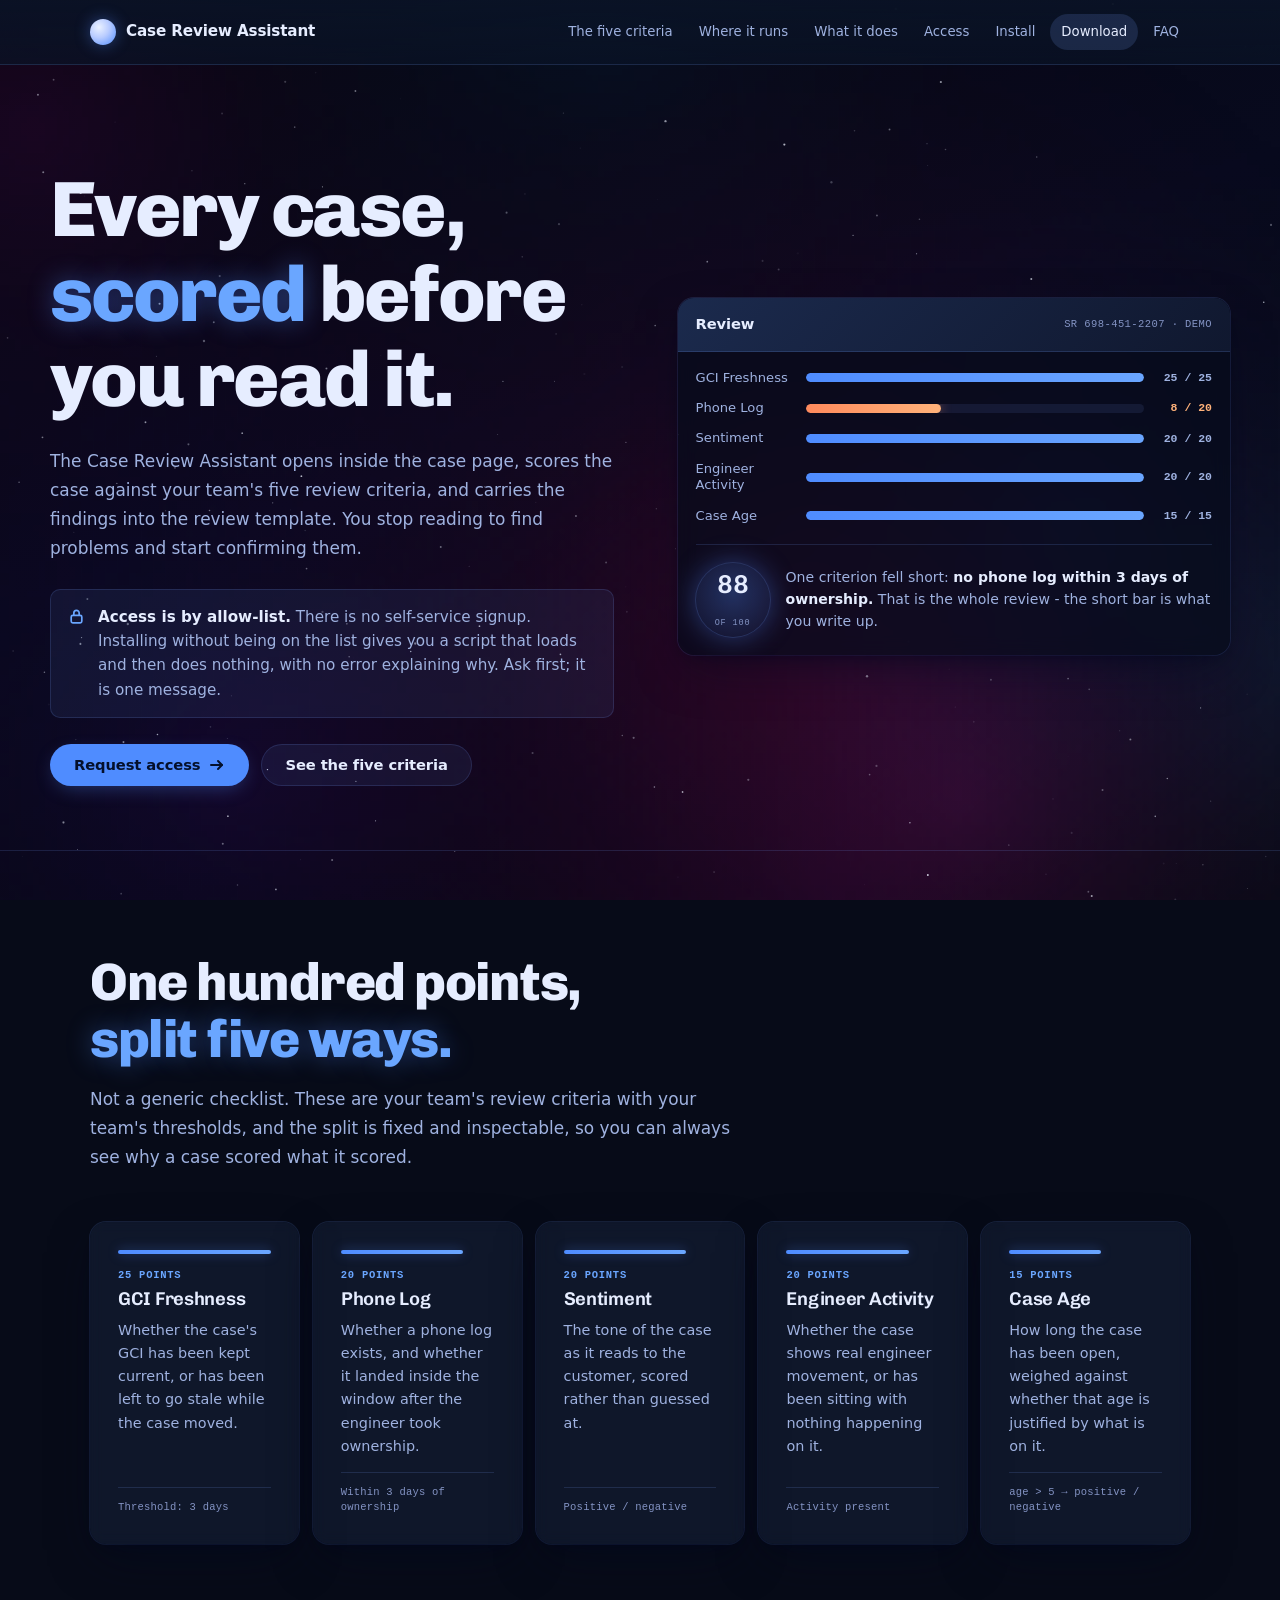
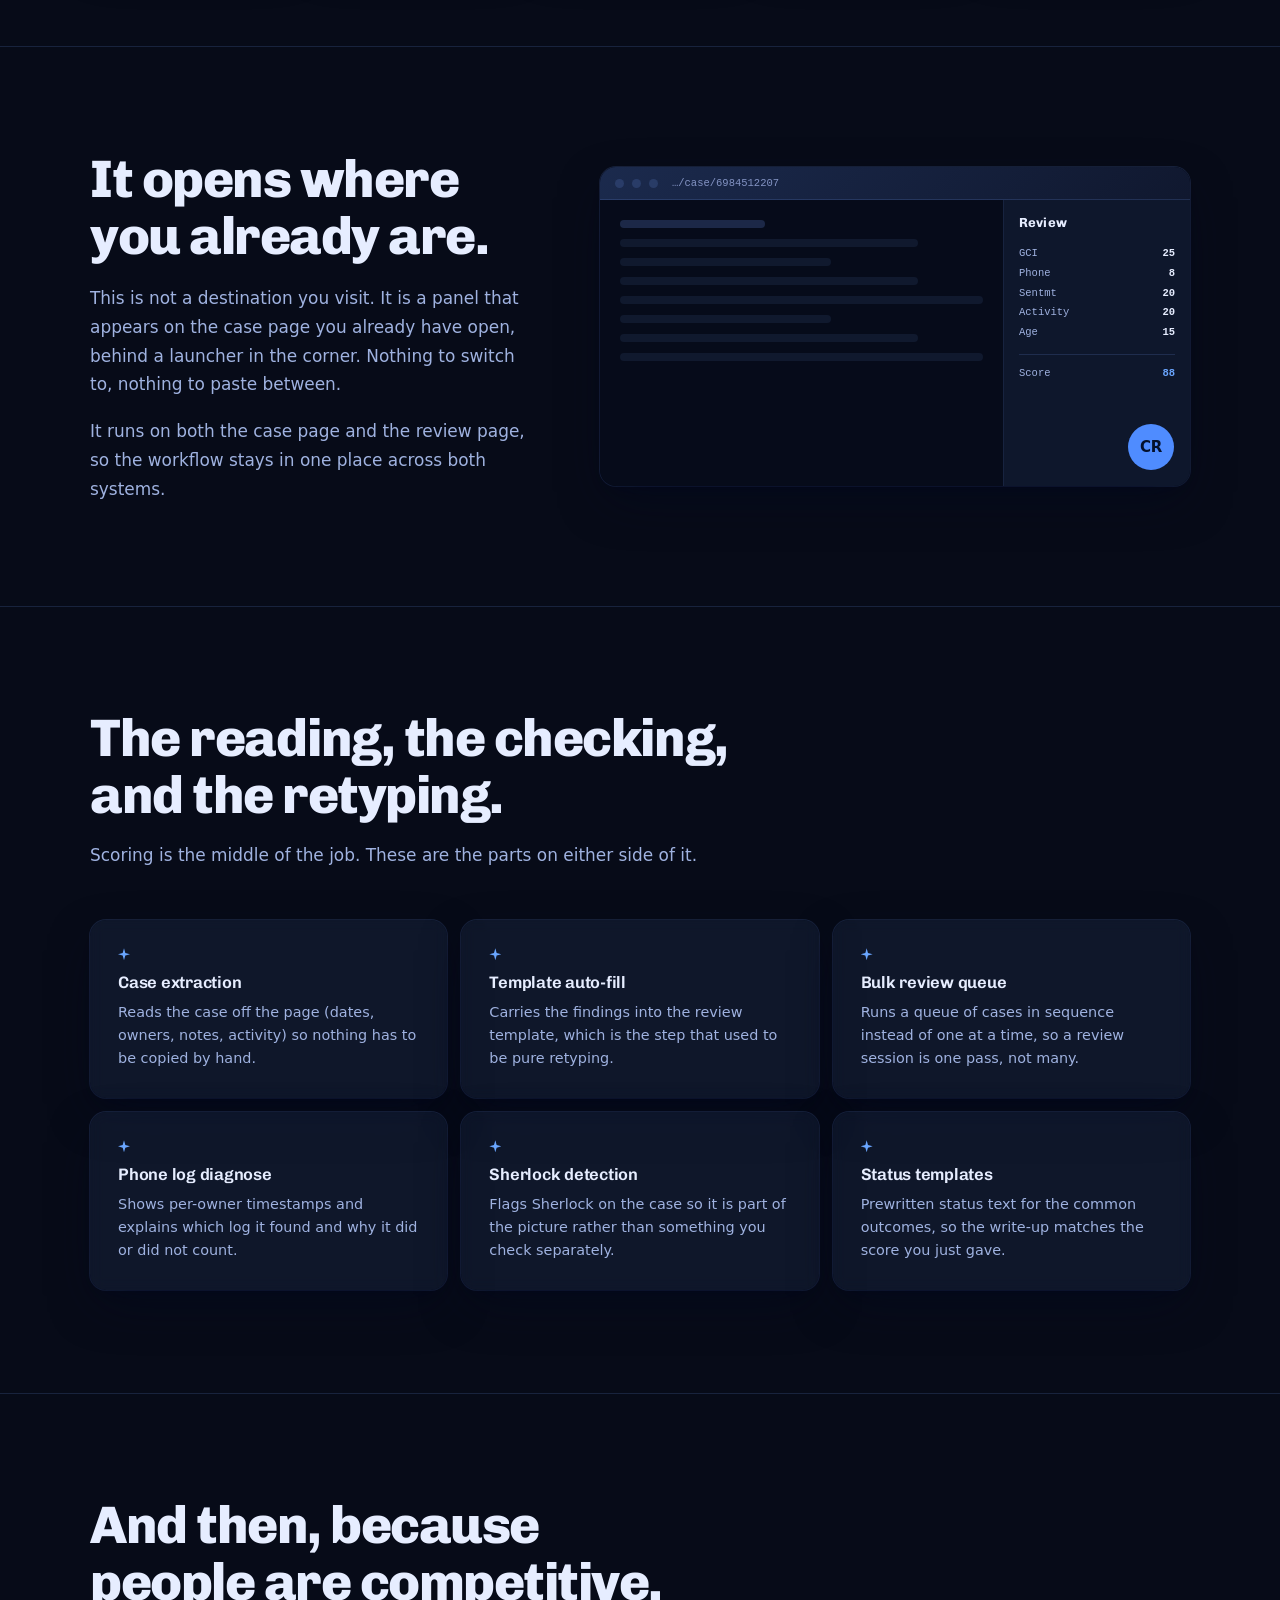
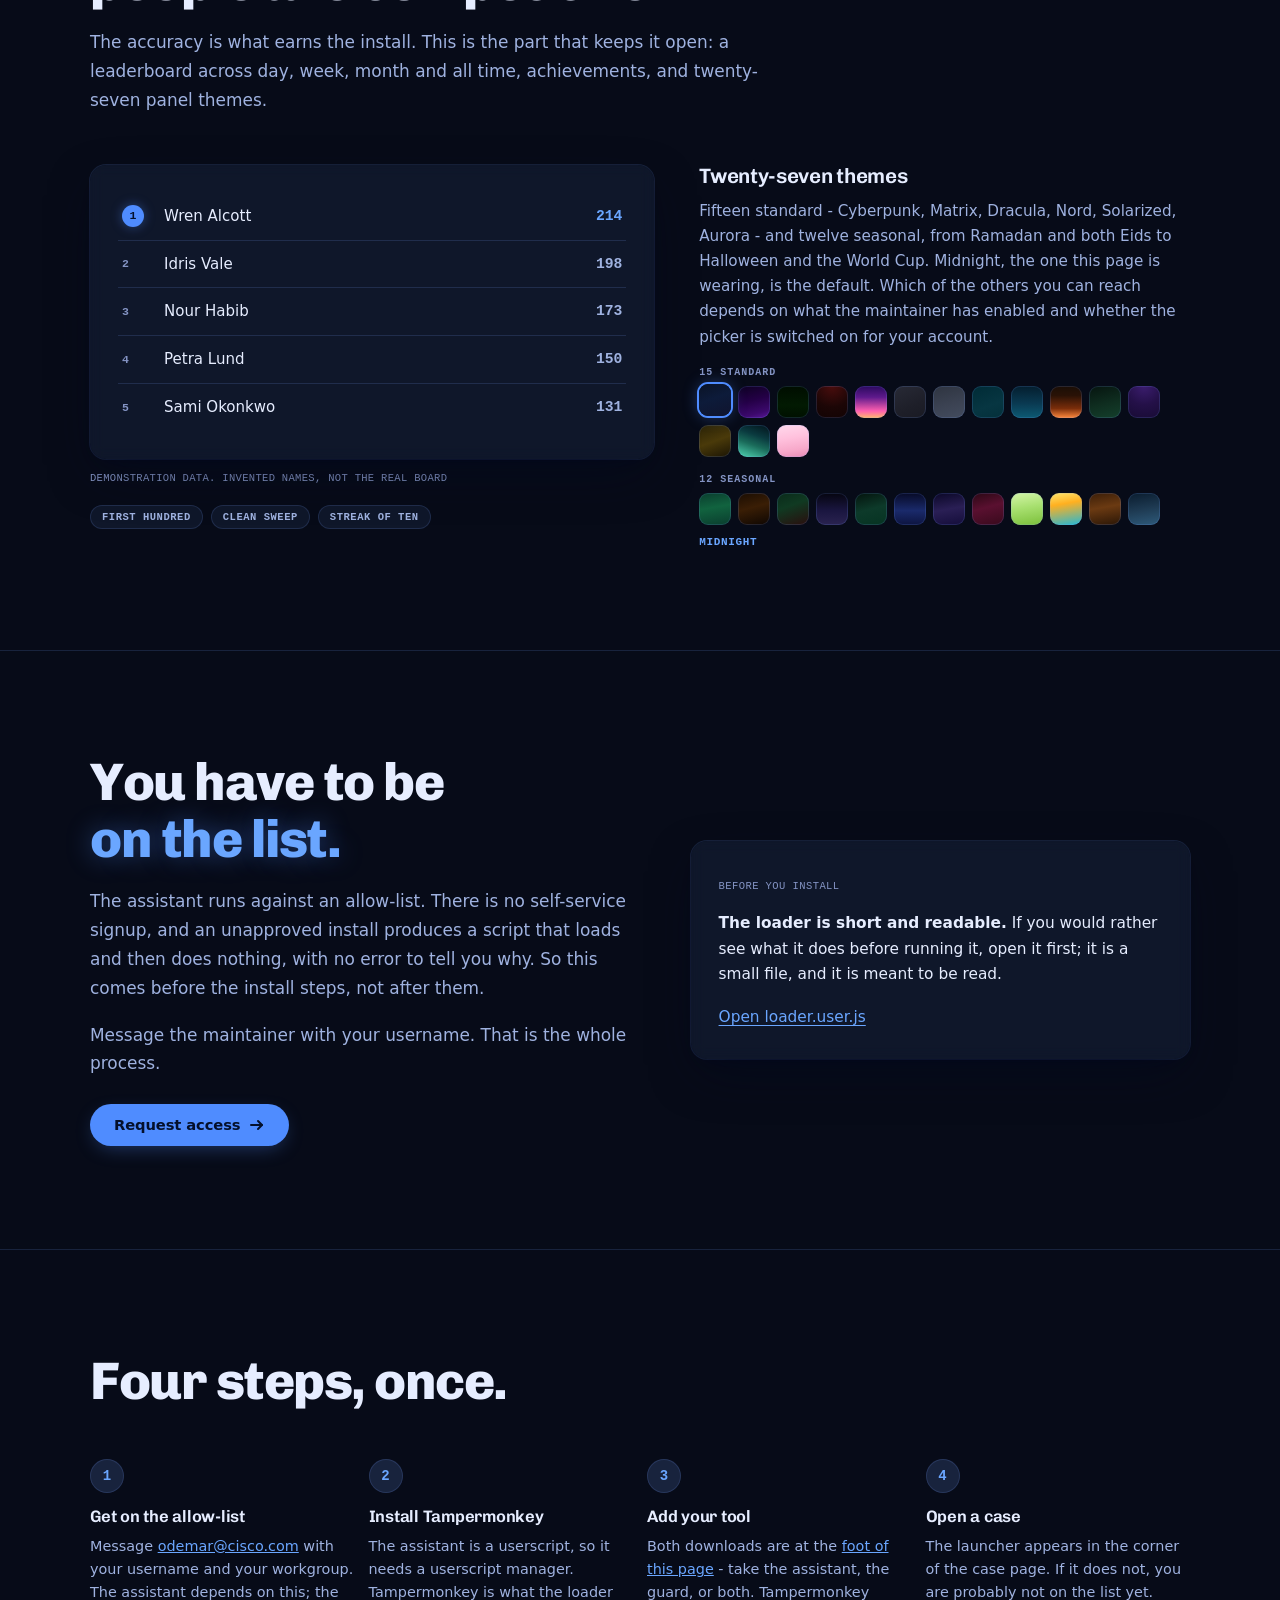
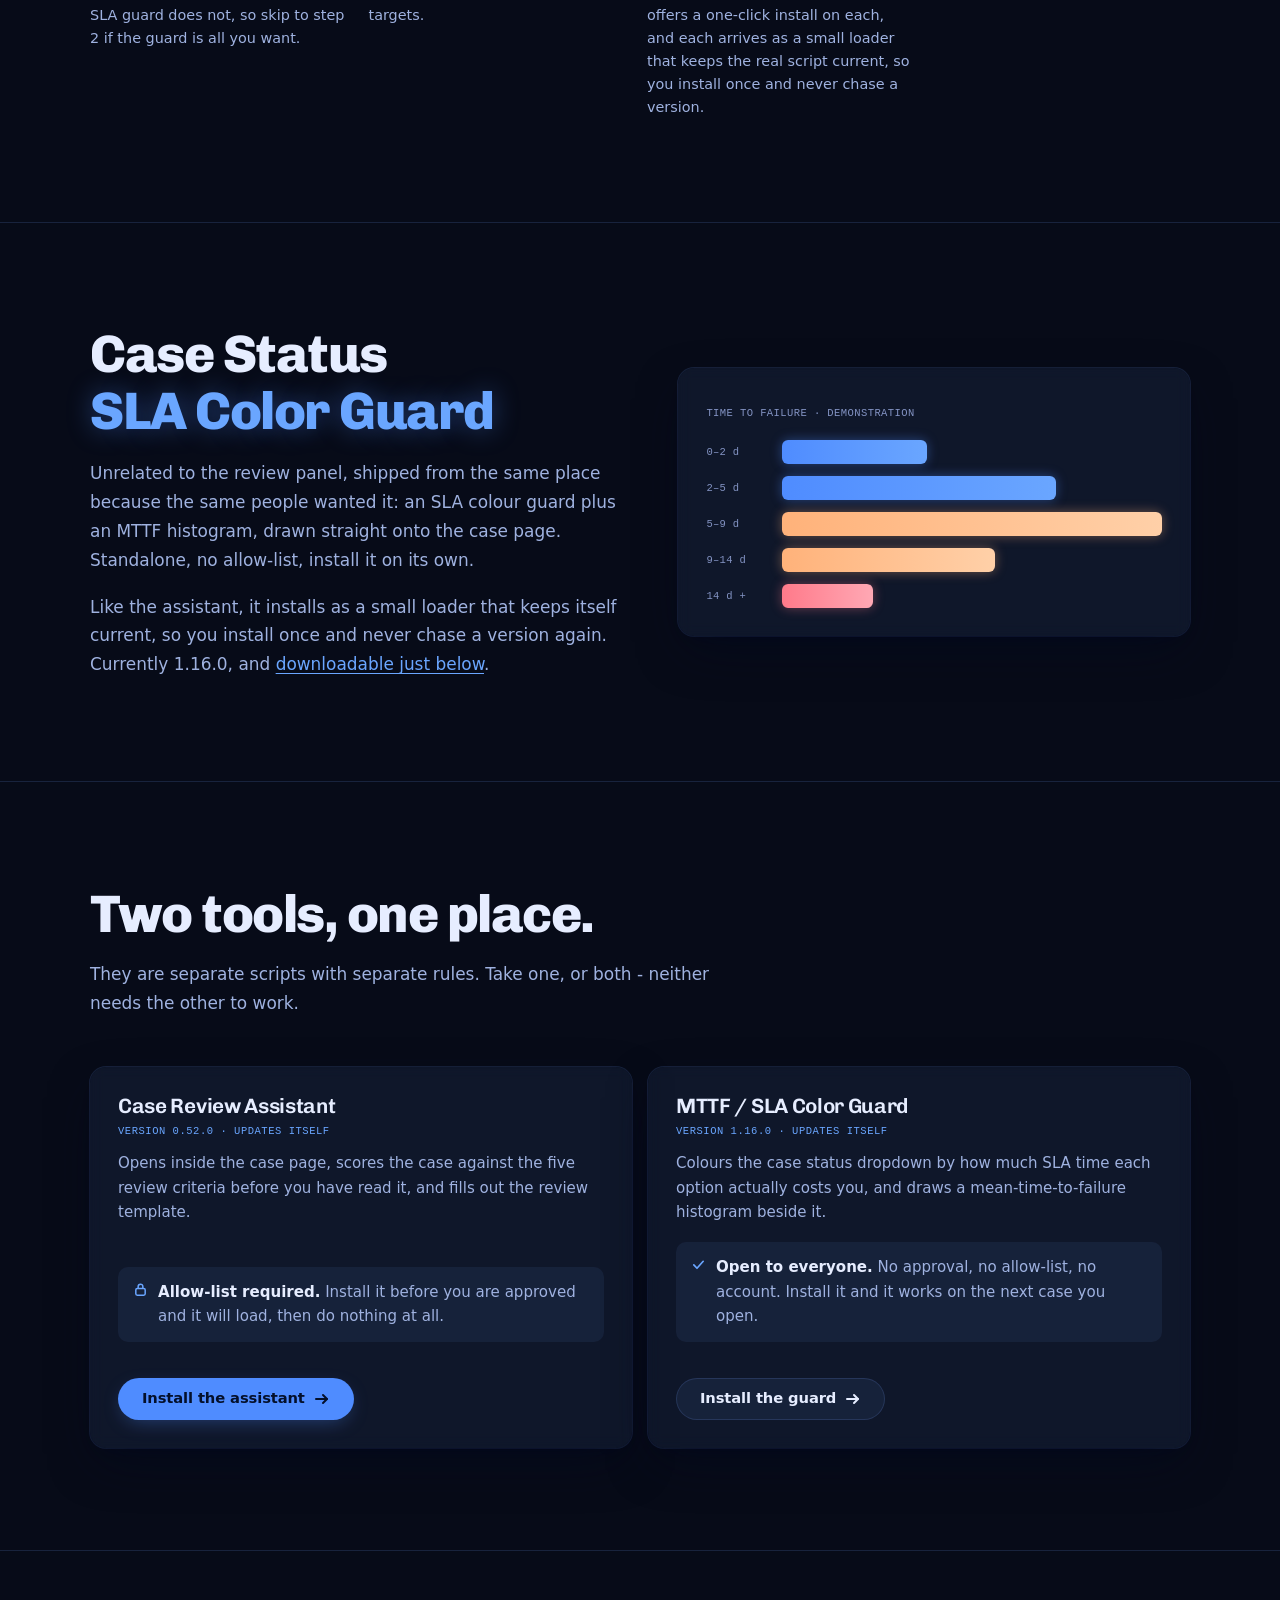
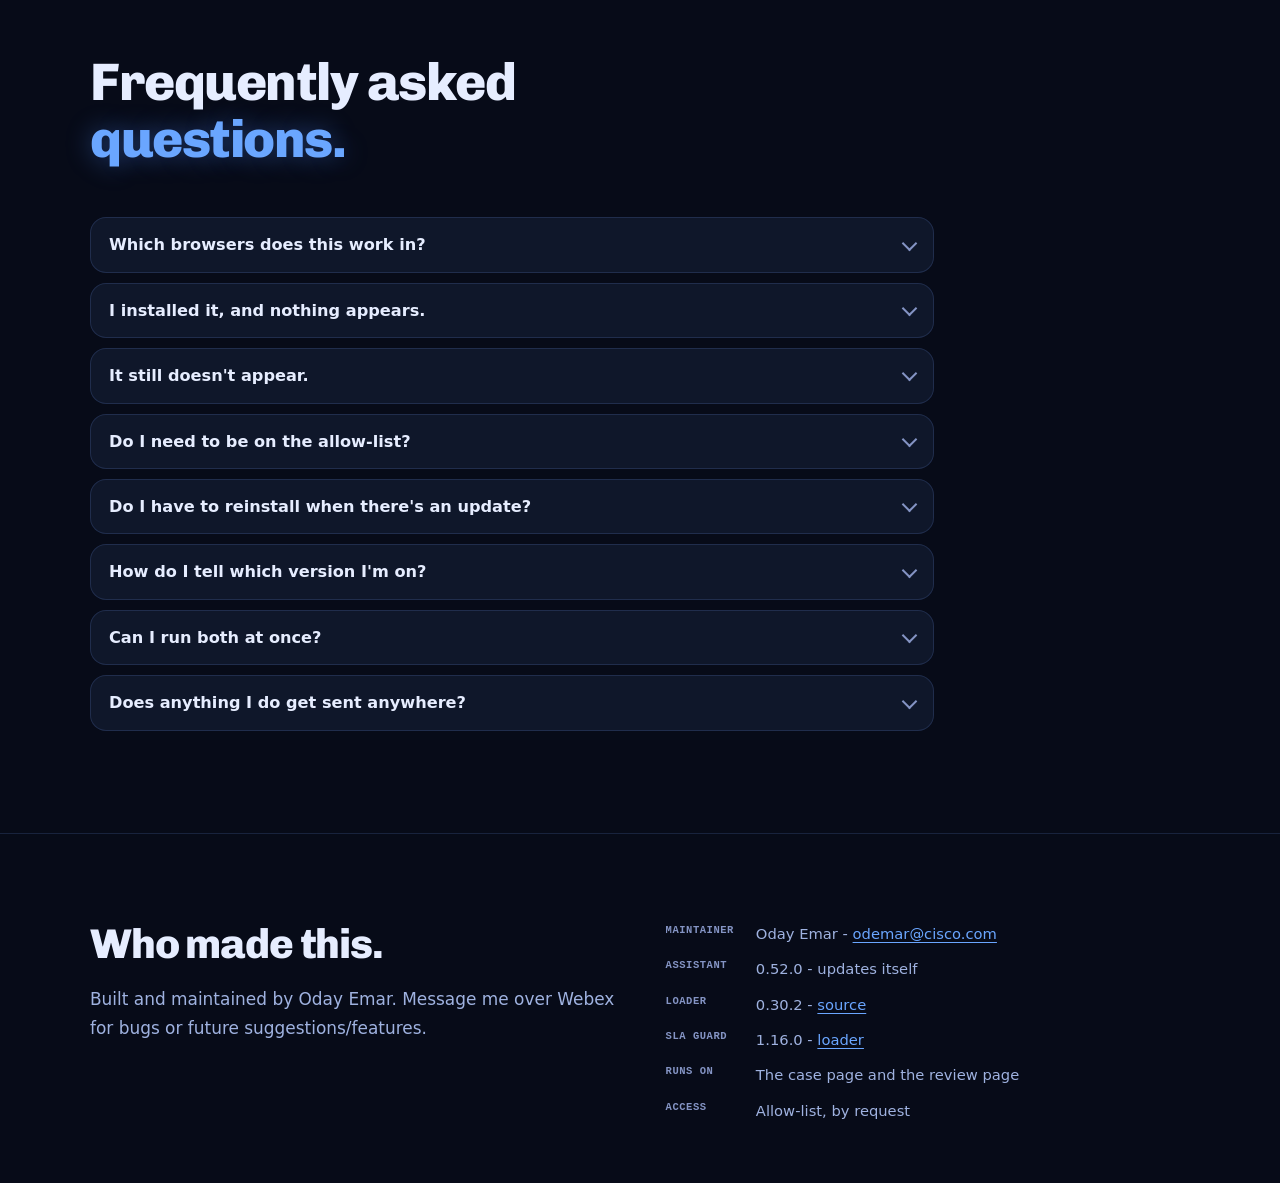
==== index.html @ f31648a1 "site: assistant is 0.52.0 Both places the assistant's version is shown -- the download card and the " ====
<!DOCTYPE html>
<html lang="en">
<head>
<meta charset="utf-8">
<meta name="viewport" content="width=device-width, initial-scale=1">
<title>Case Review Assistant - every case, scored before you read it</title>
<meta name="description" content="A panel that opens inside the case page, scores the case against your team's five review criteria, and fills the review template. Access is by allow-list.">
<meta name="color-scheme" content="dark">
<link rel="preconnect" href="https://fonts.googleapis.com">
<link rel="preconnect" href="https://fonts.gstatic.com" crossorigin>
<link href="https://fonts.googleapis.com/css2?family=Chivo:wght@600;700;800&display=swap" rel="stylesheet">
<!-- Everything that starts hidden and is revealed by script is gated on
     this class, so the hiding only ever happens where the revealing can.
     Inline and first in the head: a deferred file could fail to load and
     take the whole page's content with it. -->
<script>document.documentElement.className+=" js";</script>
<style>
/* ==========================================================
   MIDNIGHT - the panel's own theme, at page scale.

   Not a dark mode invented for this page. Every value below is
   lifted from THEMES.midnight in cra.user.js, which is the
   default theme of the thing being advertised: the gradient,
   the blue-tinted translucent surfaces, the accent, the glow,
   and the starfield with its occasional meteor.

   The point is recognition. Somebody who has the panel open
   should arrive here and find the same room.
   ========================================================== */
:root{
  /* --- straight from THEMES.midnight.tokens --- */
  /* --bg and --grad are the ONE departure: the theme's navy is taken down
     to near-black so a deep-space field has somewhere to sit. Every other
     token below is the panel's, untouched. */
  --bg:#070b18;
  --surf:rgba(120,160,255,0.08);
  --surf2:rgba(120,160,255,0.16);
  --border:rgba(120,160,255,0.16);
  --text:#e6edff;
  --dim:#9fb2e0;
  --mut:#5e6f9e;
  --accent:#4f8cff;
  --accent2:#6aa6ff;
  --field:rgba(6,12,28,0.7);
  --shadow:rgba(0,8,30,0.6);
  --glow:rgba(79,140,255,0.4);
  --on-accent:#04102b;

  /* Deep space: near-black navy into indigo, on the theme's 160deg axis.
     This is the floor the nebulae are painted onto, and it is deliberately
     darker than the panel's own gradient (luminance .0056 against .0117)
     so there is room to put colour above it without spending contrast. */
  --grad:linear-gradient(160deg,#05060f 0%,#080a1e 45%,#06060f 100%);
  --head-a:#1b2a4d;
  --head-b:#10182f;

  /* --mut is 3.74:1 on this ground. In the panel it labels chrome at a
     glance; on a page it would be setting paragraphs, so it never sets
     type here. This is its accessible sibling, following the same `-t`
     convention the rest of this project uses, and it is what small
     de-emphasised text actually gets. */
  --mut-t:#8494c4;

  --radius:16px;
  --radius-sm:10px;
  --wrap:1180px;
  --gut:clamp(20px,4vw,40px);

  /* The panel's own elevation, three layers: a long soft drop, a short
     contact shadow, and a hairline ring standing in for a border. */
  --lift:0 18px 50px -12px var(--shadow),0 6px 18px -8px var(--shadow),0 0 0 1px var(--border);
  --lift-hi:0 22px 60px -12px var(--shadow),0 8px 22px -8px var(--shadow),0 0 0 1px var(--accent);

  /* Two stacks, on purpose.

     Body is the panel's own, verbatim from cra.user.js -- the product
     renders in system UI, so prose here does too. It costs no request and
     cannot flash.

     THEMES.midnight defines no typeface, so display is the one place this
     page is not copying the product, and it is where a landing page earns
     its presence. Chivo is a Franklin-descended grotesque: sturdy, a little
     industrial, with terminals that cut on an angle rather than sitting
     flat. At 4.9rem that reads as built rather than as a default, which
     suits an engineering tool better than the neutral geometrics every
     product page currently reaches for. Three weights, headings ONLY --
     every other word on this page is set in the system stack. */
  --sans:-apple-system,BlinkMacSystemFont,"Segoe UI",Roboto,system-ui,sans-serif;
  --display:"Chivo",var(--sans);
  --mono:ui-monospace,SFMono-Regular,"Cascadia Mono","Consolas",monospace;
}

*{box-sizing:border-box}
html{scroll-behavior:smooth}
@media (prefers-reduced-motion:reduce){html{scroll-behavior:auto}}

body{
  margin:0;
  background:var(--bg);
  color:var(--text);
  font:400 17px/1.65 var(--sans);
  -webkit-font-smoothing:antialiased;
  overflow-x:hidden;
}

/* The night itself: the theme's gradient, pinned so it does not scroll
   away, with the starfield painted on top of it and everything else
   above that. */
#sky{
  position:fixed;inset:0;z-index:0;pointer-events:none;
  background:var(--grad);
}
/* The nebula field. Painted once per load at a sixth of the viewport and
   stretched back up -- nebulae are soft, so the browser's own upscaling
   IS the blur, and it costs a 1/36th-size buffer instead of a full-screen
   one. Sits under the stars and over the ground. */
#nebula{
  position:fixed;inset:0;z-index:1;pointer-events:none;
  width:100%;height:100%;
}
#stars{
  position:fixed;inset:0;z-index:2;pointer-events:none;
  width:100%;height:100%;
}
header,main,footer{position:relative;z-index:3}

.wrap{width:100%;max-width:var(--wrap);margin-inline:auto;padding-inline:var(--gut)}

h1,h2,h3,h4{font-family:var(--display);margin:0;line-height:1.08;letter-spacing:-.022em;font-weight:700}
h1{font-size:clamp(2.7rem,6.4vw,4.9rem);letter-spacing:-.032em;font-weight:800}
h2{font-size:clamp(2rem,4.2vw,3.3rem);letter-spacing:-.028em;font-weight:800}
h3{font-size:1.16rem;letter-spacing:-.015em;font-weight:600}

/* The accent word. The glow is the theme's own --glow, the same one the
   panel pulses on its primary button, kept low so it reads as light on
   the letterform rather than as a blur. */
.s{color:var(--accent2);text-shadow:0 0 26px var(--glow)}

p{margin:0 0 18px}
p:last-child{margin-bottom:0}
.lede{font-size:1.06rem;line-height:1.7;color:var(--dim);max-width:62ch}
a{color:var(--accent2)}
a:hover{color:var(--text)}

.sr-only{position:absolute;width:1px;height:1px;padding:0;margin:-1px;overflow:hidden;clip:rect(0 0 0 0);white-space:nowrap;border:0}

:focus-visible{outline:2.5px solid var(--accent2);outline-offset:3px;border-radius:4px}

/* ---- surfaces: the panel's glass ---------------------------
   Translucent blue over the gradient rather than a flat fill, so the
   night shows through every card the way it shows through the panel. */
.card{
  background:var(--surf);
  border-radius:var(--radius);
  box-shadow:var(--lift);
  backdrop-filter:blur(7px);
  -webkit-backdrop-filter:blur(7px);
  padding:clamp(20px,2.4vw,28px);
}

/* ---- masthead ---------------------------------------------- */
.mast{
  position:sticky;top:0;z-index:40;
  background:linear-gradient(180deg,rgba(10,19,38,.92),rgba(10,19,38,.72));
  backdrop-filter:blur(14px);-webkit-backdrop-filter:blur(14px);
  border-bottom:1px solid var(--border);
}
.mast-in{display:flex;align-items:center;gap:24px;height:64px}
.mark{
  display:inline-flex;align-items:center;gap:10px;
  font-weight:700;font-size:.95rem;letter-spacing:-.01em;
  color:var(--text);text-decoration:none;white-space:nowrap;
}
.mark .moon{
  width:26px;height:26px;border-radius:50%;flex:none;
  background:radial-gradient(circle at 34% 32%,#eaf1ff 0%,#b9ccff 42%,var(--accent) 100%);
  box-shadow:0 0 16px var(--glow);
}
.mast nav{margin-left:auto;display:flex;gap:4px;overflow-x:auto;scrollbar-width:none}
.mast nav::-webkit-scrollbar{display:none}
.mast nav a{
  color:var(--dim);text-decoration:none;white-space:nowrap;
  font-size:.83rem;font-weight:500;
  padding:7px 11px;border-radius:999px;
  transition:background .2s,color .2s;
}
.mast nav a:hover{color:var(--text);background:var(--surf)}
.mast nav a[aria-current="true"]{color:var(--text);background:var(--surf2)}
@media (max-width:820px){.mast nav{display:none}}

/* ---- buttons: the panel's pill + its glow pulse ------------- */
.btn{
  display:inline-flex;align-items:center;gap:9px;
  padding:13px 24px;border-radius:999px;
  background:var(--accent);color:var(--on-accent);
  font:700 .92rem/1 var(--sans);letter-spacing:-.008em;
  text-decoration:none;border:0;cursor:pointer;
  box-shadow:0 6px 20px -6px var(--glow);
  transition:transform .18s cubic-bezier(.2,.8,.3,1),box-shadow .22s,background .22s;
}
.btn:hover{background:var(--accent2);color:var(--on-accent);transform:translateY(-2px);box-shadow:0 12px 30px -8px var(--glow)}
.btn:active{transform:translateY(0)}
.btn--ghost{
  background:var(--surf);color:var(--text);
  box-shadow:inset 0 0 0 1px var(--border);
}
.btn--ghost:hover{background:var(--surf2);color:var(--text);box-shadow:inset 0 0 0 1px var(--accent)}
.btn svg{flex:none}
.acts{display:flex;gap:12px;flex-wrap:wrap;margin-top:26px}

/* ---- hero -------------------------------------------------- */
.hero{padding:clamp(56px,8vw,104px) 0 clamp(40px,5vw,72px)}
.hero-grid{display:grid;grid-template-columns:minmax(0,1.02fr) minmax(0,1fr);gap:clamp(32px,5vw,68px);align-items:center}
@media (max-width:980px){.hero-grid{grid-template-columns:minmax(0,1fr)}}
.hero h1 .l{display:block}

/* A closed door, not a coloured stripe. The accent bar down one edge said
   "notice" generically; the lock says which KIND of notice, which is the
   single most important thing on this page -- installing without being on
   the list gets you a script that silently does nothing. */
.gate{
  display:flex;gap:13px;align-items:flex-start;
  margin-top:26px;padding:16px 18px;
  background:var(--surf);border-radius:var(--radius-sm);
  box-shadow:inset 0 0 0 1px var(--border);
  font-size:.95rem;line-height:1.6;color:var(--dim);
}
.gate svg{flex:none;margin-top:3px;color:var(--accent2)}
.gate p{margin:0}
.gate strong{color:var(--text);font-weight:600}

/* ---- the panel mock: the product, not an illustration ------- */
.panel{
  border-radius:var(--radius);
  background:var(--field);
  box-shadow:var(--lift);
  overflow:hidden;
  backdrop-filter:blur(9px);-webkit-backdrop-filter:blur(9px);
}
.panel-head{
  padding:14px 18px;
  background:linear-gradient(135deg,var(--head-a),var(--head-b));
  border-bottom:1px solid var(--border);
  display:flex;align-items:center;justify-content:space-between;gap:12px;
}
.panel-title{font-weight:700;font-size:.92rem;letter-spacing:-.01em}
.slug{font:500 10.5px/1 var(--mono);color:var(--mut-t);letter-spacing:.04em;text-transform:uppercase}
.panel-body{padding:18px}

/* Each criterion is a meter. The fill is the accent with its own glow,
   and the one that failed is the only thing on the card that is not
   blue - so the eye lands on the miss without a legend. */
.meter{display:grid;grid-template-columns:96px minmax(0,1fr) 54px;gap:14px;align-items:center;margin-bottom:14px}
.meter:last-child{margin-bottom:0}
.meter-name{font-size:.82rem;font-weight:500;color:var(--dim);line-height:1.25}
.meter-track{height:9px;border-radius:999px;background:rgba(120,160,255,.10);overflow:hidden;position:relative}
/* Always at its true width -- the reveal is a CLIP, not a resize.
   Animating width would relayout the row on every frame of five staggered
   fills; clip-path only repaints. scaleX would have been the other option
   and is wrong here: it squashes the pill's end caps as it grows.

   The clip is inset 18px BEYOND the border box on the three static sides
   so it never crops the 12px glow at rest. Only the right edge travels. */
.meter-fill{
  display:block;height:100%;border-radius:999px;width:var(--w);
  background:linear-gradient(90deg,var(--accent),var(--accent2));
  box-shadow:0 0 12px var(--glow);
}
.js .meter-fill{clip-path:inset(-18px 100% -18px -18px round 999px)}
.meter-pts{font:600 11.5px/1 var(--mono);color:var(--dim);text-align:right;white-space:nowrap}
.meter.miss .meter-fill{background:linear-gradient(90deg,#ff8a5c,#ffb27a);box-shadow:0 0 12px rgba(255,138,92,.45)}
.meter.miss .meter-pts{color:#ffb27a}

/* the meters fill once the card is actually seen */
.js .lit .meter-fill{
  clip-path:inset(-18px -18px -18px -18px round 999px);
  transition:clip-path 1.05s cubic-bezier(.16,1,.3,1);
  transition-delay:calc(var(--i)*.12s);
}
@media (prefers-reduced-motion:reduce){
  /* not merely "no transition" -- never clipped, so the bars are simply
     already drawn rather than snapping in on a stagger */
  .js .meter-fill,.js .lit .meter-fill{clip-path:none;transition:none}
}

.verdict{display:flex;align-items:center;gap:16px;margin-top:20px;padding-top:18px;border-top:1px solid var(--border)}
.score{
  flex:none;width:74px;height:74px;border-radius:50%;
  display:grid;place-items:center;line-height:1;
  background:radial-gradient(circle at 50% 40%,rgba(79,140,255,.30),rgba(79,140,255,.06));
  box-shadow:0 0 0 1px var(--border),0 0 28px var(--glow);
}
.score b{display:block;font-family:var(--display);font-size:1.62rem;font-weight:700;letter-spacing:-.03em}
.score span{display:block;font:500 8.5px/1 var(--mono);color:var(--mut-t);letter-spacing:.1em;margin-top:3px}
.verdict p{font-size:.88rem;line-height:1.55;color:var(--dim);margin:0}
.verdict b{color:var(--text);font-weight:600}

/* ---- sections ---------------------------------------------- */
section{padding:clamp(56px,8vw,108px) 0;border-top:1px solid var(--border)}
.sec-head{max-width:64ch;margin-bottom:clamp(30px,4vw,50px)}
.sec-head .lede{margin-top:18px}

/* ---- the five criteria ------------------------------------- */
.crit{display:grid;grid-template-columns:repeat(5,minmax(0,1fr));gap:14px}
@media (max-width:1040px){.crit{grid-template-columns:repeat(2,minmax(0,1fr))}}
@media (max-width:560px){.crit{grid-template-columns:minmax(0,1fr)}}
.crit .card{display:flex;flex-direction:column;transition:box-shadow .25s,transform .25s}
.crit .card:hover{transform:translateY(-3px);box-shadow:var(--lift-hi)}
.crit .bar{display:block;height:4px;border-radius:999px;margin-bottom:16px;background:linear-gradient(90deg,var(--accent),var(--accent2));box-shadow:0 0 12px var(--glow)}
.crit .pts{font:600 10.5px/1 var(--mono);color:var(--accent2);letter-spacing:.07em;text-transform:uppercase;display:block;margin-bottom:9px}
.crit h3{margin-bottom:10px}
.crit p{font-size:.9rem;line-height:1.6;color:var(--dim);margin-bottom:14px}
.crit .thr{
  margin-top:auto;margin-bottom:0;padding-top:12px;border-top:1px solid var(--border);
  font:500 10.5px/1.5 var(--mono);color:var(--mut-t);letter-spacing:.02em;
}

/* ---- where it runs ----------------------------------------- */
.situ{display:grid;grid-template-columns:minmax(0,.92fr) minmax(0,1.2fr);gap:clamp(30px,4.5vw,60px);align-items:center}
@media (max-width:960px){.situ{grid-template-columns:minmax(0,1fr)}}
.browser{border-radius:var(--radius);background:var(--field);box-shadow:var(--lift);position:relative;min-width:0;overflow:hidden}
.browser-bar{display:flex;align-items:center;gap:8px;padding:11px 15px;border-bottom:1px solid var(--border);background:linear-gradient(135deg,var(--head-a),var(--head-b))}
.dot{width:9px;height:9px;border-radius:50%;flex:none;background:var(--surf2)}
.browser-bar span{font:400 10.5px/1 var(--mono);color:var(--mut-t);overflow:hidden;text-overflow:ellipsis;white-space:nowrap;min-width:0;margin-left:6px}
.browser-body{display:grid;grid-template-columns:minmax(0,1fr) 186px;min-height:286px}
@media (max-width:560px){.browser-body{grid-template-columns:minmax(0,1fr) 140px}}
.host{padding:20px;border-right:1px solid var(--border);min-width:0}
.host-line{height:8px;border-radius:999px;background:rgba(120,160,255,.09);margin-bottom:11px}
.host-line.s{width:58%}
.host-line.m{width:82%}
.host-line.t{width:40%;background:rgba(120,160,255,.2)}
.mini{padding:16px 15px;background:var(--surf)}
.mini h4{font-size:.82rem;font-weight:700;margin-bottom:13px;letter-spacing:.01em}
.mini-row{display:flex;justify-content:space-between;gap:8px;font:400 10.5px/1.9 var(--mono);color:var(--dim)}
.mini-row b{font-weight:600;color:var(--text)}
.mini-row.tot{margin-top:11px;border-top:1px solid var(--border);padding-top:9px}
.mini-row.tot b{color:var(--accent2)}
/* the launcher, pulsing exactly like the panel's own */
.launcher{
  position:absolute;right:16px;bottom:16px;width:46px;height:46px;border-radius:50%;
  background:var(--accent);display:grid;place-items:center;color:var(--on-accent);
  font:700 15px/1 var(--sans);letter-spacing:-.02em;
  animation:pulse 2.6s ease-in-out infinite;
}
@keyframes pulse{
  0%,100%{box-shadow:0 0 0 0 var(--glow)}
  50%{box-shadow:0 0 16px 2px var(--glow)}
}
@media (prefers-reduced-motion:reduce){
  .launcher{animation:none;box-shadow:0 0 14px 1px var(--glow)}
}

/* ---- what it does ------------------------------------------ */
.does{display:grid;grid-template-columns:repeat(3,minmax(0,1fr));gap:14px}
@media (max-width:900px){.does{grid-template-columns:repeat(2,minmax(0,1fr))}}
@media (max-width:600px){.does{grid-template-columns:minmax(0,1fr)}}
.does .card{transition:box-shadow .25s,transform .25s}
.does .card:hover{transform:translateY(-3px);box-shadow:var(--lift-hi)}
.does h3{margin-bottom:9px;font-size:1.04rem}
.does p{font-size:.9rem;line-height:1.6;color:var(--dim);margin:0}
/* a single star, the page's own motif, standing in for an icon set */
.does .star{
  display:block;width:12px;height:12px;margin-bottom:14px;
  background:var(--accent2);
  clip-path:polygon(50% 0,61% 39%,100% 50%,61% 61%,50% 100%,39% 61%,0 50%,39% 39%);
  filter:drop-shadow(0 0 7px var(--glow));
}

/* ---- the game layer ---------------------------------------- */
.team{display:grid;grid-template-columns:minmax(0,1.15fr) minmax(0,1fr);gap:clamp(26px,3.5vw,48px);align-items:start}
@media (max-width:900px){.team{grid-template-columns:minmax(0,1fr)}}
.board-row{
  display:grid;grid-template-columns:30px minmax(0,1fr) auto;gap:12px;align-items:center;
  padding:11px 4px;border-bottom:1px solid var(--border);font-size:.94rem;
}
.board-row:last-child{border-bottom:0}
.board-row .r{font:600 11.5px/1 var(--mono);color:var(--mut-t)}
.board-row .v{font:600 .92rem/1 var(--mono);color:var(--dim)}
.board-row.top{color:var(--text)}
.board-row.top .r{color:var(--on-accent);background:var(--accent);border-radius:50%;width:22px;height:22px;display:grid;place-items:center;box-shadow:0 0 12px var(--glow)}
.board-row.top .v{color:var(--accent2)}
.synthetic{display:block;margin-top:12px;font:500 10.5px/1.5 var(--mono);color:var(--mut-t);letter-spacing:.03em;text-transform:uppercase}
.badges{display:flex;gap:8px;flex-wrap:wrap;margin-top:18px}
.badge{
  font:600 10.5px/1 var(--mono);letter-spacing:.05em;text-transform:uppercase;
  padding:7px 12px;border-radius:999px;
  background:var(--surf);color:var(--dim);box-shadow:inset 0 0 0 1px var(--border);
}
/* Twenty-seven of them, so the swatch comes down from 40px to 32 and the
   catalogue reads as a palette rather than a row of buttons. Split into
   its two real groups, because "15 standard and 12 seasonal" is the
   actual shape of the thing and a single run of 27 hides it. */
.sw-label{
  display:block;margin:18px 0 8px;
  font:600 10px/1 var(--mono);color:var(--mut-t);
  letter-spacing:.1em;text-transform:uppercase;
}
.swatches{display:flex;gap:7px;flex-wrap:wrap}
.swatches button{
  width:32px;height:32px;border-radius:9px;border:0;cursor:pointer;padding:0;
  background:var(--t);box-shadow:inset 0 0 0 1px var(--border);
  transition:transform .18s,box-shadow .18s;
}
.swatches button:hover{transform:translateY(-2px)}
/* selection is never colour alone: the chosen swatch also lifts and
   carries a ring in the accent */
.swatches button[aria-pressed="true"]{box-shadow:0 0 0 2px var(--accent),0 0 16px var(--glow);transform:translateY(-2px)}
.theme-name{display:block;margin-top:12px;font:600 11px/1 var(--mono);color:var(--accent2);letter-spacing:.06em;text-transform:uppercase;min-height:11px}

/* ---- access ------------------------------------------------ */
.access-grid{display:grid;grid-template-columns:minmax(0,1.1fr) minmax(0,1fr);gap:clamp(28px,4vw,56px);align-items:center}
@media (max-width:900px){.access-grid{grid-template-columns:minmax(0,1fr)}}

/* ---- install ----------------------------------------------- */
.steps{list-style:none;margin:0;padding:0;display:grid;grid-template-columns:repeat(4,minmax(0,1fr));gap:14px;counter-reset:s}
@media (max-width:1000px){.steps{grid-template-columns:repeat(2,minmax(0,1fr))}}
@media (max-width:560px){.steps{grid-template-columns:minmax(0,1fr)}}
.steps li{position:relative}
.steps .n{
  display:grid;place-items:center;width:34px;height:34px;border-radius:50%;
  background:var(--surf2);color:var(--accent2);
  font:700 14px/1 var(--mono);margin-bottom:15px;
  box-shadow:inset 0 0 0 1px var(--border);
}
.steps h3{margin-bottom:9px;font-size:1.04rem}
.steps p{font-size:.9rem;line-height:1.6;color:var(--dim);margin:0}

/* ---- FAQ ---------------------------------------------------- */
/* Questions stack closed; clicking one drops its answer. Built on native
   <details>/<summary> rather than JS: it is keyboard-operable and
   screen-reader-announced for free, it survives the page's scripts
   failing, and current browsers expand a closed <details> when
   find-in-page matches text inside it, so ctrl-F still reaches an answer
   nobody has opened. */
.faq{list-style:none;margin:0;padding:0;max-width:78ch;display:grid;gap:10px}
.faq > li{
  background:var(--surf);
  border:1px solid var(--border);
  border-radius:var(--radius);
  overflow:hidden;
}
.faq summary{
  list-style:none;
  cursor:pointer;
  display:flex;align-items:center;gap:16px;
  padding:15px 18px;
  font:600 1.01rem/1.45 var(--sans);
  color:var(--text);
  transition:background .18s ease;
}
/* Safari and older Chromium draw their own triangle; this is the only
   way to take it away. */
.faq summary::-webkit-details-marker{display:none}
.faq summary:hover{background:var(--surf2)}
.faq summary:focus-visible{outline:2px solid var(--accent);outline-offset:-2px}
/* The chevron. A rotated corner rather than an icon so it costs no
   request and inherits the theme's muted ink. */
.faq summary::after{
  content:'';
  margin-left:auto;margin-top:-4px;
  flex:none;width:9px;height:9px;
  border-right:2px solid var(--mut-t);
  border-bottom:2px solid var(--mut-t);
  transform:rotate(45deg);
  transition:transform .25s cubic-bezier(.16,1,.3,1);
}
.faq details[open] summary::after{transform:rotate(-135deg);margin-top:3px}
@media (prefers-reduced-motion:reduce){
  .faq summary,.faq summary::after{transition:none}
}
.faq .a{padding:2px 18px 18px}
.faq .a p{font-size:.9rem;line-height:1.65;color:var(--dim);margin:0}
.faq .a p + p{margin-top:11px}
/* The two switches from the permissions answer. Set in mono and boxed so
   they read as things to find in a UI rather than as prose. */
.faq .switches{margin:12px 0 0;padding:0;list-style:none;display:grid;gap:7px}
.faq .switches li{
  font:600 12px/1.5 var(--mono);
  color:var(--text);
  background:var(--surf2);
  border:1px solid var(--border);
  border-radius:9px;
  padding:9px 12px;
}
.faq code{font:600 12px/1.5 var(--mono);color:var(--text)}

/* ---- SLA --------------------------------------------------- */
.sla{display:grid;grid-template-columns:minmax(0,1.05fr) minmax(0,1fr);gap:clamp(28px,4vw,56px);align-items:center}
@media (max-width:900px){.sla{grid-template-columns:minmax(0,1fr)}}
.sla-bar{display:grid;grid-template-columns:64px minmax(0,1fr);gap:12px;align-items:center;margin-bottom:12px}
.sla-bar:last-child{margin-bottom:0}
.sla-bar span{font:500 10.5px/1 var(--mono);color:var(--mut-t);letter-spacing:.03em}
.sla-bar i{display:block;height:24px;border-radius:6px;background:linear-gradient(90deg,var(--accent),var(--accent2));box-shadow:0 0 12px var(--glow)}
.sla-bar.warn i{background:linear-gradient(90deg,#ffb27a,#ffd0a8);box-shadow:0 0 12px rgba(255,178,122,.4)}
.sla-bar.bad i{background:linear-gradient(90deg,#ff7a8a,#ffa8b4);box-shadow:0 0 12px rgba(255,122,138,.4)}

/* ---- download ---------------------------------------------- */
.dl{display:grid;grid-template-columns:repeat(2,minmax(0,1fr));gap:16px}
@media (max-width:820px){.dl{grid-template-columns:minmax(0,1fr)}}
.dl .card{display:flex;flex-direction:column;transition:box-shadow .25s,transform .25s}
.dl .card:hover{transform:translateY(-3px);box-shadow:var(--lift-hi)}
.dl h3{font-size:1.3rem;margin-bottom:8px}
.dl-ver{display:block;font:500 10.5px/1 var(--mono);color:var(--accent2);letter-spacing:.05em;text-transform:uppercase;margin-bottom:15px}
.dl p{font-size:.94rem;line-height:1.62;color:var(--dim)}
.dl-gate{
  display:flex;gap:10px;align-items:flex-start;
  margin-top:auto;padding:13px 15px;border-radius:var(--radius-sm);
  background:var(--surf);font-size:.87rem;line-height:1.55;color:var(--dim);
}
.dl-gate svg{flex:none;margin-top:2px;color:var(--accent2)}
.dl-gate b{color:var(--text);font-weight:600}
.dl .acts{margin-top:18px}

/* ---- footer ------------------------------------------------ */
footer{border-top:1px solid var(--border);padding:clamp(50px,7vw,88px) 0 clamp(40px,5vw,60px)}
.colo{display:grid;grid-template-columns:minmax(0,1fr) minmax(0,1fr);gap:clamp(28px,4vw,56px);align-items:start}
@media (max-width:820px){.colo{grid-template-columns:minmax(0,1fr)}}
.colo dl{margin:0;display:grid;grid-template-columns:auto minmax(0,1fr);gap:11px 22px;font-size:.92rem}
.colo dt{font:600 10.5px/1.6 var(--mono);color:var(--mut-t);letter-spacing:.05em;text-transform:uppercase}
.colo dd{margin:0;color:var(--dim)}
.colo a{text-underline-offset:3px}

/* ---- reveal ------------------------------------------------ */
/* Gated on .js for the reason in the head: without script nothing ever
   adds .seen, so an ungated rule would hide almost the entire page
   behind a permanent opacity:0. */
.js .rise{opacity:0;transform:translateY(18px);transition:opacity .7s ease,transform .7s cubic-bezier(.16,1,.3,1)}
.js .rise.seen{opacity:1;transform:none}
@media (prefers-reduced-motion:reduce){
  .js .rise{opacity:1;transform:none;transition:none}
}
</style>
</head>
<body>

<!--
  THESIS: The page is the panel. Somebody who already runs the assistant
  should arrive and recognise the room they are standing in.
  OWN-WORLD: Midnight, lifted wholesale from THEMES.midnight in
  cra.user.js - the 160deg navy gradient, blue-tinted translucent glass,
  #4f8cff accent with its glow, and the same starfield and meteor the
  panel draws behind itself.
  STORY: A cold TAC engineer sees a real case scored against their own
  five criteria, learns access is by allow-list before installing, and
  requests it.
  FIRST VIEWPORT: Offer in three lines, allow-list gate directly under
  it, two actions; right, the panel itself with five meters filling and
  one of them short, scored 88.
  FINISH: unreviewed and undocumented is unfinished; see DESIGN.md.
-->

<div id="sky" aria-hidden="true"></div>
<canvas id="nebula" aria-hidden="true"></canvas>
<canvas id="stars" aria-hidden="true"></canvas>

<svg width="0" height="0" aria-hidden="true" focusable="false" style="position:absolute">
  <defs>
    <g id="i-arrow" fill="none" stroke="currentColor" stroke-width="2" stroke-linecap="round" stroke-linejoin="round">
      <path d="M2 8h11"/><path d="M9 4l4 4-4 4"/>
    </g>
  </defs>
</svg>

<header class="mast">
  <div class="wrap mast-in">
    <a class="mark" href="#top">
      <span class="moon" aria-hidden="true"></span>
      Case&nbsp;Review&nbsp;Assistant
    </a>
    <nav aria-label="Sections">
      <a href="#score">The five criteria</a>
      <a href="#inside">Where it runs</a>
      <a href="#does">What it does</a>
      <a href="#access">Access</a>
      <a href="#install">Install</a>
      <a href="#download">Download</a>
      <a href="#faq">FAQ</a>
    </nav>
  </div>
</header>

<main id="top">

  <!-- ============ HERO ============ -->
  <div class="hero wrap">
    <div class="hero-grid">
      <div>
        <h1>
          <span class="l">Every case,</span>
          <span class="l"><span class="s">scored</span> before</span>
          <span class="l">you read it.</span>
        </h1>

        <p class="lede" style="margin-top:26px">
          The Case Review Assistant opens inside the case page, scores the case
          against your team's five review criteria, and carries the findings into the
          review template. You stop reading to find problems and start confirming them.
        </p>

        <div class="gate">
          <svg width="17" height="17" viewBox="0 0 16 16" fill="none" stroke="currentColor" stroke-width="1.6" aria-hidden="true" focusable="false">
            <rect x="3" y="7" width="10" height="7" rx="1.5"/><path d="M5.5 7V4.8a2.5 2.5 0 0 1 5 0V7"/>
          </svg>
          <p><strong>Access is by allow-list.</strong> There is no self-service signup. Installing
          without being on the list gives you a script that loads and then does nothing, with no
          error explaining why. Ask first; it is one message.</p>
        </div>

        <div class="acts">
          <a class="btn" href="mailto:odemar@cisco.com?subject=Case%20Review%20Assistant%20access%20request&amp;body=Hi%20Oday%2C%0A%0APlease%20add%20me%20to%20the%20Case%20Review%20Assistant%20allow-list.%0A%0AUsername%3A%20%0AWorkgroup%3A%20%0A%0A%28Workgroup%20is%20the%20full%20name%2C%20for%20example%20GDP-ENT-CATC-SHIFT2-ES-AMM.%20It%20decides%20which%20leaderboard%20you%20appear%20on.%29">
            Request access
            <svg width="16" height="16" viewBox="0 0 16 16" aria-hidden="true" focusable="false"><use href="#i-arrow"/></svg>
          </a>
          <a class="btn btn--ghost" href="#score">See the five criteria</a>
        </div>
      </div>

      <!-- the panel itself, scored -->
      <div class="panel" id="sheet">
        <div class="panel-head">
          <span class="panel-title">Review</span>
          <span class="slug">SR 698-451-2207 · demo</span>
        </div>
        <div class="panel-body">
          <div class="meter" style="--i:0">
            <span class="meter-name">GCI Freshness</span>
            <span class="meter-track"><i class="meter-fill" style="--w:100%"></i></span>
            <span class="meter-pts">25 / 25</span>
          </div>
          <div class="meter miss" style="--i:1">
            <span class="meter-name">Phone Log</span>
            <span class="meter-track"><i class="meter-fill" style="--w:40%"></i></span>
            <span class="meter-pts">8 / 20</span>
          </div>
          <div class="meter" style="--i:2">
            <span class="meter-name">Sentiment</span>
            <span class="meter-track"><i class="meter-fill" style="--w:100%"></i></span>
            <span class="meter-pts">20 / 20</span>
          </div>
          <div class="meter" style="--i:3">
            <span class="meter-name">Engineer Activity</span>
            <span class="meter-track"><i class="meter-fill" style="--w:100%"></i></span>
            <span class="meter-pts">20 / 20</span>
          </div>
          <div class="meter" style="--i:4">
            <span class="meter-name">Case Age</span>
            <span class="meter-track"><i class="meter-fill" style="--w:100%"></i></span>
            <span class="meter-pts">15 / 15</span>
          </div>

          <div class="verdict">
            <span class="score"><b>88</b><span>OF 100</span></span>
            <p>One criterion fell short: <b>no phone log within 3 days of ownership.</b>
            That is the whole review - the short bar is what you write up.</p>
          </div>
        </div>
      </div>
    </div>
  </div>

  <!-- ============ THE FIVE CRITERIA ============ -->
  <section id="score">
    <div class="wrap">
      <div class="sec-head rise">
        <h2>One hundred points,<br><span class="s">split five ways.</span></h2>
        <p class="lede">Not a generic checklist. These are your team's review criteria with your
        team's thresholds, and the split is fixed and inspectable, so you can always see why a case
        scored what it scored.</p>
      </div>

      <div class="crit">
        <div class="card rise">
          <span class="bar" style="width:100%"></span>
          <span class="pts">25 points</span>
          <h3>GCI Freshness</h3>
          <p>Whether the case's GCI has been kept current, or has been left to go stale while the case moved.</p>
          <p class="thr">Threshold: 3 days</p>
        </div>
        <div class="card rise">
          <span class="bar" style="width:80%"></span>
          <span class="pts">20 points</span>
          <h3>Phone Log</h3>
          <p>Whether a phone log exists, and whether it landed inside the window after the engineer took ownership.</p>
          <p class="thr">Within 3 days of ownership</p>
        </div>
        <div class="card rise">
          <span class="bar" style="width:80%"></span>
          <span class="pts">20 points</span>
          <h3>Sentiment</h3>
          <p>The tone of the case as it reads to the customer, scored rather than guessed at.</p>
          <p class="thr">Positive / negative</p>
        </div>
        <div class="card rise">
          <span class="bar" style="width:80%"></span>
          <span class="pts">20 points</span>
          <h3>Engineer Activity</h3>
          <p>Whether the case shows real engineer movement, or has been sitting with nothing happening on it.</p>
          <p class="thr">Activity present</p>
        </div>
        <div class="card rise">
          <span class="bar" style="width:60%"></span>
          <span class="pts">15 points</span>
          <h3>Case Age</h3>
          <p>How long the case has been open, weighed against whether that age is justified by what is on it.</p>
          <p class="thr">age &gt; 5 → positive / negative</p>
        </div>
      </div>
    </div>
  </section>

  <!-- ============ WHERE IT RUNS ============ -->
  <section id="inside">
    <div class="wrap situ">
      <div class="rise">
        <h2>It opens where<br>you already are.</h2>
        <p class="lede" style="margin-top:20px">This is not a destination you visit. It is a panel that
        appears on the case page you already have open, behind a launcher in the corner. Nothing to
        switch to, nothing to paste between.</p>
        <p class="lede">It runs on both the case page and the review page, so the workflow stays
        in one place across both systems.</p>
      </div>

      <div class="browser rise">
        <div class="browser-bar">
          <i class="dot"></i><i class="dot"></i><i class="dot"></i>
          <span>…/case/6984512207</span>
        </div>
        <div class="browser-body">
          <div class="host">
            <div class="host-line t"></div>
            <div class="host-line m"></div>
            <div class="host-line s"></div>
            <div class="host-line m"></div>
            <div class="host-line"></div>
            <div class="host-line s"></div>
            <div class="host-line m"></div>
            <div class="host-line"></div>
          </div>
          <div class="mini">
            <h4>Review</h4>
            <div class="mini-row"><span>GCI</span><b>25</b></div>
            <div class="mini-row"><span>Phone</span><b>8</b></div>
            <div class="mini-row"><span>Sentmt</span><b>20</b></div>
            <div class="mini-row"><span>Activity</span><b>20</b></div>
            <div class="mini-row"><span>Age</span><b>15</b></div>
            <div class="mini-row tot"><span>Score</span><b>88</b></div>
          </div>
        </div>
        <span class="launcher" aria-hidden="true">CR</span>
      </div>
    </div>
  </section>

  <!-- ============ WHAT IT DOES ============ -->
  <section id="does">
    <div class="wrap">
      <div class="sec-head rise">
        <h2>The reading, the checking,<br>and the retyping.</h2>
        <p class="lede">Scoring is the middle of the job. These are the parts on either side of it.</p>
      </div>

      <div class="does">
        <div class="card rise">
          <span class="star" aria-hidden="true"></span>
          <h3>Case extraction</h3>
          <p>Reads the case off the page (dates, owners, notes, activity) so nothing has to be copied by hand.</p>
        </div>
        <div class="card rise">
          <span class="star" aria-hidden="true"></span>
          <h3>Template auto-fill</h3>
          <p>Carries the findings into the review template, which is the step that used to be pure retyping.</p>
        </div>
        <div class="card rise">
          <span class="star" aria-hidden="true"></span>
          <h3>Bulk review queue</h3>
          <p>Runs a queue of cases in sequence instead of one at a time, so a review session is one pass, not many.</p>
        </div>
        <div class="card rise">
          <span class="star" aria-hidden="true"></span>
          <h3>Phone log diagnose</h3>
          <p>Shows per-owner timestamps and explains which log it found and why it did or did not count.</p>
        </div>
        <div class="card rise">
          <span class="star" aria-hidden="true"></span>
          <h3>Sherlock detection</h3>
          <p>Flags Sherlock on the case so it is part of the picture rather than something you check separately.</p>
        </div>
        <div class="card rise">
          <span class="star" aria-hidden="true"></span>
          <h3>Status templates</h3>
          <p>Prewritten status text for the common outcomes, so the write-up matches the score you just gave.</p>
        </div>
      </div>
    </div>
  </section>

  <!-- ============ THE GAME LAYER ============ -->
  <section id="team">
    <div class="wrap">
      <div class="sec-head rise">
        <h2>And then, because<br>people are competitive.</h2>
        <p class="lede">The accuracy is what earns the install. This is the part that keeps it open:
        a leaderboard across day, week, month and all time, achievements, and twenty-seven panel themes.</p>
      </div>

      <div class="team">
        <div class="rise">
          <div class="card">
            <div class="board-row top"><span class="r">1</span><span>Wren Alcott</span><span class="v">214</span></div>
            <div class="board-row"><span class="r">2</span><span>Idris Vale</span><span class="v">198</span></div>
            <div class="board-row"><span class="r">3</span><span>Nour Habib</span><span class="v">173</span></div>
            <div class="board-row"><span class="r">4</span><span>Petra Lund</span><span class="v">150</span></div>
            <div class="board-row"><span class="r">5</span><span>Sami Okonkwo</span><span class="v">131</span></div>
          </div>
          <span class="synthetic">Demonstration data. Invented names, not the real board</span>
          <div class="badges">
            <span class="badge">First hundred</span>
            <span class="badge">Clean sweep</span>
            <span class="badge">Streak of ten</span>
          </div>
        </div>

        <div class="rise">
          <h3 style="font-size:1.3rem;margin-bottom:12px">Twenty-seven themes</h3>
          <p style="font-size:.95rem;color:var(--dim)">Fifteen standard - Cyberpunk, Matrix, Dracula,
          Nord, Solarized, Aurora - and twelve seasonal, from Ramadan and both Eids to Halloween and
          the World Cup. Midnight, the one this page is wearing, is the default. Which of the others
          you can reach depends on what the maintainer has enabled and whether the picker is switched
          on for your account.</p>
          <div id="swatches">
            <span class="sw-label">15 standard</span>
            <div class="swatches" role="group" aria-label="Standard panel themes">
              <button type="button" data-n="Midnight" style="--t:linear-gradient(160deg,#0a1326 0%,#0d1b3a 45%,#10142e 100%)" aria-pressed="true">
                <span class="sr-only">Midnight theme</span></button>
              <button type="button" data-n="Cyberpunk" style="--t:linear-gradient(165deg,#0d0221 0%,#240046 45%,#3c096c 80%,#5a189a 100%)" aria-pressed="false">
                <span class="sr-only">Cyberpunk theme</span></button>
              <button type="button" data-n="Matrix" style="--t:linear-gradient(180deg,#000d00 0%,#021a02 60%,#001000 100%)" aria-pressed="false">
                <span class="sr-only">Matrix theme</span></button>
              <button type="button" data-n="Crimson" style="--t:radial-gradient(120% 120% at 50% 0%,#4a0d0d 0%,#1c0606 55%,#100303 100%)" aria-pressed="false">
                <span class="sr-only">Crimson theme</span></button>
              <button type="button" data-n="Synthwave" style="--t:linear-gradient(180deg,#2b0a5e 0%,#5e1a8c 35%,#ff5fb0 78%,#ffb86c 100%)" aria-pressed="false">
                <span class="sr-only">Synthwave theme</span></button>
              <button type="button" data-n="Dracula" style="--t:linear-gradient(155deg,#282a36 0%,#1e1f29 60%,#191a23 100%)" aria-pressed="false">
                <span class="sr-only">Dracula theme</span></button>
              <button type="button" data-n="Nord" style="--t:linear-gradient(165deg,#2e3440 0%,#3b4252 55%,#434c5e 100%)" aria-pressed="false">
                <span class="sr-only">Nord theme</span></button>
              <button type="button" data-n="Solarized" style="--t:linear-gradient(160deg,#002b36 0%,#073642 60%,#04303a 100%)" aria-pressed="false">
                <span class="sr-only">Solarized theme</span></button>
              <button type="button" data-n="Oceanic" style="--t:linear-gradient(180deg,#041e2e 0%,#0a3a52 55%,#0d5a73 100%)" aria-pressed="false">
                <span class="sr-only">Oceanic theme</span></button>
              <button type="button" data-n="Ember" style="--t:linear-gradient(0deg,#ff8a3d 0%,#7a2d0a 30%,#2a1206 70%,#1a0e06 100%)" aria-pressed="false">
                <span class="sr-only">Ember theme</span></button>
              <button type="button" data-n="Forest" style="--t:linear-gradient(165deg,#06140f 0%,#0f2e20 55%,#14402c 100%)" aria-pressed="false">
                <span class="sr-only">Forest theme</span></button>
              <button type="button" data-n="Royal" style="--t:radial-gradient(130% 130% at 50% 0%,#3b1d6e 0%,#241048 45%,#140a2e 100%)" aria-pressed="false">
                <span class="sr-only">Royal theme</span></button>
              <button type="button" data-n="Gilded" style="--t:linear-gradient(160deg,#2a2206 0%,#4a3a0a 50%,#1a1404 100%)" aria-pressed="false">
                <span class="sr-only">Gilded theme</span></button>
              <button type="button" data-n="Aurora" style="--t:linear-gradient(200deg,#02111a 0%,#0a3a3f 35%,#1a6b5a 60%,#5ef2c9 110%)" aria-pressed="false">
                <span class="sr-only">Aurora theme</span></button>
              <button type="button" data-n="Sakura" style="--t:linear-gradient(170deg,#ffd9ec 0%,#ffc1dd 40%,#f7a8c9 75%,#e98bb4 100%)" aria-pressed="false">
                <span class="sr-only">Sakura theme</span></button>
            </div>
            <span class="sw-label">12 seasonal</span>
            <div class="swatches" role="group" aria-label="Seasonal panel themes">
              <button type="button" data-n="World Cup 2026" style="--t:linear-gradient(170deg,#0a3d2e 0%,#11633f 45%,#0a3d2e 100%)" aria-pressed="false">
                <span class="sr-only">World Cup 2026 theme</span></button>
              <button type="button" data-n="Halloween" style="--t:linear-gradient(165deg,#1a0d02 0%,#3a1e05 45%,#0d0602 100%)" aria-pressed="false">
                <span class="sr-only">Halloween theme</span></button>
              <button type="button" data-n="Christmas" style="--t:linear-gradient(160deg,#0a2a1a 0%,#103a22 40%,#2a0d0d 100%)" aria-pressed="false">
                <span class="sr-only">Christmas theme</span></button>
              <button type="button" data-n="New Year" style="--t:linear-gradient(180deg,#05050f 0%,#1a1640 55%,#2a2350 100%)" aria-pressed="false">
                <span class="sr-only">New Year theme</span></button>
              <button type="button" data-n="Eid Al-Adha" style="--t:linear-gradient(165deg,#04130d 0%,#0d3a2a 50%,#063322 100%)" aria-pressed="false">
                <span class="sr-only">Eid Al-Adha theme</span></button>
              <button type="button" data-n="Eid Al-Fitr" style="--t:linear-gradient(180deg,#070a26 0%,#1a2a6b 55%,#0d1440 100%)" aria-pressed="false">
                <span class="sr-only">Eid Al-Fitr theme</span></button>
              <button type="button" data-n="Ramadan" style="--t:linear-gradient(170deg,#0a0726 0%,#2a1f55 50%,#140d3a 100%)" aria-pressed="false">
                <span class="sr-only">Ramadan theme</span></button>
              <button type="button" data-n="Valentine" style="--t:linear-gradient(165deg,#2a0814 0%,#5a1030 45%,#380a1c 100%)" aria-pressed="false">
                <span class="sr-only">Valentine theme</span></button>
              <button type="button" data-n="Spring" style="--t:linear-gradient(170deg,#d4f5a8 0%,#a8e070 45%,#7bbf3a 100%)" aria-pressed="false">
                <span class="sr-only">Spring theme</span></button>
              <button type="button" data-n="Summer" style="--t:linear-gradient(170deg,#ffe66d 0%,#ffb020 35%,#22b8d6 100%)" aria-pressed="false">
                <span class="sr-only">Summer theme</span></button>
              <button type="button" data-n="Autumn" style="--t:linear-gradient(170deg,#3a1e08 0%,#6b3a12 45%,#2a1606 100%)" aria-pressed="false">
                <span class="sr-only">Autumn theme</span></button>
              <button type="button" data-n="Winter" style="--t:linear-gradient(170deg,#0a1c2e 0%,#1e3a52 50%,#2e5a7a 100%)" aria-pressed="false">
                <span class="sr-only">Winter theme</span></button>
            </div>
          </div>
          <span class="theme-name" id="theme-name" aria-live="polite">Midnight</span>
        </div>
      </div>
    </div>
  </section>

  <!-- ============ ACCESS ============ -->
  <section id="access">
    <div class="wrap access-grid">
      <div class="rise">
        <h2>You have to be<br><span class="s">on the list.</span></h2>
        <p class="lede" style="margin-top:20px">The assistant runs against an allow-list. There is no
        self-service signup, and an unapproved install produces a script that loads and then does
        nothing, with no error to tell you why. So this comes before the install steps, not after them.</p>
        <p class="lede">Message the maintainer with your username. That is the whole process.</p>
        <div class="acts">
          <a class="btn" href="mailto:odemar@cisco.com?subject=Case%20Review%20Assistant%20access%20request&amp;body=Hi%20Oday%2C%0A%0APlease%20add%20me%20to%20the%20Case%20Review%20Assistant%20allow-list.%0A%0AUsername%3A%20%0AWorkgroup%3A%20%0A%0A%28Workgroup%20is%20the%20full%20name%2C%20for%20example%20GDP-ENT-CATC-SHIFT2-ES-AMM.%20It%20decides%20which%20leaderboard%20you%20appear%20on.%29">
            Request access
            <svg width="16" height="16" viewBox="0 0 16 16" aria-hidden="true" focusable="false"><use href="#i-arrow"/></svg>
          </a>
        </div>
      </div>
      <div class="card rise">
        <span class="slug">Before you install</span>
        <p style="font-size:.96rem;margin-top:14px"><b>The loader is short and readable.</b> If you would rather see
        what it does before running it, open it first; it is a small file, and it is meant to be read.</p>
        <p style="font-size:.96rem;margin-bottom:0"><a href="/loader.user.js" style="text-underline-offset:3px">Open loader.user.js</a></p>
      </div>
    </div>
  </section>

  <!-- ============ INSTALL ============ -->
  <section id="install">
    <div class="wrap">
      <div class="sec-head rise">
        <h2>Four steps, once.</h2>
      </div>
      <ol class="steps">
        <li class="rise">
          <span class="n">1</span>
          <h3>Get on the allow-list</h3>
          <p>Message <a href="mailto:odemar@cisco.com">odemar@cisco.com</a> with your username and
          your workgroup. The assistant depends on this; the SLA guard does not, so skip to step 2
          if the guard is all you want.</p>
        </li>
        <li class="rise">
          <span class="n">2</span>
          <h3>Install Tampermonkey</h3>
          <p>The assistant is a userscript, so it needs a userscript manager. Tampermonkey is what the loader targets.</p>
        </li>
        <li class="rise">
          <span class="n">3</span>
          <h3>Add your tool</h3>
          <p>Both downloads are at the <a href="#download">foot of this page</a> - take the assistant,
          the guard, or both. Tampermonkey offers a one-click install on each, and each arrives as a
          small loader that keeps the real script current, so you install once and never chase a
          version.</p>
        </li>
        <li class="rise">
          <span class="n">4</span>
          <h3>Open a case</h3>
          <p>The launcher appears in the corner of the case page. If it does not, you are probably not on the list yet.</p>
        </li>
      </ol>
    </div>
  </section>

  <!-- ============ SLA COLOR GUARD ============ -->
  <section id="sla">
    <div class="wrap sla">
      <div class="rise">
        <h2>Case Status<br><span class="s">SLA Color Guard</span></h2>
        <p class="lede" style="margin-top:20px">Unrelated to the review panel, shipped from the same
        place because the same people wanted it: an SLA colour guard plus an MTTF histogram, drawn
        straight onto the case page. Standalone, no allow-list, install it on its own.</p>
        <p class="lede">Like the assistant, it installs as a small loader that keeps itself current,
        so you install once and never chase a version again. Currently
        <span class="sla-version">1.16.0</span>, and
        <a href="#download" style="text-underline-offset:3px">downloadable just below</a>.</p>
      </div>
      <div class="card rise">
        <span class="slug">Time to failure · demonstration</span>
        <div style="margin-top:16px">
          <div class="sla-bar"><span>0–2 d</span><i style="width:38%"></i></div>
          <div class="sla-bar"><span>2–5 d</span><i style="width:72%"></i></div>
          <div class="sla-bar warn"><span>5–9 d</span><i style="width:100%"></i></div>
          <div class="sla-bar warn"><span>9–14 d</span><i style="width:56%"></i></div>
          <div class="sla-bar bad"><span>14 d +</span><i style="width:24%"></i></div>
        </div>
      </div>
    </div>
  </section>

  <!-- ============ DOWNLOAD ============ -->
  <!-- Both tools install from here and nowhere else, so there is one
       version number per tool to keep true instead of two. The numbers
       shown are the APP versions, not the loaders' - .cra-version and
       .sla-version are filled live from api.casereview.cc by the sync
       at the foot of this file. Their hard-coded values are fallbacks for
       a failed fetch, so keep them roughly current, but nothing depends on
       them being exact. (.cra-loader-version, in the colophon, is filled
       the same way but from the loader file itself rather than the API.)
       The loader version is deliberately not surfaced here: it is an
       implementation detail, and what a reader
       actually runs is the app the loader fetches. -->
  <section id="download">
    <div class="wrap">
      <div class="sec-head rise">
        <h2>Two tools, one place.</h2>
        <p class="lede">They are separate scripts with separate rules. Take one, or both -
        neither needs the other to work.</p>
      </div>
      <div class="dl">

        <div class="card rise">
          <h3>Case Review Assistant</h3>
          <span class="dl-ver">Version <span class="cra-version">0.52.0</span> · updates itself</span>
          <p>Opens inside the case page, scores the case against the five review criteria before
          you have read it, and fills out the review template.</p>
          <p class="dl-gate">
            <svg width="15" height="15" viewBox="0 0 16 16" fill="none" stroke="currentColor" stroke-width="1.6" aria-hidden="true" focusable="false">
              <rect x="3" y="7" width="10" height="7" rx="1.5"/><path d="M5.5 7V4.8a2.5 2.5 0 0 1 5 0V7"/>
            </svg>
            <span><b>Allow-list required.</b> Install it before you are approved and it will load,
            then do nothing at all.</span>
          </p>
          <div class="acts">
            <a class="btn" href="/loader.user.js">
              Install the assistant
              <svg width="16" height="16" viewBox="0 0 16 16" aria-hidden="true" focusable="false"><use href="#i-arrow"/></svg>
            </a>
          </div>
        </div>

        <div class="card rise">
          <h3>MTTF / SLA Color Guard</h3>
          <span class="dl-ver">Version <span class="sla-version">1.16.0</span> · updates itself</span>
          <p>Colours the case status dropdown by how much SLA time each option actually costs you,
          and draws a mean-time-to-failure histogram beside it.</p>
          <p class="dl-gate">
            <svg width="15" height="15" viewBox="0 0 16 16" fill="none" stroke="currentColor" stroke-width="1.8" stroke-linecap="round" stroke-linejoin="round" aria-hidden="true" focusable="false">
              <path d="M3 8.4 6.4 12 13 4.6"/>
            </svg>
            <span><b>Open to everyone.</b> No approval, no allow-list, no account. Install it and
            it works on the next case you open.</span>
          </p>
          <div class="acts">
            <a class="btn btn--ghost" href="/sla.user.js">
              Install the guard
              <svg width="16" height="16" viewBox="0 0 16 16" aria-hidden="true" focusable="false"><use href="#i-arrow"/></svg>
            </a>
          </div>
        </div>

      </div>
    </div>
  </section>

  <!-- ============ FAQ ============ -->
  <section id="faq">
    <div class="wrap">
      <div class="sec-head rise">
        <h2>Frequently asked<br><span class="s">questions.</span></h2>
      </div>
      <ul class="faq rise">

        <li><details>
          <summary>Which browsers does this work in?</summary>
          <div class="a">
            <p>Anything that runs Tampermonkey: Chrome, Edge, Firefox, Brave, Opera. Both tools are
            userscripts, so the browser itself is never the thing that has to support them - the
            userscript manager is. There is no Safari support.</p>
          </div>
        </details></li>

        <li><details>
          <summary>I installed it, and nothing appears.</summary>
          <div class="a">
            <p>Nine times out of ten this is a permission the browser withheld rather than anything
            wrong with the script - and it fails silently, with no error and nothing in the
            console.</p>
            <p>Chromium browsers - Chrome, Edge, Brave, Opera - run extensions under Manifest V3,
            which will not let a userscript manager run scripts until you say so explicitly. The
            switches are off by default. Open your extensions page, find Tampermonkey, open its
            details, and set:</p>
            <ul class="switches">
              <li>Site access &rarr; On all sites</li>
              <li>Allow User Scripts &rarr; on</li>
            </ul>
            <p>Reload the case page. Firefox has no equivalent gate, so there is nothing to change
            there.</p>
          </div>
        </details></li>

        <li><details>
          <summary>It still doesn't appear.</summary>
          <div class="a">
            <p>Check the console on the case page. Every loader prints one line the moment it runs -
            <code>[CRA Loader]</code> or <code>[SLA Loader]</code> followed by its version and the
            URL. If you see that line, the loader ran and the problem is downstream, usually the
            allow-list. If you see nothing at all, the loader never ran, and it is the question
            above.</p>
          </div>
        </details></li>

        <li><details>
          <summary>Do I need to be on the allow-list?</summary>
          <div class="a">
            <p>For the assistant, yes - message
            <a href="mailto:odemar@cisco.com">odemar@cisco.com</a> with your username and your
            workgroup. For the SLA Color Guard, no. It works for anyone who installs it.</p>
          </div>
        </details></li>

        <li><details>
          <summary>Do I have to reinstall when there's an update?</summary>
          <div class="a">
            <p>No, and that is the point of the two-part design. What you install is a small loader;
            the real script lives here and the loader fetches it, checks for a newer one about once
            an hour, and verifies a cryptographic signature before running a single line. A release
            reaches you without you doing anything.</p>
          </div>
        </details></li>

        <li><details>
          <summary>How do I tell which version I'm on?</summary>
          <div class="a">
            <p>The panel carries it: in the header for the Assistant, in the footer for
            SLA Guard. Click it and the panel shows the release notes for that version and the
            ones before it. A dot on the version means you were updated and have not read the
            notes yet; the scripts never go looking for updates themselves, because the loader
            already fetches the current release for you every hour.</p>
            <p>The current versions are shown in the <a href="#download">download section</a>
            above, filled live from the API rather than typed in by hand.</p>
          </div>
        </details></li>

        <li><details>
          <summary>Can I run both at once?</summary>
          <div class="a">
            <p>Yes. They are independent, they do not share state, and they do not collide.</p>
          </div>
        </details></li>

        <li><details>
          <summary>Does anything I do get sent anywhere?</summary>
          <div class="a">
            <p>Your review counts and your achievements - the leaderboard needs them and nothing
            else. No case text, no customer data, no notes: none of that is ever sent to
            casereview.cc.</p>
          </div>
        </details></li>

      </ul>
    </div>
  </section>

</main>

<footer>
  <div class="wrap colo">
    <div class="rise">
      <h2 style="font-size:clamp(1.7rem,3.4vw,2.6rem)">Who made this.</h2>
      <p class="lede" style="margin-top:18px">Built and maintained by Oday Emar. Message me over Webex for bugs or future suggestions/features.</p>
    </div>
    <div class="rise">
      <dl>
        <dt>Maintainer</dt><dd>Oday Emar - <a href="mailto:odemar@cisco.com">odemar@cisco.com</a></dd>
        <dt>Assistant</dt><dd><span class="cra-version">0.52.0</span> - updates itself</dd>
        <dt>Loader</dt><dd><span class="cra-loader-version">0.30.2</span> - <a href="/loader.user.js">source</a></dd>
        <dt>SLA Guard</dt><dd><span class="sla-version">1.16.0</span> - <a href="/sla.user.js">loader</a></dd>
        <dt>Runs on</dt><dd>The case page and the review page</dd>
        <dt>Access</dt><dd>Allow-list, by request</dd>
      </dl>
    </div>
  </div>
</footer>

<script>
(function(){
  "use strict";

  var reduced = window.matchMedia && matchMedia("(prefers-reduced-motion: reduce)").matches;

  /* ============================================================
     THE NEBULA FIELD

     Randomised per load, within a fixed palette: near-black navy and
     indigo carry the ground, and the clouds are drawn from deep blue,
     indigo, violet, purple, magenta and — occasionally — dusty pink.
     Weighted so indigo and violet dominate and pink is rare. Hue is
     never allowed outside 195-346deg, which is what keeps green, yellow
     and orange off the page by construction rather than by taste.

     Saturation stays moderate-to-high and lightness stays very low, so
     the colour reads as pigment in the dark rather than as a glow.

     WHY THIS CAN BE COLOURFUL AND STILL DARK. Relative luminance is 71%
     green, 21% red and only 7% blue. Violet, indigo and magenta are
     almost entirely blue and red, so they cost very little of the
     contrast budget no matter how saturated they get. That is the whole
     trick, and it is also why the forbidden hues are forbidden: green,
     yellow and orange would spend the budget immediately.

     THE CEILING. Randomness and a contrast guarantee do not mix: a bad
     draw could stack three clouds in one place and lift the ground out
     from under the text. --accent (#4f8cff), the weakest thing that has
     to stay readable at 4.5:1, tolerates a background luminance of
     0.0225 -- but cards lay --surf over the field, which lightens it
     again, so the raw field is held to 0.013 to leave that room.

     The field is measured after painting and, if its brightest pixel is
     over CEIL, every alpha is scaled down until it is not. The search is
     exact rather than a single guessed factor: luminance is not linear
     in alpha, and an approximation here would leave the guarantee not
     quite holding. So the palette below is pushed as hard as it can be
     and the clamp decides what actually survives -- the field ends up as
     vivid as the contrast budget allows, and never more.
     ============================================================ */
  var CEIL = 0.013;

  function paintNebula(){
    var c = document.getElementById("nebula");
    if (!c || !c.getContext) return;

    // a sixth of the viewport: the upscale is the blur
    var w = Math.max(8, Math.round(c.clientWidth / 6));
    var h = Math.max(8, Math.round(c.clientHeight / 6));
    c.width = w; c.height = h;

    var x = c.getContext("2d");
    var rnd = function(a, b){ return a + Math.random() * (b - a); };

    // [hueLow, hueHigh, weight] -- no band strays outside 195-346
    var BANDS = [
      [196, 212, 1.0],   // cyan-blue
      [220, 244, 3.0],   // deep blue into indigo
      [244, 272, 3.2],   // indigo into violet
      [272, 292, 2.2],   // purple
      [300, 322, 1.4],   // magenta
      [330, 346, 0.7]    // dusty pink, occasional
    ];
    var total = 0, i;
    for (i = 0; i < BANDS.length; i++) total += BANDS[i][2];
    function hue(){
      var r = Math.random() * total;
      for (var j = 0; j < BANDS.length; j++) {
        r -= BANDS[j][2];
        if (r <= 0) return rnd(BANDS[j][0], BANDS[j][1]);
      }
      return rnd(244, 272);
    }

    x.clearRect(0, 0, w, h);
    // additive, so overlapping clouds bloom into each other the way real
    // emission nebulae do rather than flatly covering one another
    x.globalCompositeOperation = "lighter";

    var span = Math.max(w, h);
    var count = Math.round(rnd(7, 12));
    for (i = 0; i < count; i++) {
      var cx = rnd(-0.1, 1.1) * w;
      var cy = rnd(-0.1, 1.1) * h;
      var r  = rnd(0.20, 0.52) * span;
      var hu = hue();
      var sa = rnd(72, 96);          // high: these hues cost little light
      var li = rnd(16, 34);          // still low, and the clamp polices it
      var al = rnd(0.42, 0.78);

      var g = x.createRadialGradient(cx, cy, 0, cx, cy, r);
      g.addColorStop(0,   "hsla(" + hu + "," + sa + "%," + li + "%," + al + ")");
      g.addColorStop(0.45,"hsla(" + hu + "," + sa + "%," + (li * 0.72) + "%," + (al * 0.42) + ")");
      g.addColorStop(1,   "hsla(" + hu + "," + sa + "%," + (li * 0.5) + "%,0)");
      x.fillStyle = g;
      x.fillRect(0, 0, w, h);
    }

    x.globalCompositeOperation = "source-over";

    /* Measure, then clamp. The buffer is 1/36th of the viewport, so this
       whole pass is a few thousand pixels and runs once. */
    var img, d;
    try { img = x.getImageData(0, 0, w, h); d = img.data; }
    catch (e) { return; }   // never let a canvas restriction break the page

    // the brightest thing the ground can be under the field
    var BR = 8 / 255, BG = 10 / 255, BB = 30 / 255;   // #080a1e
    function lin(v){ return v <= 0.04045 ? v / 12.92 : Math.pow((v + 0.055) / 1.055, 2.4); }

    var n = d.length >> 2;
    // keep the drawn alphas: each trial scales from these, not from the
    // previous trial's output
    var a0 = new Float32Array(n);
    for (var k0 = 0; k0 < n; k0++) a0[k0] = d[(k0 << 2) + 3] / 255;

    // every loop counter in here is function-local ON PURPOSE. Sharing one
    // with the caller left peakAt() returning with the counter at n, which
    // ended the search loop after a single pass and scaled the whole field
    // to zero alpha -- a nebula that was painted and then erased.
    function peakAt(k){
      var peak = 0;
      for (var i = 0; i < n; i++) {
        var a = a0[i] * k;
        var p = i << 2;
        var rr = (d[p]     / 255) * a + BR * (1 - a);
        var gg = (d[p + 1] / 255) * a + BG * (1 - a);
        var bb = (d[p + 2] / 255) * a + BB * (1 - a);
        var lum = 0.2126 * lin(rr) + 0.7152 * lin(gg) + 0.0722 * lin(bb);
        if (lum > peak) peak = lum;
      }
      return peak;
    }

    if (peakAt(1) > CEIL) {
      // largest scale whose brightest pixel still sits under the ceiling.
      // 14 halvings resolves k to ~6e-5, far finer than an 8-bit alpha.
      var lo = 0, hi = 1, mid;
      for (var t = 0; t < 14; t++) {
        mid = (lo + hi) / 2;
        if (peakAt(mid) > CEIL) hi = mid; else lo = mid;
      }
      for (var j = 0; j < n; j++) d[(j << 2) + 3] = Math.round(a0[j] * lo * 255);
      x.putImageData(img, 0, 0);
    }
  }

  /* Repainted on resize, and NOT gated on prefers-reduced-motion: the
     field never animates, so there is nothing in it to reduce. A reader
     who asks for less motion still gets the sky, just a still one. */
  paintNebula();
  var nebulaTimer;
  window.addEventListener("resize", function(){
    clearTimeout(nebulaTimer);
    nebulaTimer = setTimeout(paintNebula, 200);
  });

  /* ============================================================
     THE STARFIELD

     Ported from the 'stars' branch of the panel's particle engine in
     cra.user.js, with its constants intact: radius .4-1.2, twinkle
     .02-.07, base alpha .12-.6, alpha = base + .55*|sin(phase)|, a
     white core on anything over .8, and the Midnight meteor every
     220-480 frames. Density there is N*2.4 ("Rolls-Royce headliner");
     here it is scaled off the viewport so a laptop and a phone get the
     same sky rather than the same star count.
     ============================================================ */
  var canvas = document.getElementById("stars");
  if (canvas && canvas.getContext && !reduced) {
    var ctx = canvas.getContext("2d");
    var TAU = Math.PI * 2;
    var rnd = function(a, b){ return a + Math.random() * (b - a); };
    var W = 0, H = 0, dpr = 1, parts = [], meteor = null, meteorAt = 2.5, raf = 0;
    var t = 0, last = 0;   // seconds since start, and the previous timestamp

    function hexA(hex, a){
      var n = parseInt(hex.slice(1), 16);
      return "rgba(" + (n >> 16 & 255) + "," + (n >> 8 & 255) + "," + (n & 255) + "," + Math.max(0, Math.min(1, a)) + ")";
    }

    /* A star, and how it breathes.

       The port from the panel advanced phase once PER FRAME and folded it
       through Math.abs(sin), which had two problems. Per-frame meant a
       120Hz display twinkled at double speed. And abs() halves the period
       AND puts a hard cusp at every minimum, so a star snapped to dark and
       bounced -- a blink, not a twinkle. Between them the sky pulsed every
       0.4-2.6s and read as a switchboard.

       Now: time-based, so every display agrees. Plain sin, so the curve is
       smooth through its minimum. And TWO sines at unrelated periods
       instead of one, so a star never repeats exactly -- the pair drift in
       and out of step and the brightness wanders the way real scintillation
       does, rather than marching.

       On amplitude: an earlier pass held almost every star under a tenth
       to avoid the sky flashing. It went too far the other way -- at a 14%
       swing over 5-18 seconds nothing visibly moved and the field read as
       a still image. Most stars now swing by a third to a half of their
       own brightness, which is a real blink, and the dimmest of them do
       drop to near-invisible at the bottom of a cycle. About one in six
       still holds nearly steady, so the field keeps some depth rather than
       every point in it pumping. */
    function spawn(){
      var steady = Math.random() < 0.17;
      return {
        x: rnd(0, W), y: rnd(0, H),
        r: rnd(.4, 1.2),
        base: rnd(.18, .50),
        amp:  steady ? rnd(.05, .12) : rnd(.24, .46),
        // radians/sec: 2.4-7s and 3.5-11s. Slow enough that nothing
        // strobes, and the beat between two unrelated periods is what
        // keeps a star from ever repeating the same cycle twice.
        f1: rnd(0.90, 2.60), p1: rnd(0, TAU),
        f2: rnd(0.57, 1.80), p2: rnd(0, TAU)
      };
    }

    function size(){
      dpr = Math.min(window.devicePixelRatio || 1, 2);
      W = canvas.clientWidth; H = canvas.clientHeight;
      canvas.width = Math.round(W * dpr);
      canvas.height = Math.round(H * dpr);
      ctx.setTransform(dpr, 0, 0, dpr, 0, 0);
      // one star per ~5200px^2, clamped, so density reads the same at
      // any viewport instead of thinning out on a large display
      var n = Math.max(60, Math.min(340, Math.round((W * H) / 5200)));
      parts = [];
      for (var i = 0; i < n; i++) parts.push(spawn());
    }

    function draw(now){
      // seconds since the last frame, clamped so a backgrounded tab does
      // not resume with one enormous jump
      var dt = last ? Math.min((now - last) / 1000, 0.05) : 0;
      last = now;
      t += dt;

      ctx.clearRect(0, 0, W, H);

      for (var i = 0; i < parts.length; i++) {
        var p = parts[i];
        var s = 0.62 * Math.sin(t * p.f1 + p.p1) + 0.38 * Math.sin(t * p.f2 + p.p2);
        var a = Math.min(1, p.base + p.amp * s);
        ctx.globalAlpha = Math.max(0.04, a);
        ctx.fillStyle = "#eaf1ff";
        ctx.beginPath(); ctx.arc(p.x, p.y, p.r, 0, TAU); ctx.fill();
        if (p.r > .8) {
          ctx.fillStyle = hexA("#ffffff", a);
          ctx.beginPath(); ctx.arc(p.x, p.y, p.r * 0.55, 0, TAU); ctx.fill();
        }
        ctx.globalAlpha = 1;
      }

      /* the Midnight meteor. Also on seconds now, for the same reason the
         stars are: the panel's 220-480 frames is 3.7-8s at 60Hz but half
         that at 120, and a meteor that crosses twice as fast on a better
         monitor is a bug wearing a plausible face. */
      if (!meteor && t >= meteorAt) {
        var fromLeft = Math.random() < 0.5;
        meteor = {
          x: fromLeft ? rnd(-20, W * 0.3) : rnd(W * 0.7, W + 20),
          y: rnd(-10, H * 0.35),
          vx: (fromLeft ? 1 : -1) * rnd(240, 420),   // px/sec
          vy: rnd(150, 270),
          len: rnd(52, 92),
          life: 1
        };
      }
      if (meteor) {
        meteor.x += meteor.vx * dt;
        meteor.y += meteor.vy * dt;
        meteor.life -= 1.2 * dt;                     // ~0.83s of travel
        // trail along the direction of travel, `len` pixels behind the
        // head. Normalised, so the tail no longer scales with the speed
        // units the way it did when velocity was per-frame.
        var sp = Math.sqrt(meteor.vx * meteor.vx + meteor.vy * meteor.vy) || 1;
        var tx = meteor.x - (meteor.vx / sp) * meteor.len;
        var ty = meteor.y - (meteor.vy / sp) * meteor.len;
        var g = ctx.createLinearGradient(meteor.x, meteor.y, tx, ty);
        g.addColorStop(0, hexA("#ffffff", meteor.life));
        g.addColorStop(.4, hexA("#4f8cff", meteor.life * 0.6));
        g.addColorStop(1, hexA("#4f8cff", 0));
        ctx.strokeStyle = g; ctx.lineWidth = 3; ctx.lineCap = "round";
        ctx.beginPath(); ctx.moveTo(meteor.x, meteor.y); ctx.lineTo(tx, ty); ctx.stroke();
        // a soft halo under the head, so the leading point reads as a
        // burning thing rather than as the end of a drawn line
        var halo = ctx.createRadialGradient(meteor.x, meteor.y, 0, meteor.x, meteor.y, 9);
        halo.addColorStop(0, hexA("#ffffff", meteor.life * 0.55));
        halo.addColorStop(1, hexA("#4f8cff", 0));
        ctx.fillStyle = halo;
        ctx.beginPath(); ctx.arc(meteor.x, meteor.y, 9, 0, TAU); ctx.fill();
        ctx.fillStyle = hexA("#ffffff", meteor.life);
        ctx.beginPath(); ctx.arc(meteor.x, meteor.y, 2.3, 0, TAU); ctx.fill();
        if (meteor.life <= 0 || meteor.x < -60 || meteor.x > W + 60 || meteor.y > H + 60) {
          meteor = null; meteorAt = t + rnd(5, 15);
        }
      }

      raf = requestAnimationFrame(draw);
    }

    var resizeTimer;
    window.addEventListener("resize", function(){
      clearTimeout(resizeTimer);
      resizeTimer = setTimeout(size, 180);
    });

    /* Nothing to draw while the tab is hidden, and a background tab
       repainting a starfield is exactly the kind of thing that shows up
       in somebody's battery report. */
    document.addEventListener("visibilitychange", function(){
      if (document.hidden) { cancelAnimationFrame(raf); raf = 0; }
      // `last` is cleared so the first frame back measures dt against
      // itself rather than against however long the tab sat hidden
      else if (!raf) { last = 0; raf = requestAnimationFrame(draw); }
    });

    size();
    raf = requestAnimationFrame(draw);
  }

  /* ---- the meters fill once the panel is actually seen ---- */
  var sheet = document.getElementById("sheet");
  if (sheet) {
    if (!("IntersectionObserver" in window)) {
      sheet.classList.add("lit");
    } else {
      var io = new IntersectionObserver(function(entries, self){
        entries.forEach(function(en){
          if (en.isIntersecting) { en.target.classList.add("lit"); self.unobserve(en.target); }
        });
      }, { threshold: .3 });
      io.observe(sheet);
    }
  }

  /* ---- sections rise as they arrive ---- */
  var risers = document.querySelectorAll(".rise");
  if (!("IntersectionObserver" in window)) {
    risers.forEach(function(el){ el.classList.add("seen"); });
  } else {
    var rio = new IntersectionObserver(function(entries, self){
      entries.forEach(function(en){
        if (en.isIntersecting) { en.target.classList.add("seen"); self.unobserve(en.target); }
      });
    }, { threshold: .12, rootMargin: "0px 0px -40px 0px" });
    risers.forEach(function(el){ rio.observe(el); });
  }

  /* ---- theme swatches ---- */
  var group = document.getElementById("swatches");
  var nameOut = document.getElementById("theme-name");
  if (group) {
    group.addEventListener("click", function(e){
      var btn = e.target.closest("button");
      if (!btn) return;
      group.querySelectorAll("button").forEach(function(b){
        b.setAttribute("aria-pressed", String(b === btn));
      });
      if (nameOut) nameOut.textContent = btn.getAttribute("data-n") || "";
    });
  }

  /* ---- version sync. Unauthenticated by design: this page needs no key,
         so it carries none. Writes only into .cra-version - the assistant's
         number, which is not the loader's. Falls back silently. ---- */
  if (window.fetch) {
    var live = [
      ["https://api.casereview.cc/version",     ".cra-version"],
      ["https://api.casereview.cc/sla/version", ".sla-version"]
    ];
    live.forEach(function(pair){
      fetch(pair[0])
        .then(function(r){ return r.ok ? r.json() : null; })
        .then(function(meta){
          if (meta && meta.version) {
            document.querySelectorAll(pair[1]).forEach(function(el){
              el.textContent = meta.version;
            });
          }
        })
        .catch(function(){});
    });

    /* ---- loader version sync. The app versions above come from the API,
           but a loader's version lives nowhere except its own
           ==UserScript== block: the Worker never sees these files, they
           are served from this origin by Pages. So read the number out of
           the file itself and the file becomes its own source of truth.

           This exists because the hard-coded number drifted. It sat at
           0.29.0 on this page while users were installing 0.30.1, and
           nothing catches that — a stale version string looks exactly like
           a correct one. Same-origin, so no CORS and no key; fetch() does
           not trigger a userscript install prompt the way navigating to a
           .user.js does. Falls back to the markup silently. ---- */
    var loaders = [
      ["/loader.user.js", ".cra-loader-version"],
      ["/sla.user.js",    ".sla-loader-version"]
    ];
    loaders.forEach(function(pair){
      if (!document.querySelector(pair[1])) return;
      fetch(pair[0])
        .then(function(r){ return r.ok ? r.text() : null; })
        .then(function(src){
          if (!src) return;
          var m = /@version\s+v?([0-9][\w.-]*)/.exec(src);
          if (!m) return;
          document.querySelectorAll(pair[1]).forEach(function(el){
            el.textContent = m[1];
          });
        })
        .catch(function(){});
    });
  }

  /* ---- scroll-spy so the masthead reflects where you are ---- */
  if ("IntersectionObserver" in window) {
    var links = {};
    document.querySelectorAll(".mast nav a").forEach(function(a){
      links[a.getAttribute("href").slice(1)] = a;
    });
    var spy = new IntersectionObserver(function(entries){
      entries.forEach(function(en){
        if (!en.isIntersecting) return;
        Object.keys(links).forEach(function(k){
          links[k].setAttribute("aria-current", String(k === en.target.id));
        });
      });
    }, { rootMargin: "-45% 0px -50% 0px" });
    ["score","inside","does","access","install","download"].forEach(function(id){
      var el = document.getElementById(id);
      if (el) spy.observe(el);
    });
  }
})();
</script>
</body>
</html>
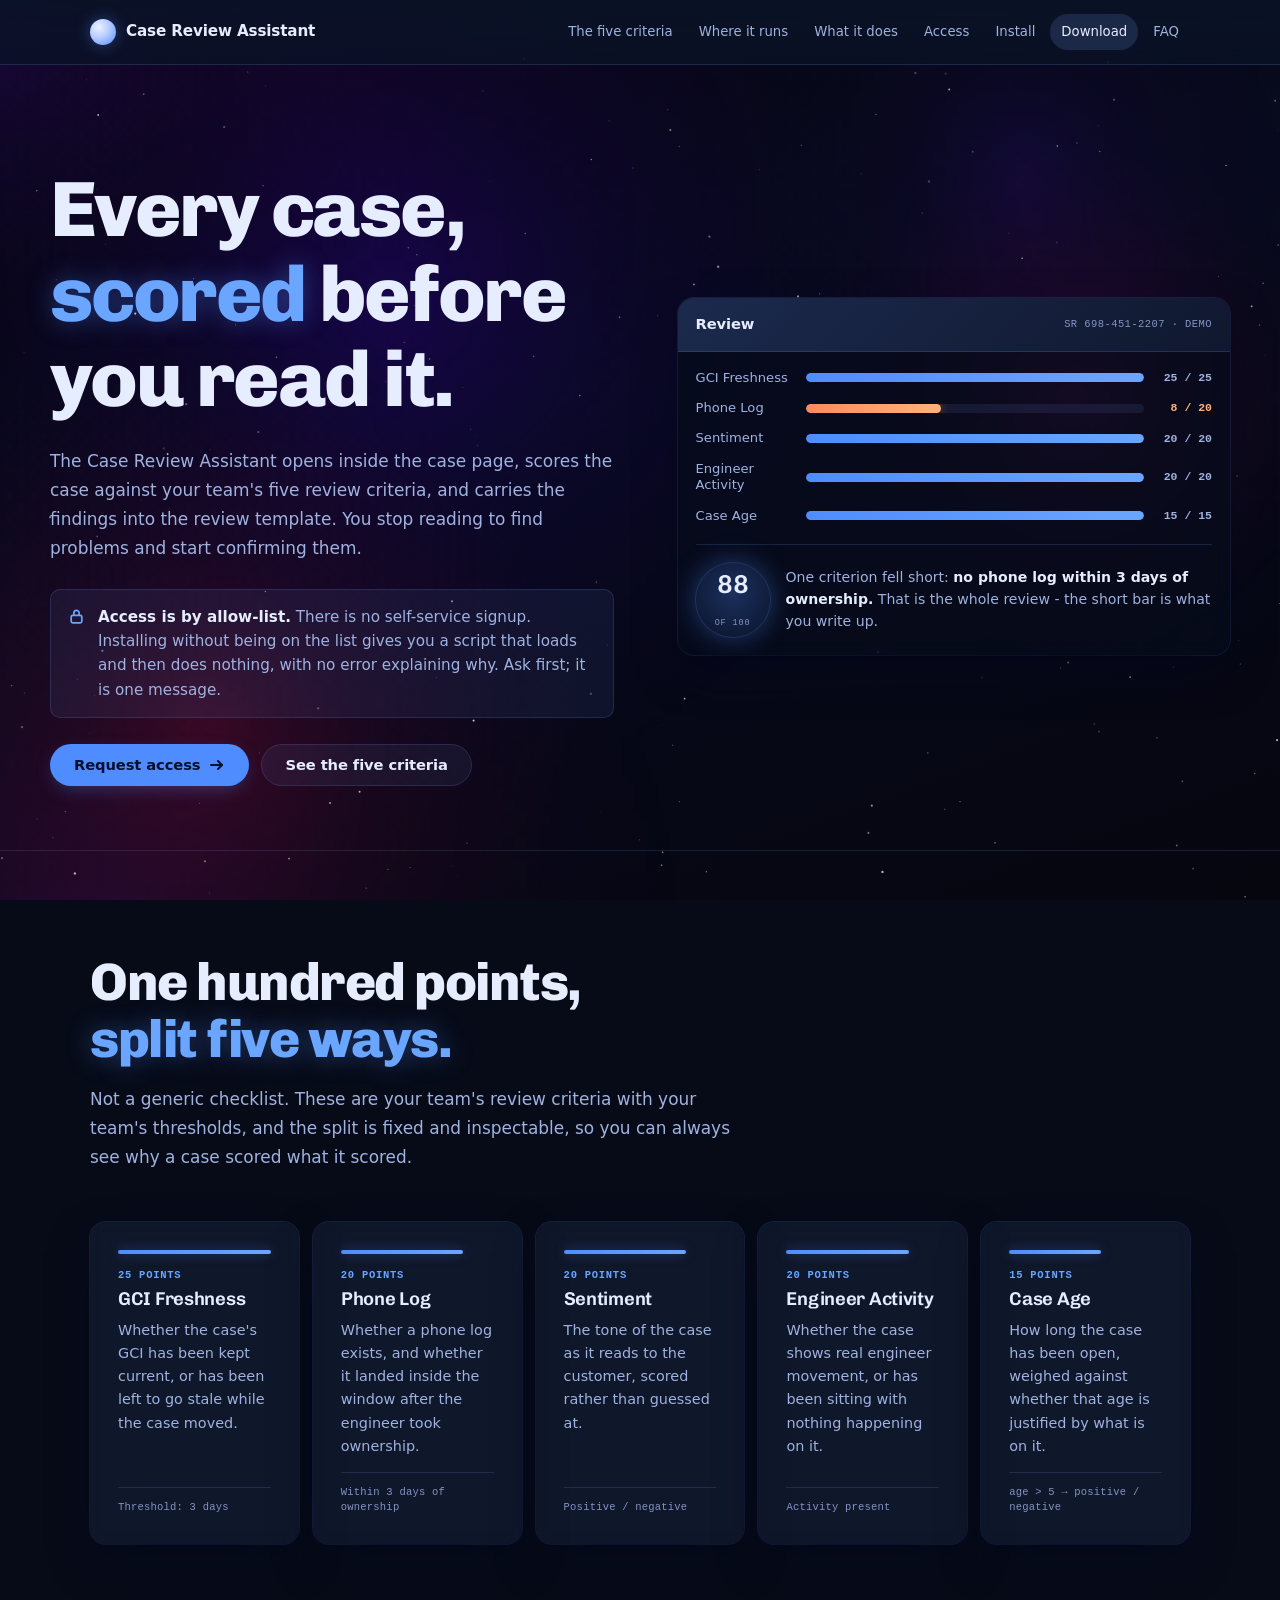
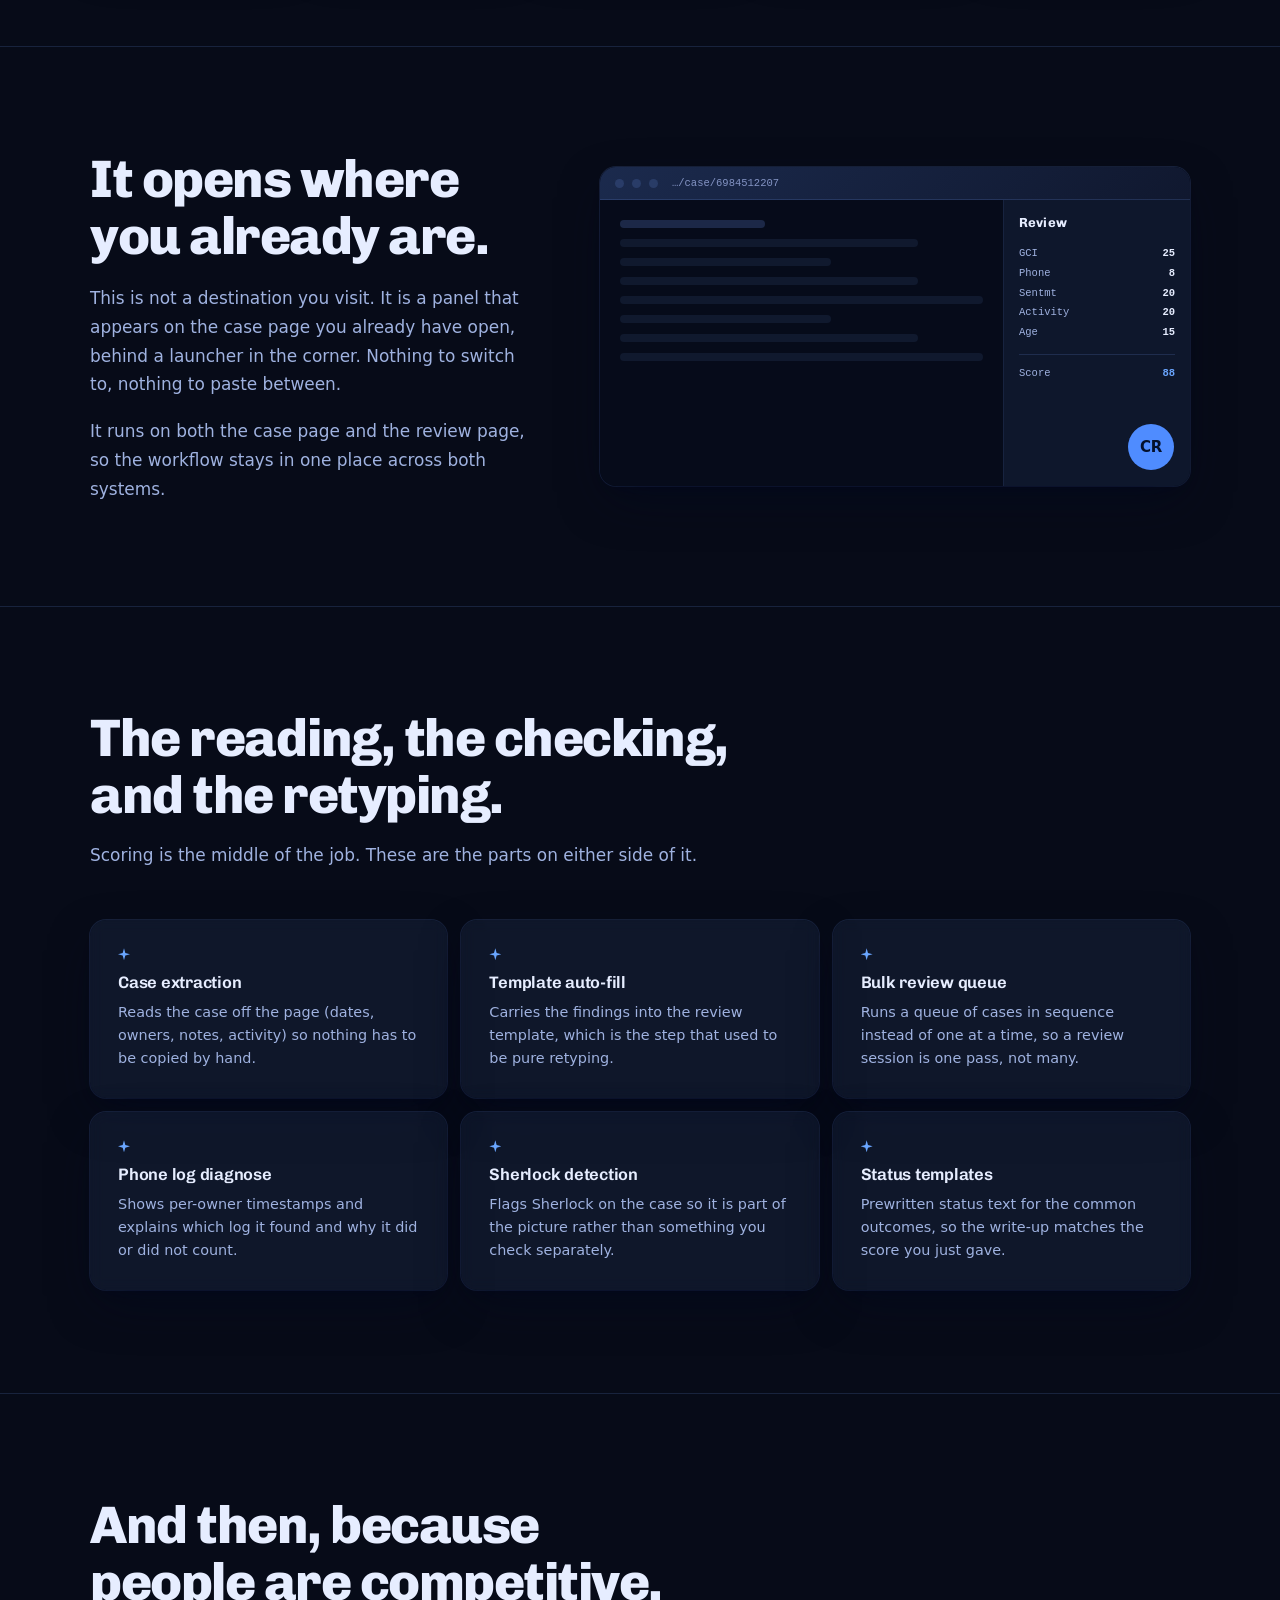
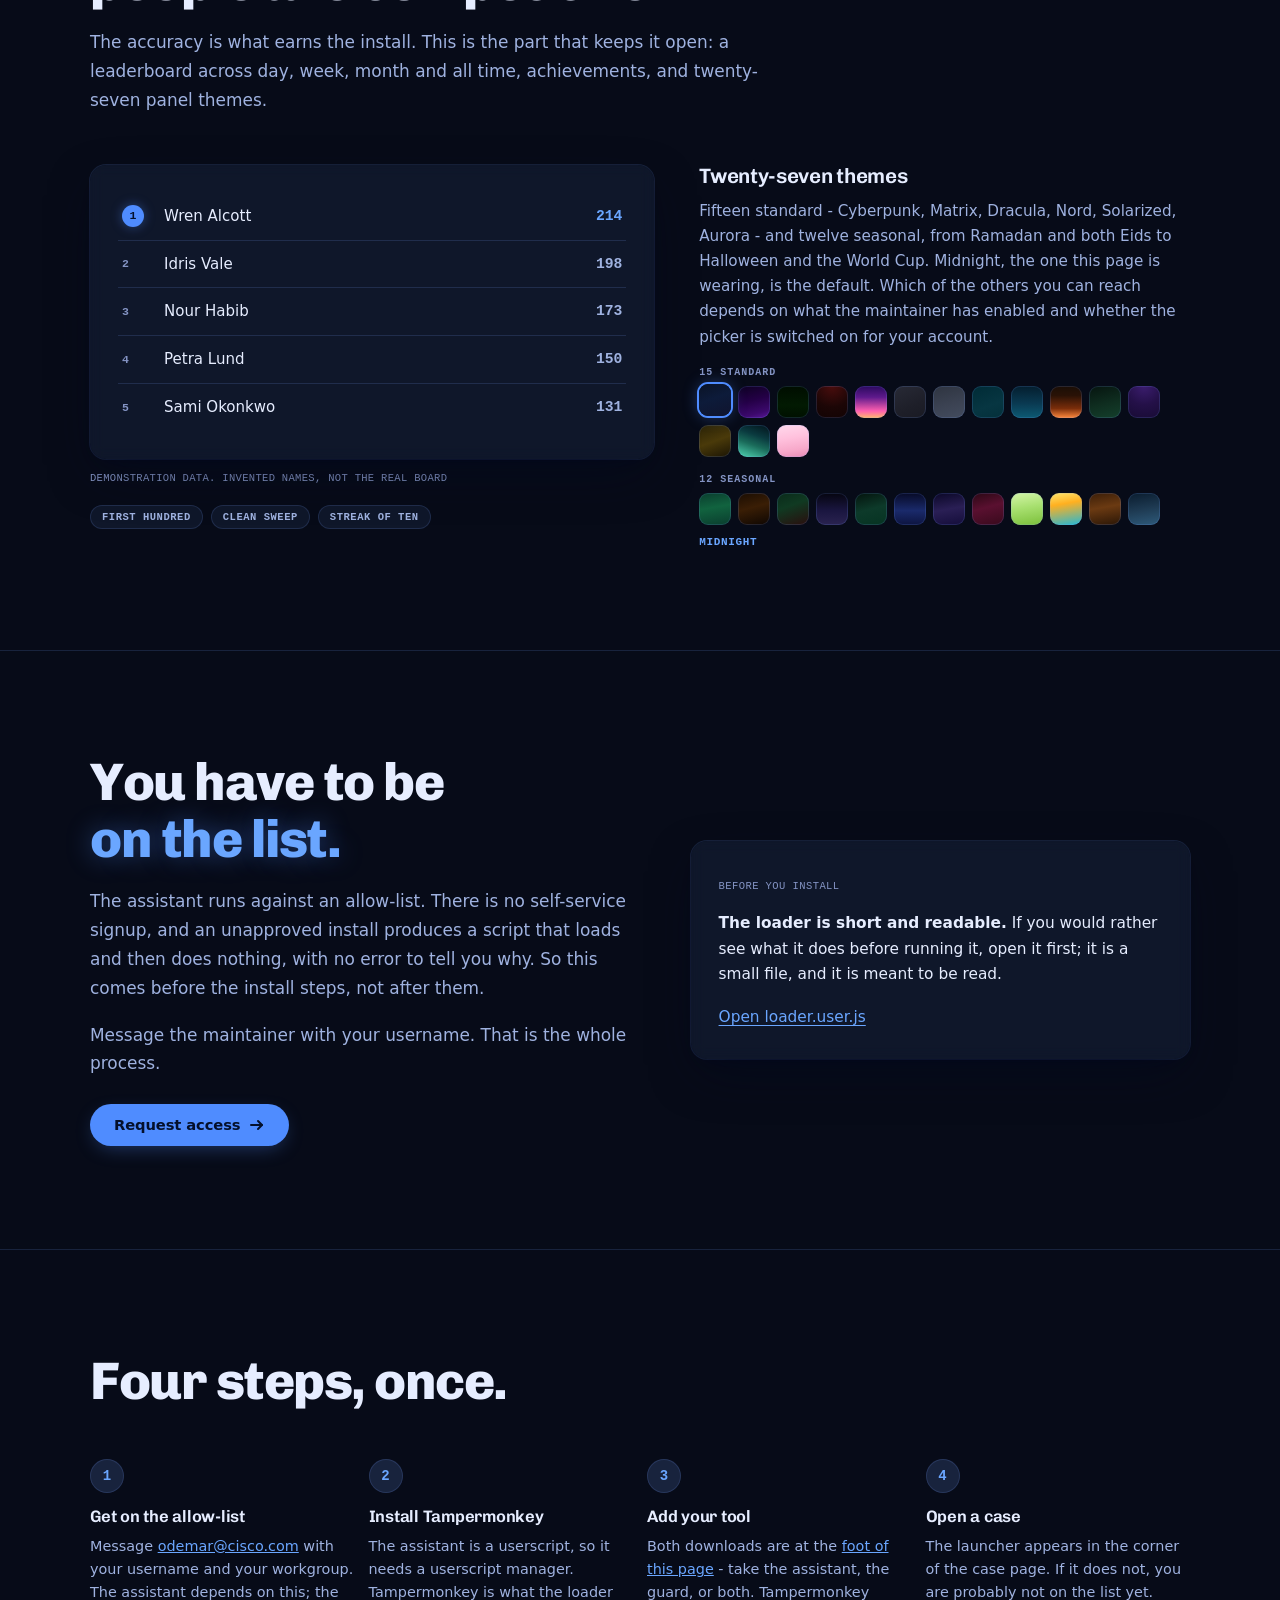
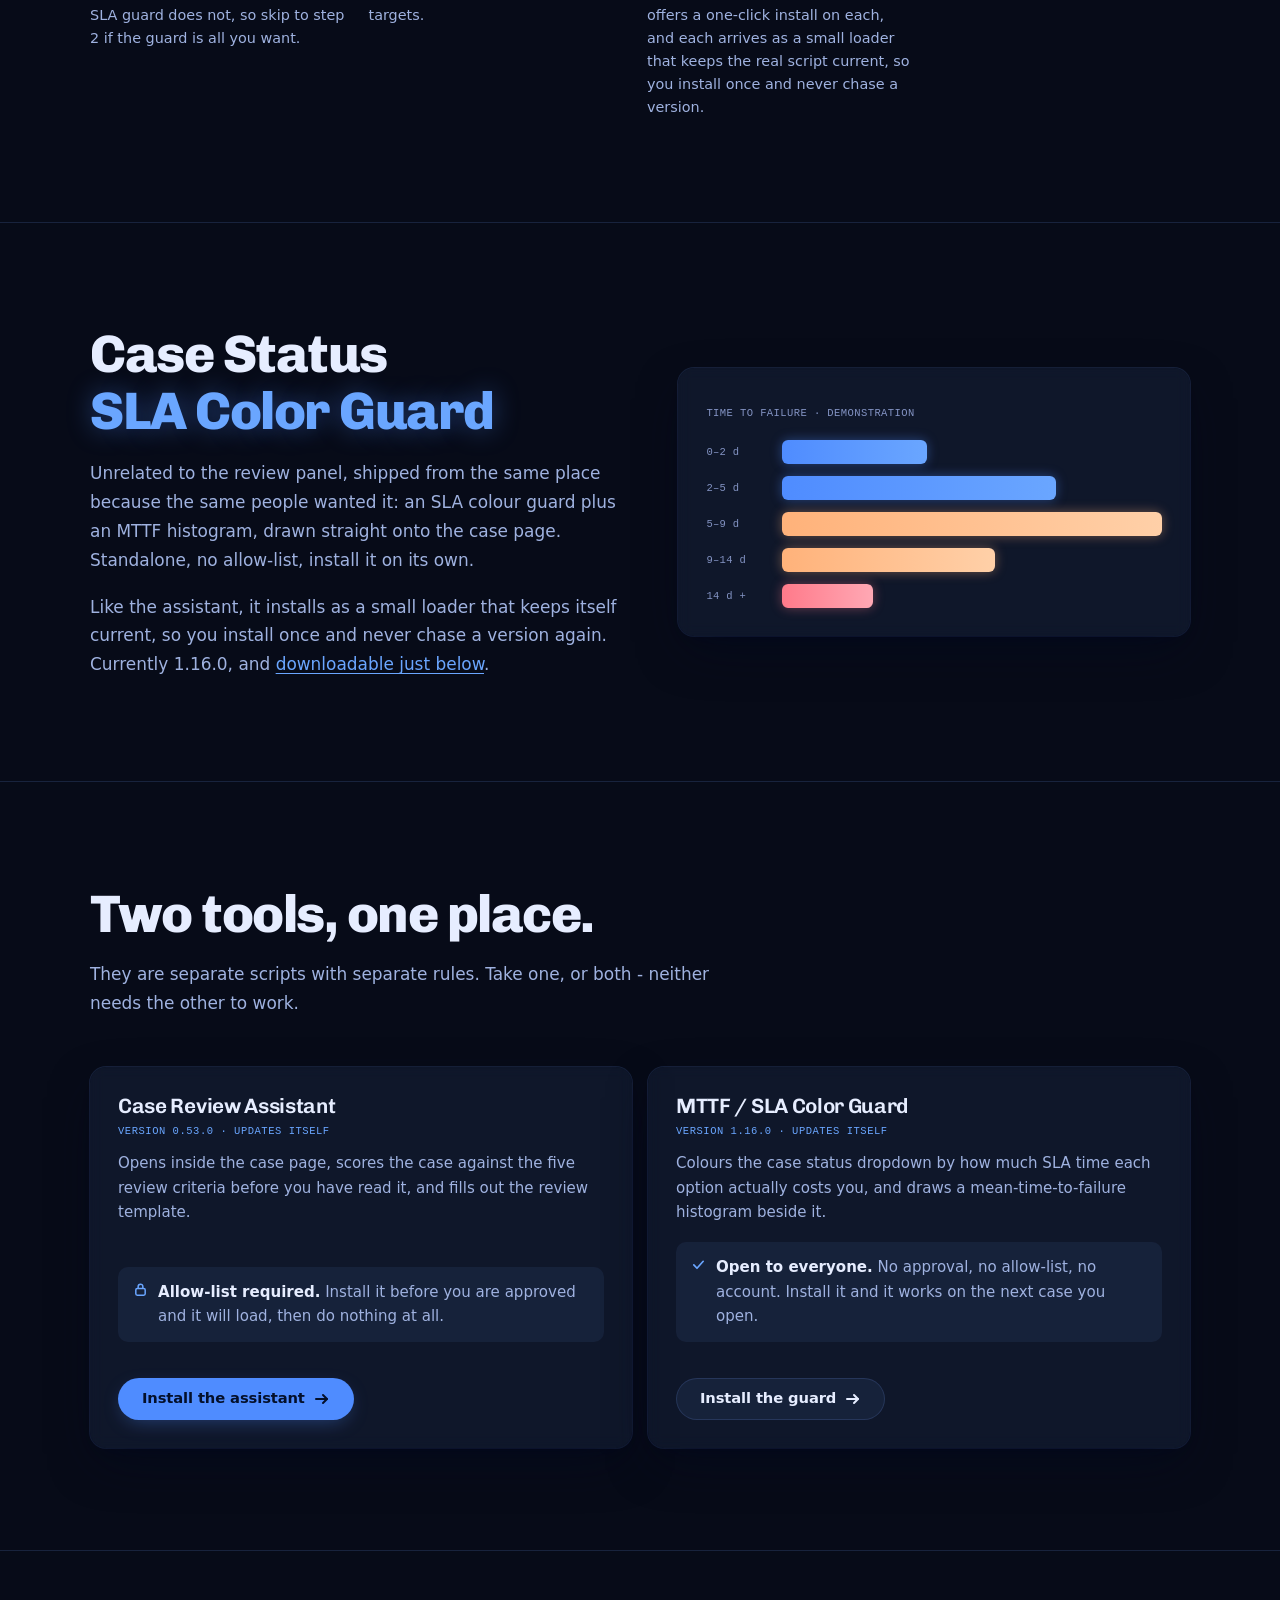
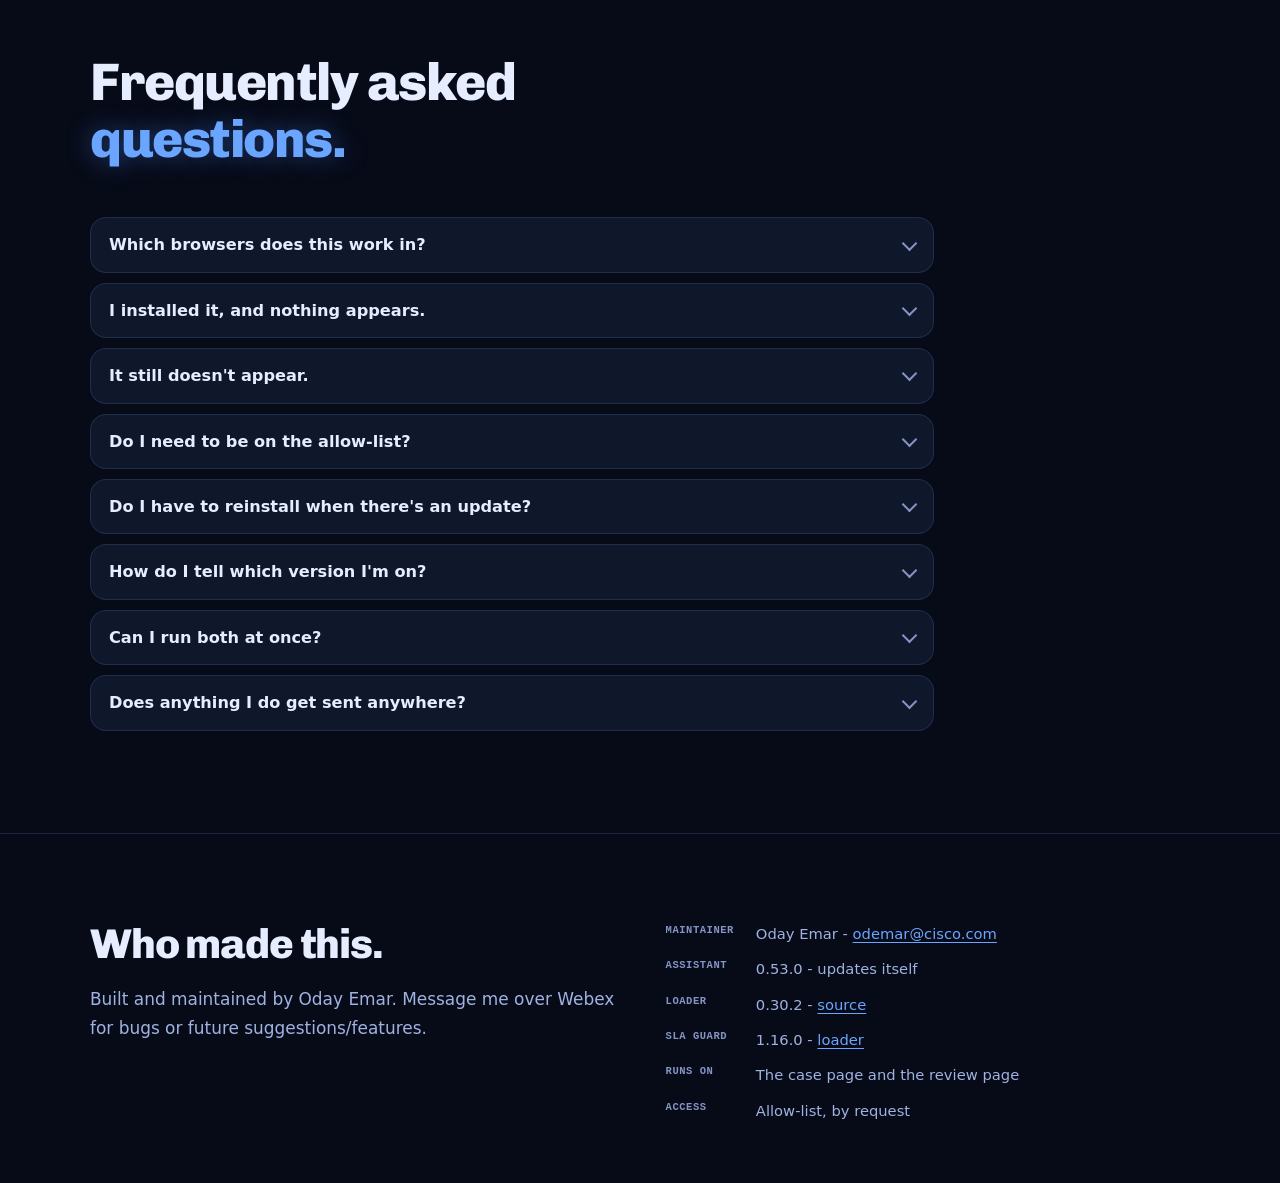
==== commit 29d3cceb: "site: assistant is 0.53.0 Co-Authored-By: Claude Opus 5 <noreply@anthropic.com> Claude-Session: http" ====
--- a/index.html
+++ b/index.html
@@ -1005,7 +1005,7 @@
 
         <div class="card rise">
           <h3>Case Review Assistant</h3>
-          <span class="dl-ver">Version <span class="cra-version">0.52.0</span> · updates itself</span>
+          <span class="dl-ver">Version <span class="cra-version">0.53.0</span> · updates itself</span>
           <p>Opens inside the case page, scores the case against the five review criteria before
           you have read it, and fills out the review template.</p>
           <p class="dl-gate">
@@ -1157,7 +1157,7 @@
     <div class="rise">
       <dl>
         <dt>Maintainer</dt><dd>Oday Emar - <a href="mailto:odemar@cisco.com">odemar@cisco.com</a></dd>
-        <dt>Assistant</dt><dd><span class="cra-version">0.52.0</span> - updates itself</dd>
+        <dt>Assistant</dt><dd><span class="cra-version">0.53.0</span> - updates itself</dd>
         <dt>Loader</dt><dd><span class="cra-loader-version">0.30.2</span> - <a href="/loader.user.js">source</a></dd>
         <dt>SLA Guard</dt><dd><span class="sla-version">1.16.0</span> - <a href="/sla.user.js">loader</a></dd>
         <dt>Runs on</dt><dd>The case page and the review page</dd>
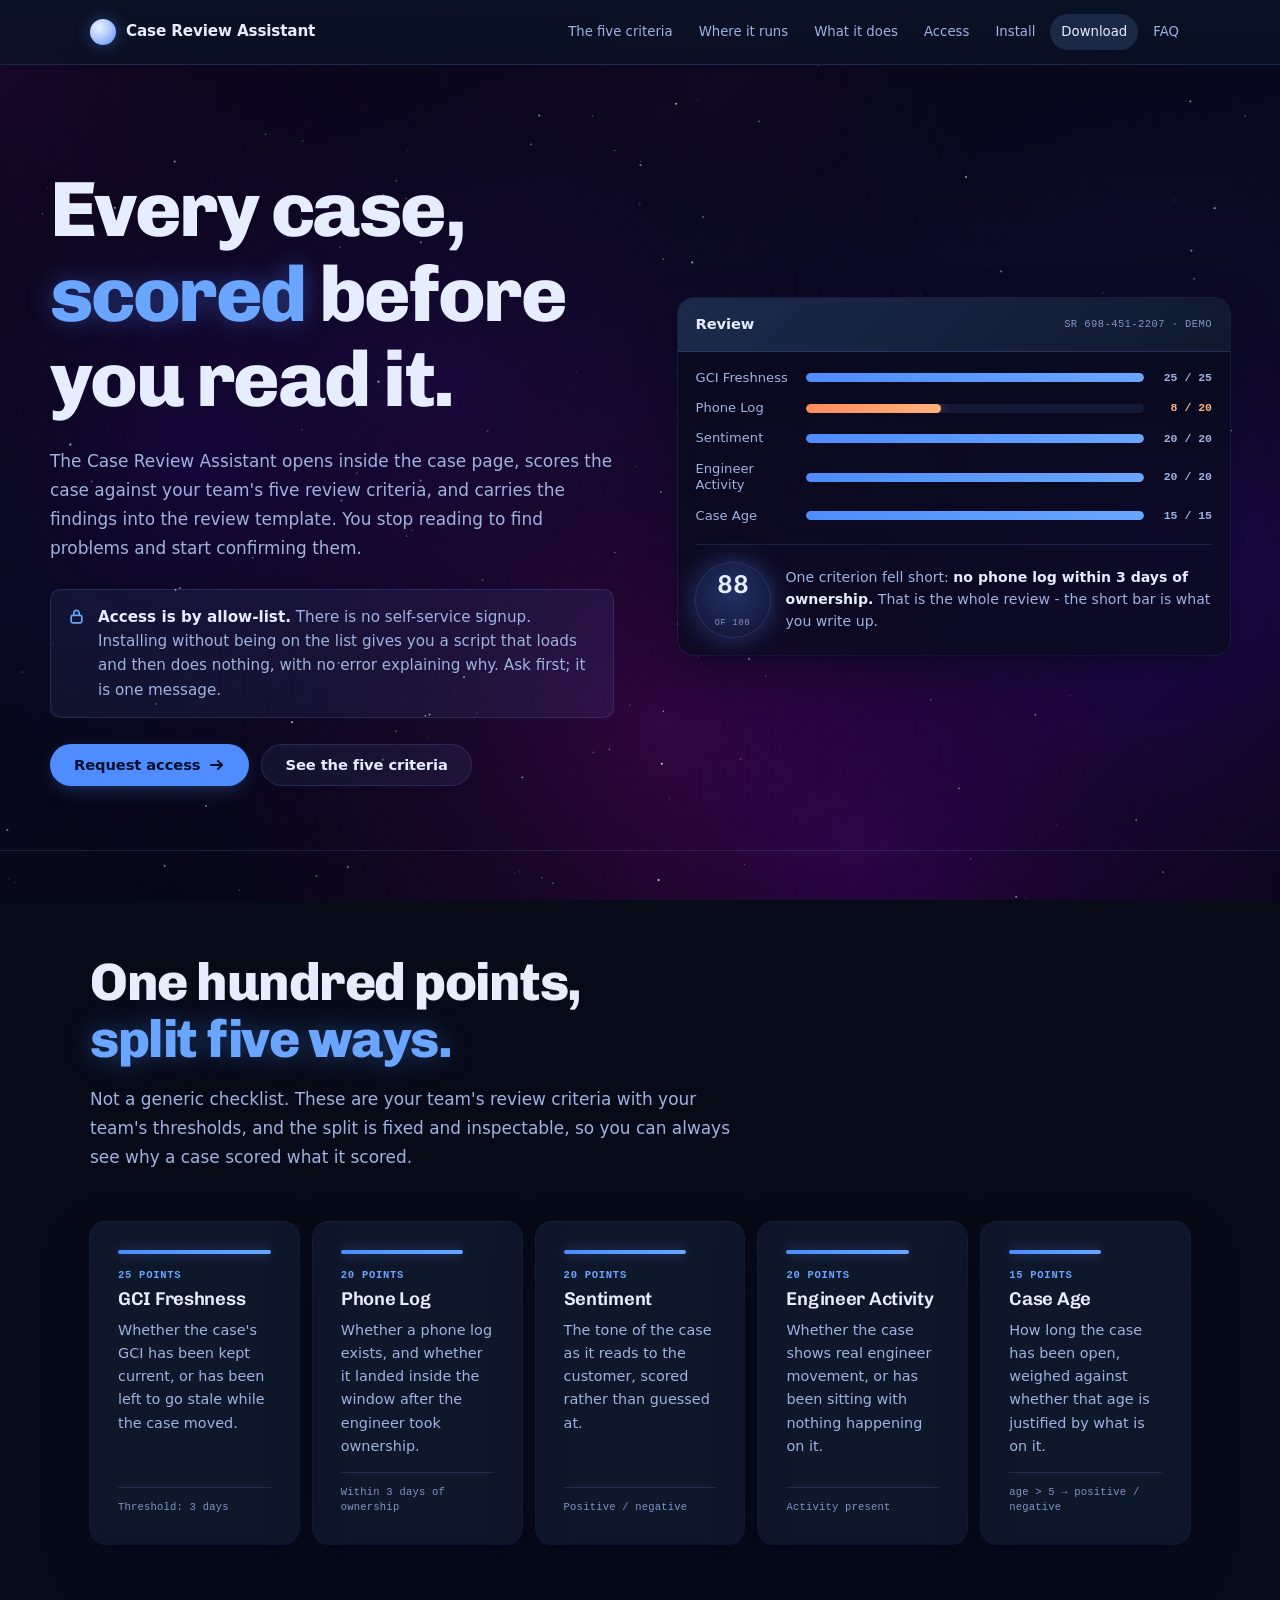
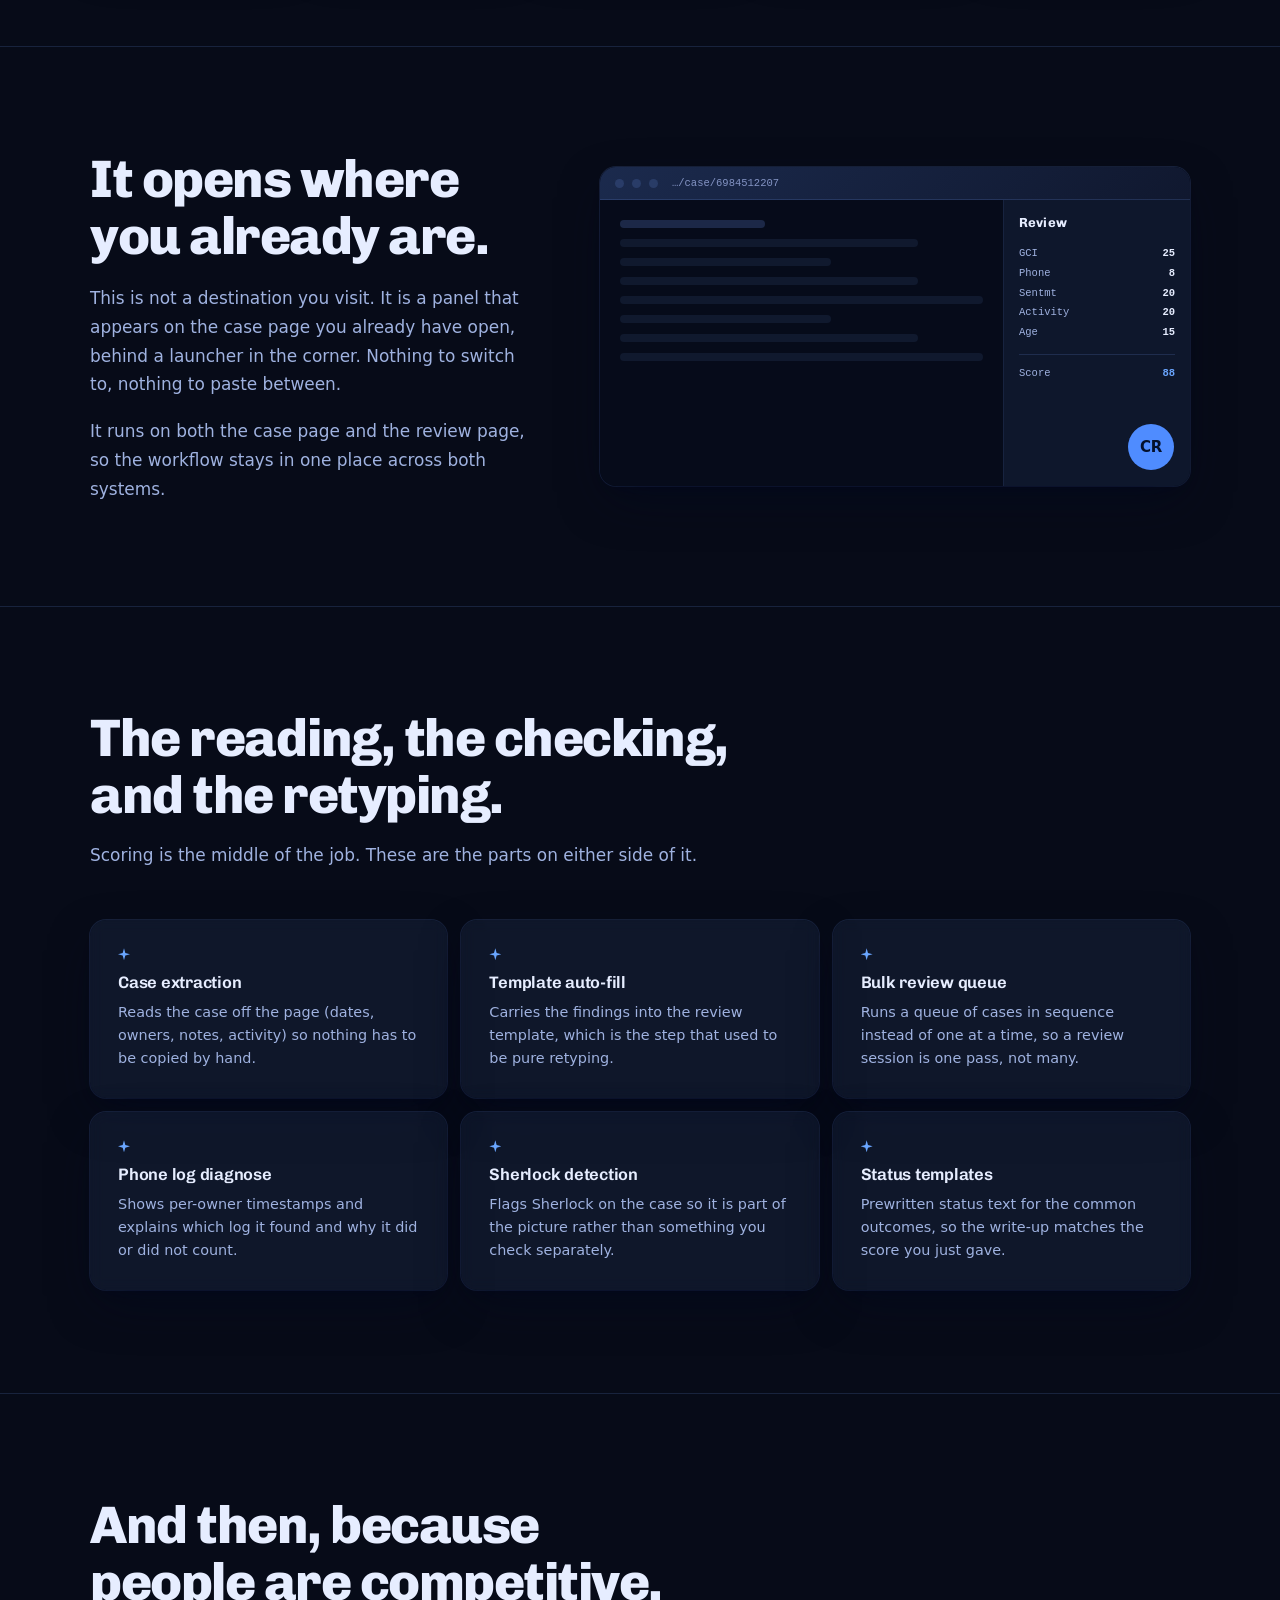
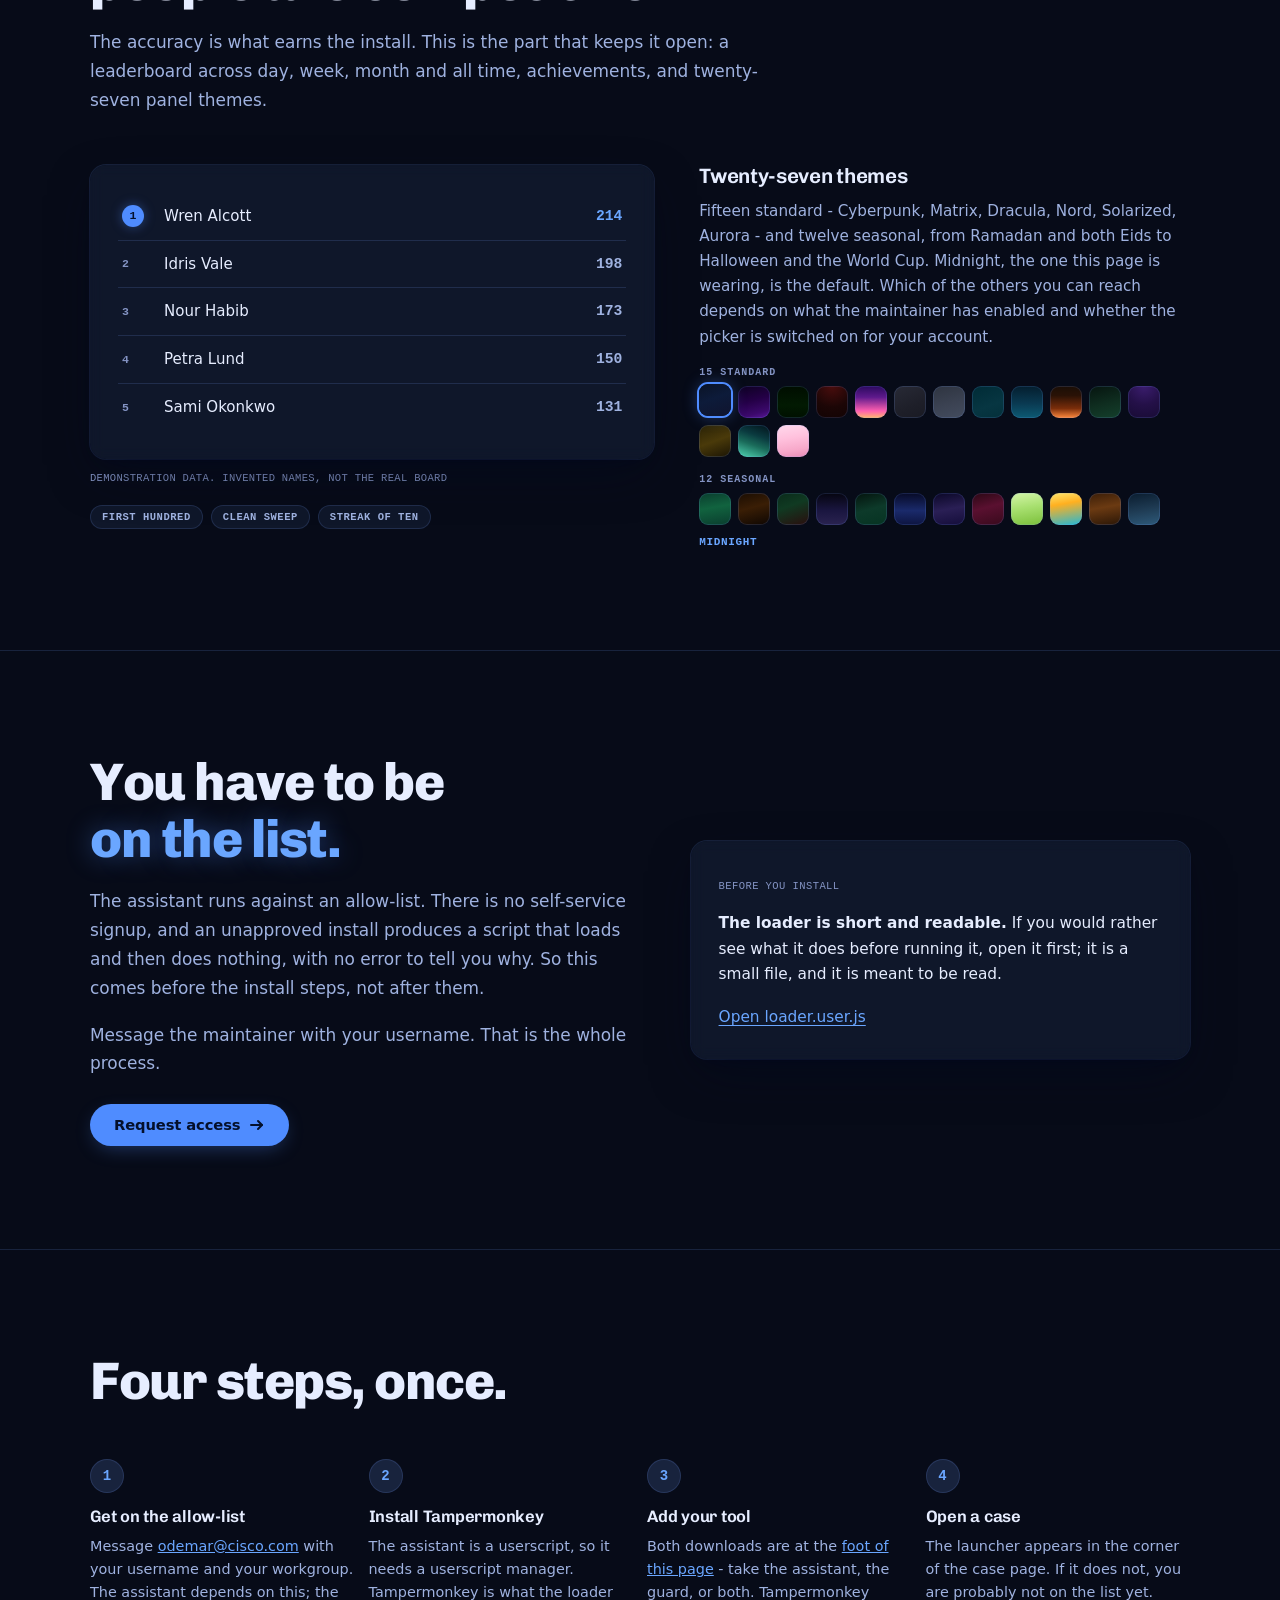
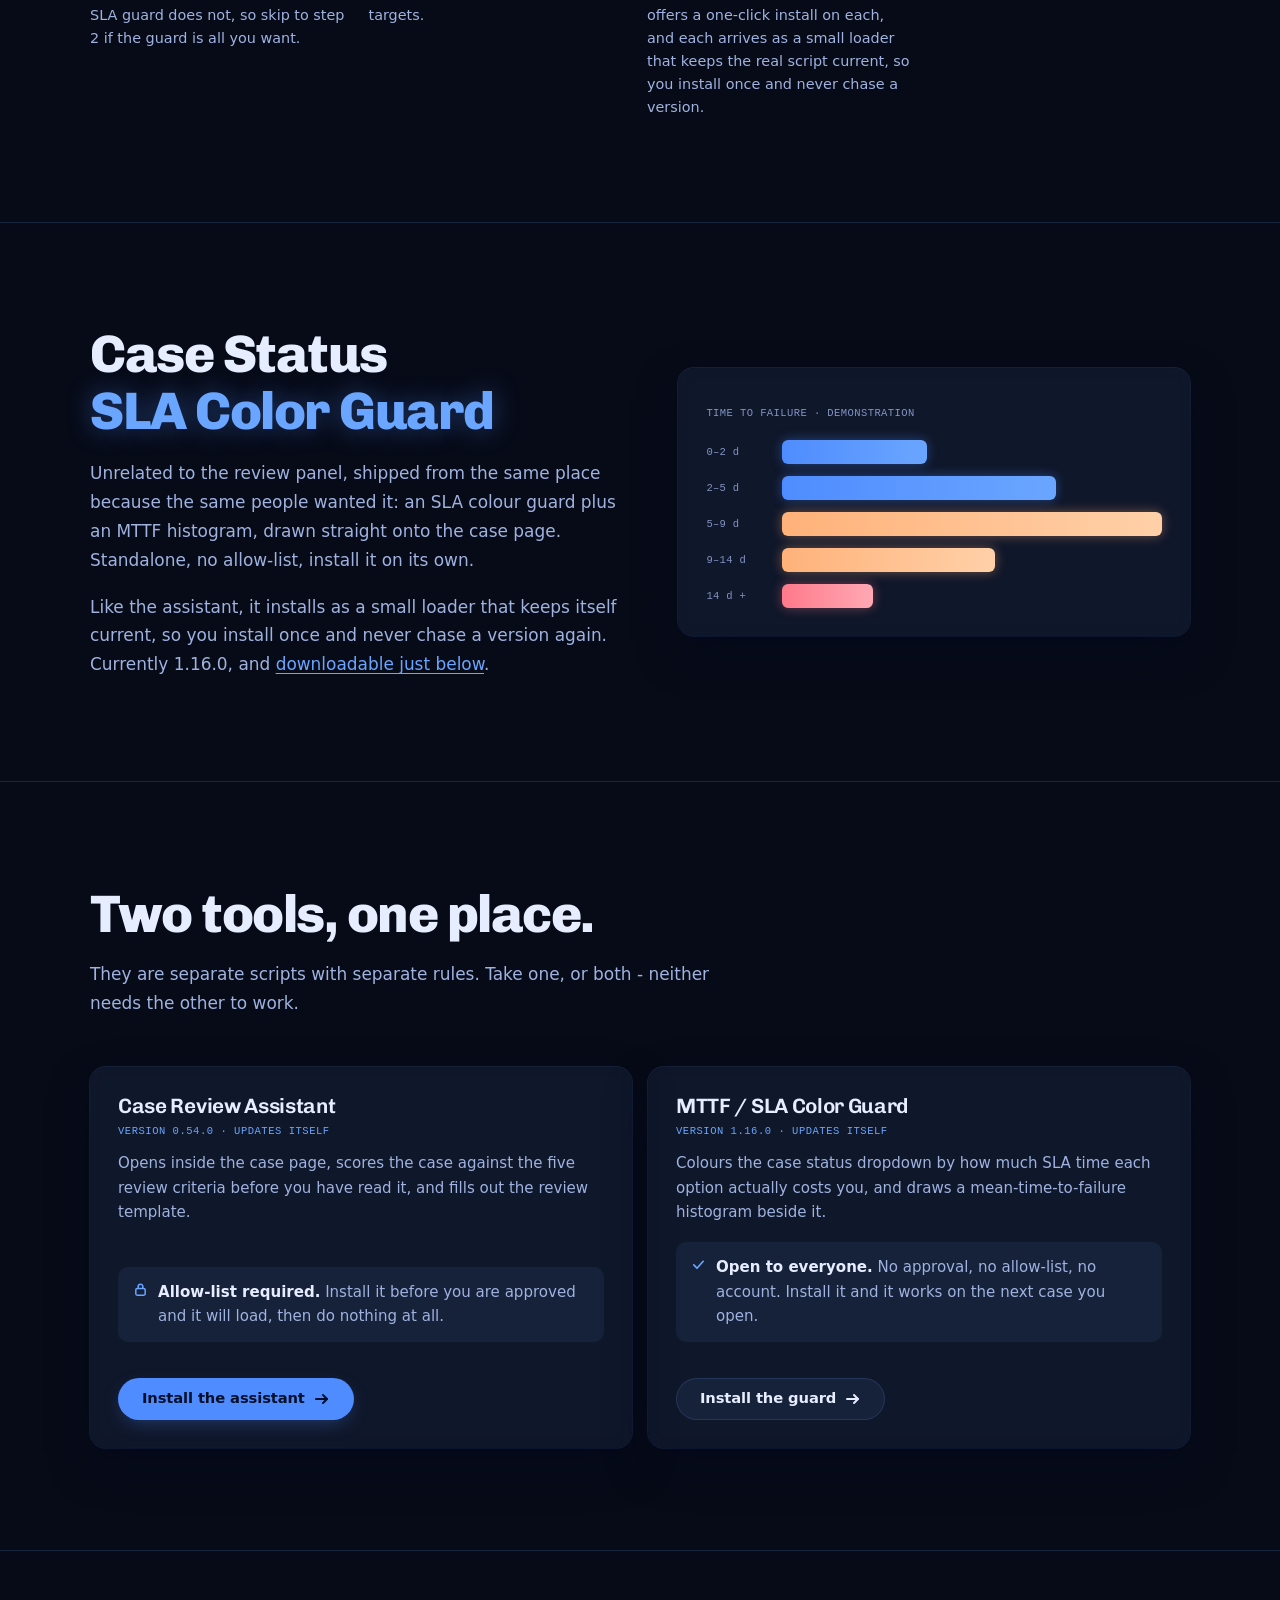
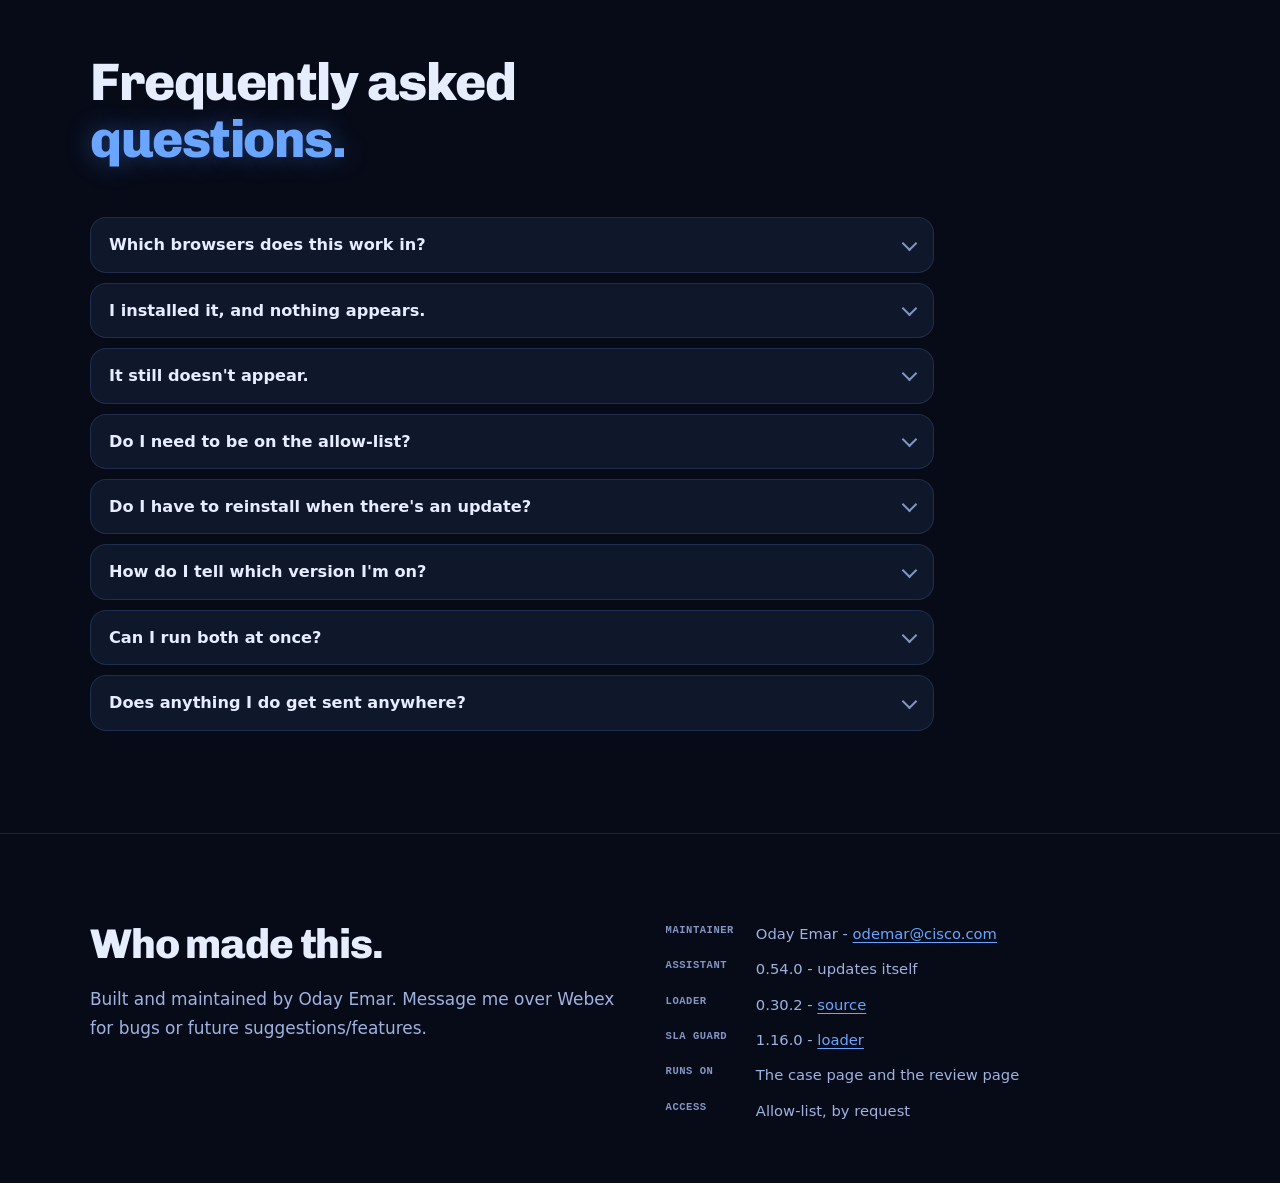
==== commit 017605da: "site: assistant is 0.54.0 Co-Authored-By: Claude Opus 5 <noreply@anthropic.com> Claude-Session: http" ====
--- a/index.html
+++ b/index.html
@@ -1005,7 +1005,7 @@
 
         <div class="card rise">
           <h3>Case Review Assistant</h3>
-          <span class="dl-ver">Version <span class="cra-version">0.53.0</span> · updates itself</span>
+          <span class="dl-ver">Version <span class="cra-version">0.54.0</span> · updates itself</span>
           <p>Opens inside the case page, scores the case against the five review criteria before
           you have read it, and fills out the review template.</p>
           <p class="dl-gate">
@@ -1157,7 +1157,7 @@
     <div class="rise">
       <dl>
         <dt>Maintainer</dt><dd>Oday Emar - <a href="mailto:odemar@cisco.com">odemar@cisco.com</a></dd>
-        <dt>Assistant</dt><dd><span class="cra-version">0.53.0</span> - updates itself</dd>
+        <dt>Assistant</dt><dd><span class="cra-version">0.54.0</span> - updates itself</dd>
         <dt>Loader</dt><dd><span class="cra-loader-version">0.30.2</span> - <a href="/loader.user.js">source</a></dd>
         <dt>SLA Guard</dt><dd><span class="sla-version">1.16.0</span> - <a href="/sla.user.js">loader</a></dd>
         <dt>Runs on</dt><dd>The case page and the review page</dd>
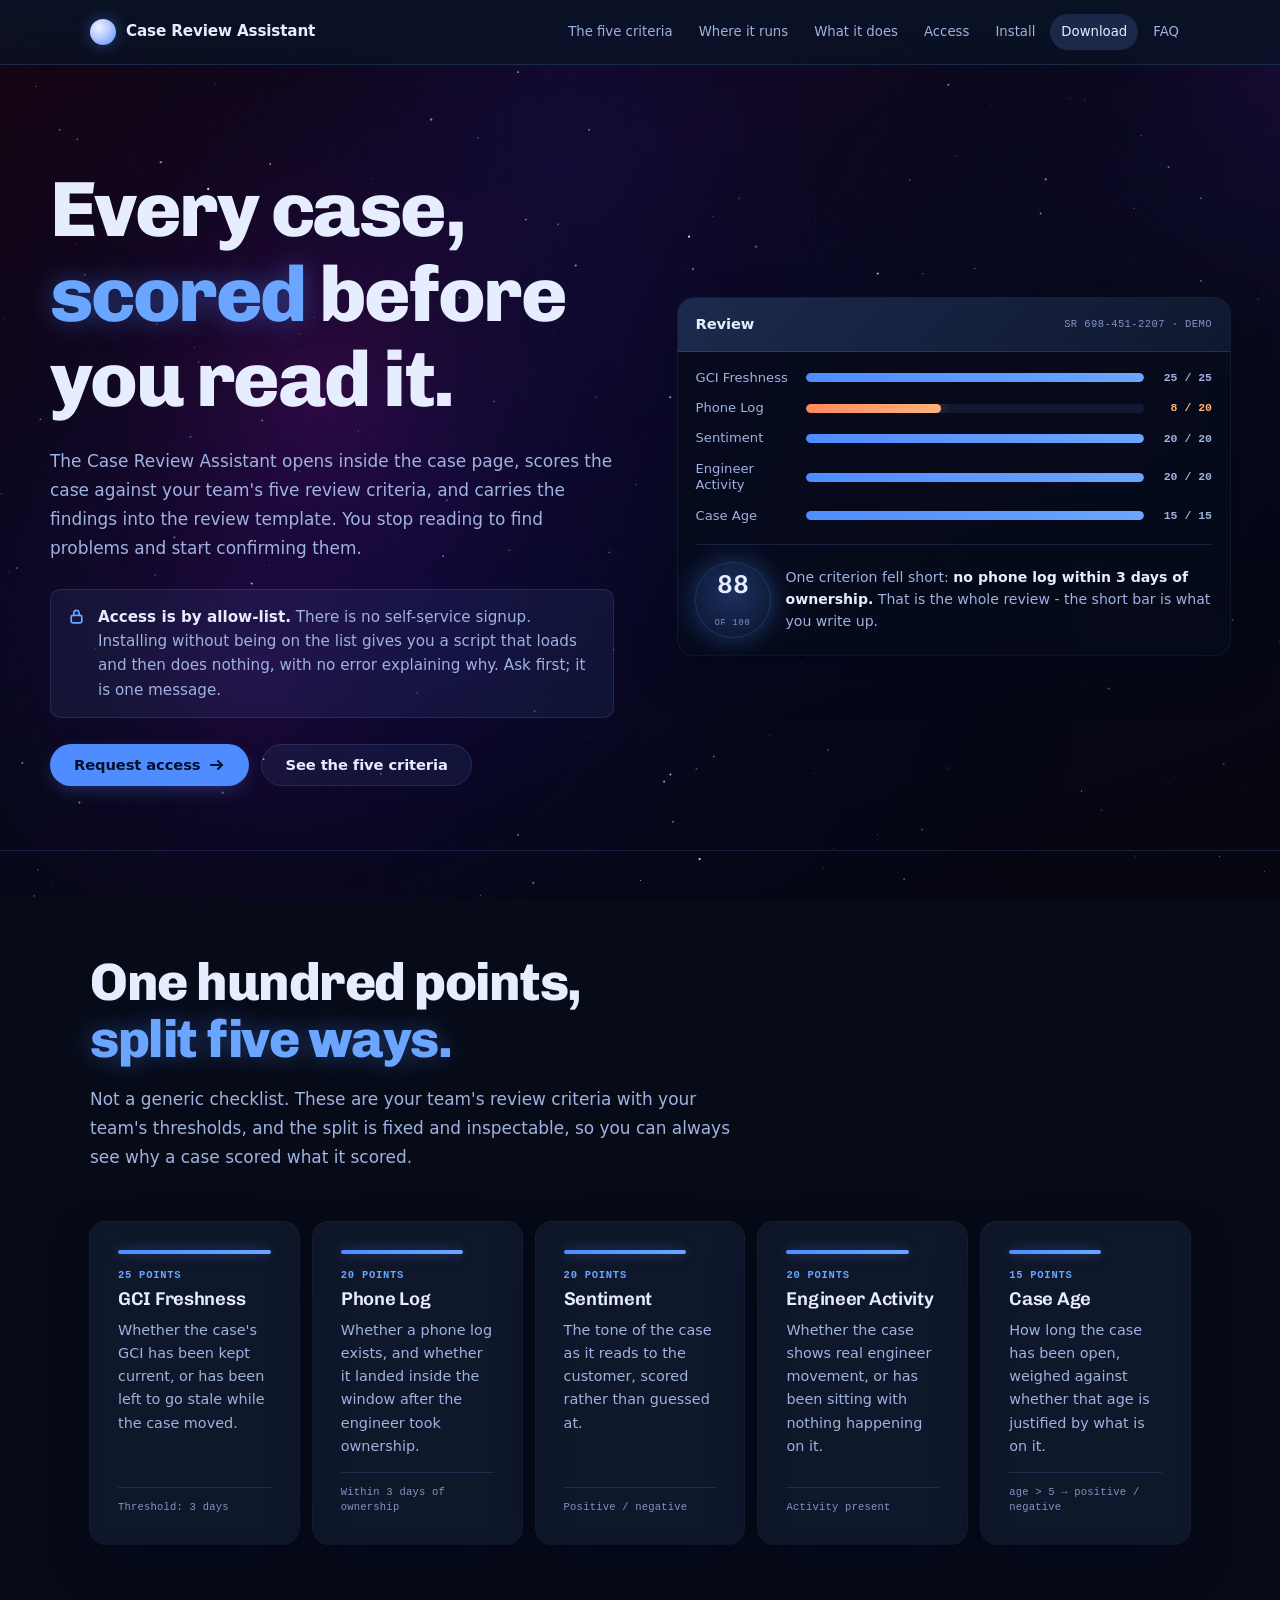
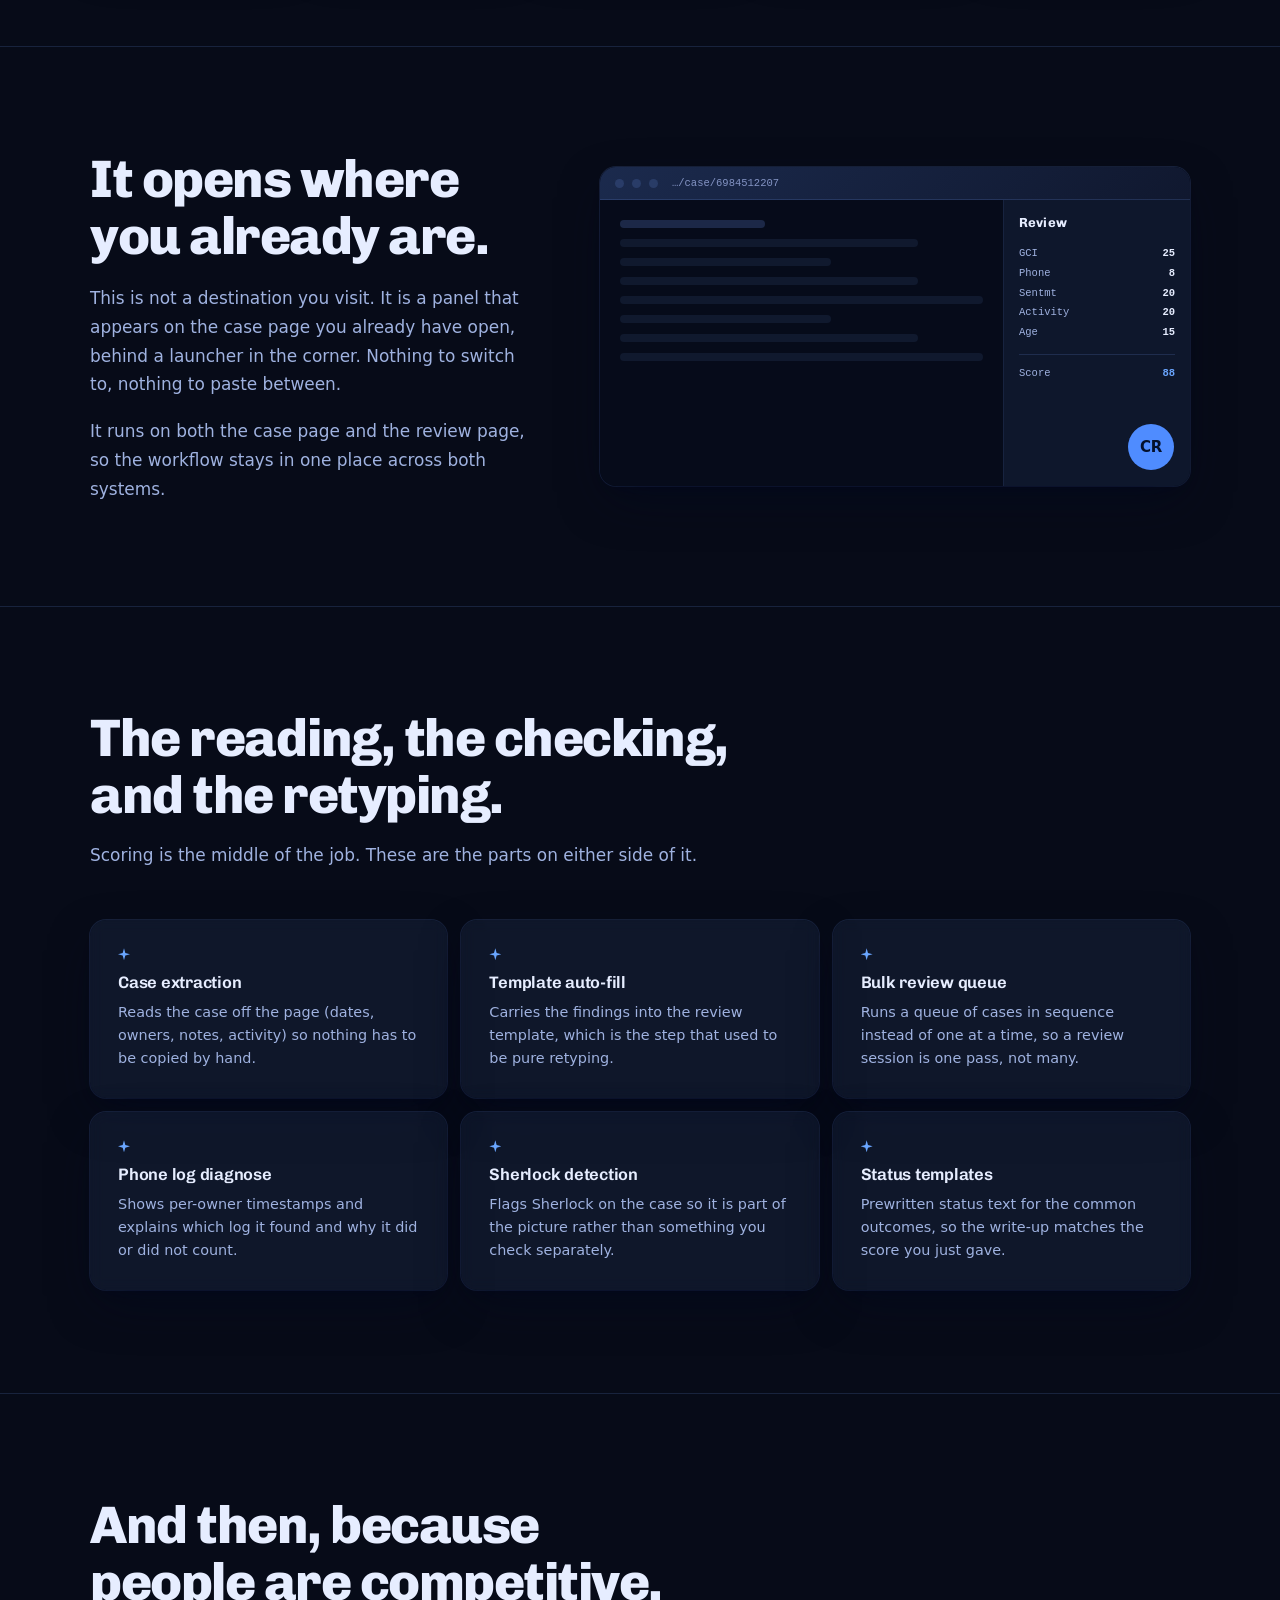
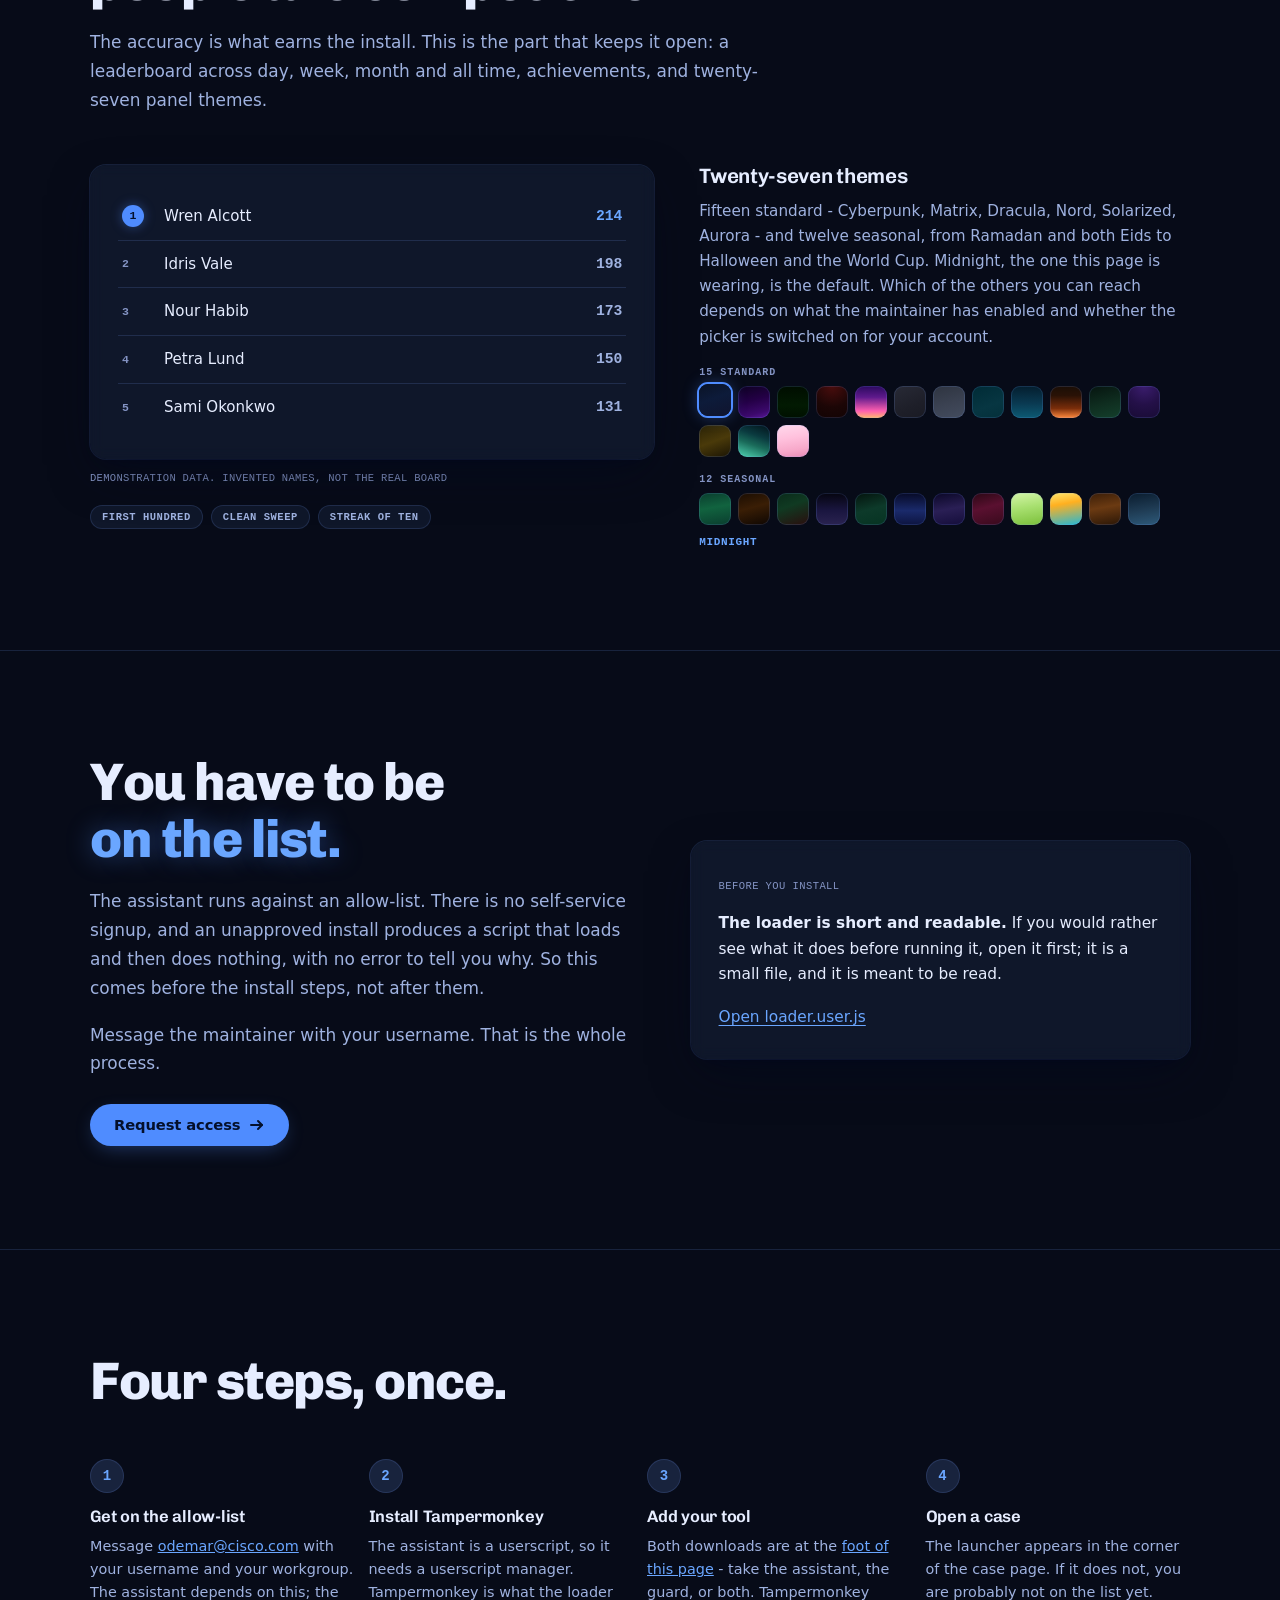
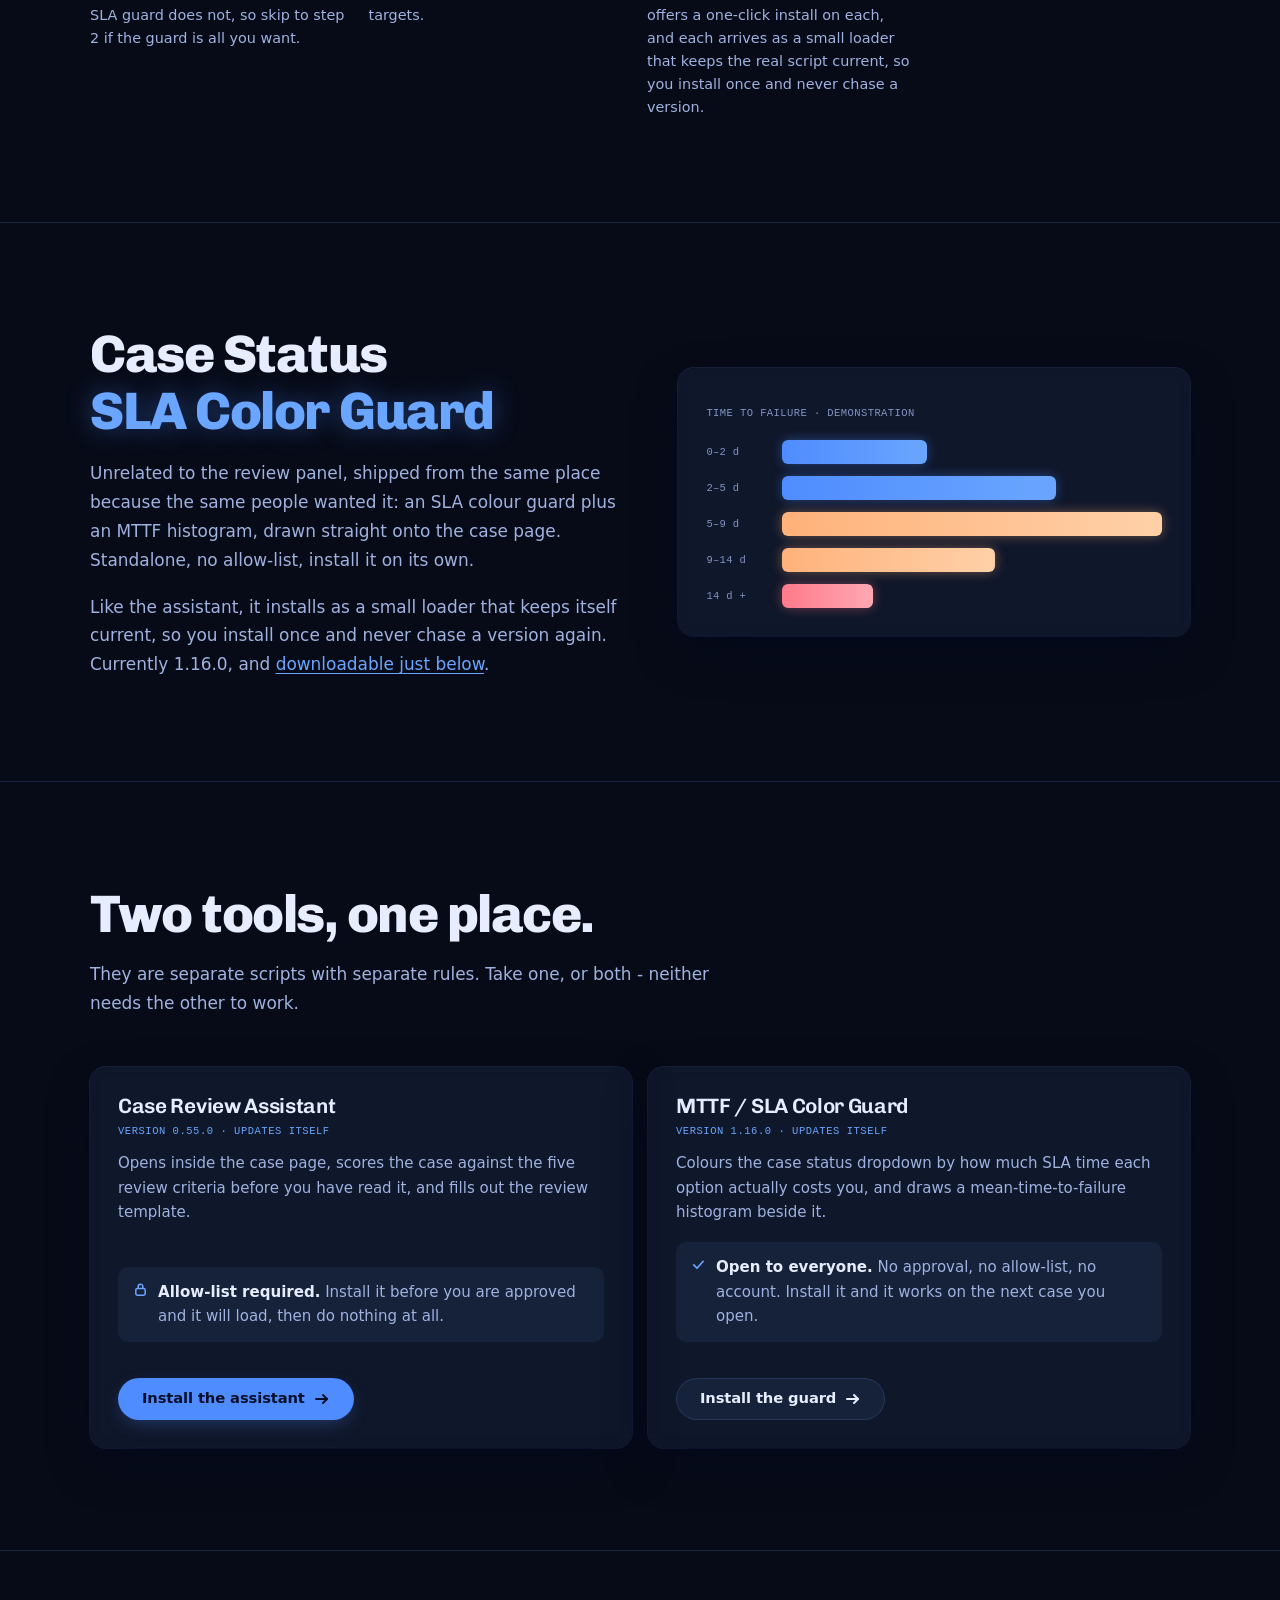
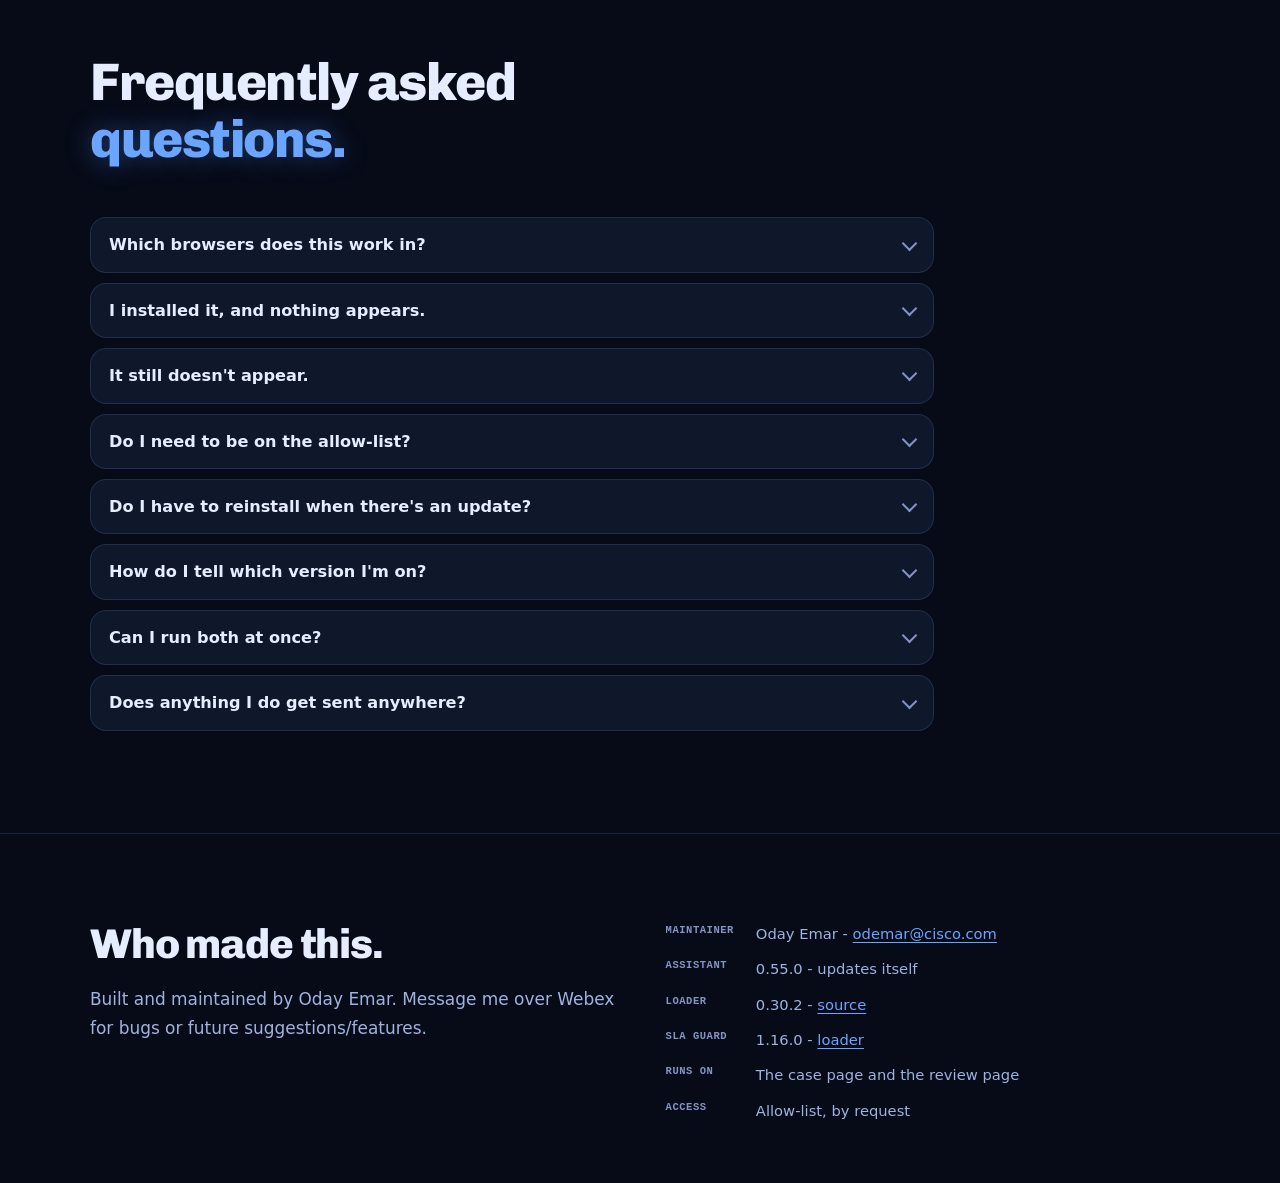
==== commit 038ead31: "feat: admin Managers tab; site shows assistant 0.55.0 - Managers tab: the Manager Review roster with" ====
--- a/index.html
+++ b/index.html
@@ -1005,7 +1005,7 @@
 
         <div class="card rise">
           <h3>Case Review Assistant</h3>
-          <span class="dl-ver">Version <span class="cra-version">0.54.0</span> · updates itself</span>
+          <span class="dl-ver">Version <span class="cra-version">0.55.0</span> · updates itself</span>
           <p>Opens inside the case page, scores the case against the five review criteria before
           you have read it, and fills out the review template.</p>
           <p class="dl-gate">
@@ -1157,7 +1157,7 @@
     <div class="rise">
       <dl>
         <dt>Maintainer</dt><dd>Oday Emar - <a href="mailto:odemar@cisco.com">odemar@cisco.com</a></dd>
-        <dt>Assistant</dt><dd><span class="cra-version">0.54.0</span> - updates itself</dd>
+        <dt>Assistant</dt><dd><span class="cra-version">0.55.0</span> - updates itself</dd>
         <dt>Loader</dt><dd><span class="cra-loader-version">0.30.2</span> - <a href="/loader.user.js">source</a></dd>
         <dt>SLA Guard</dt><dd><span class="sla-version">1.16.0</span> - <a href="/sla.user.js">loader</a></dd>
         <dt>Runs on</dt><dd>The case page and the review page</dd>
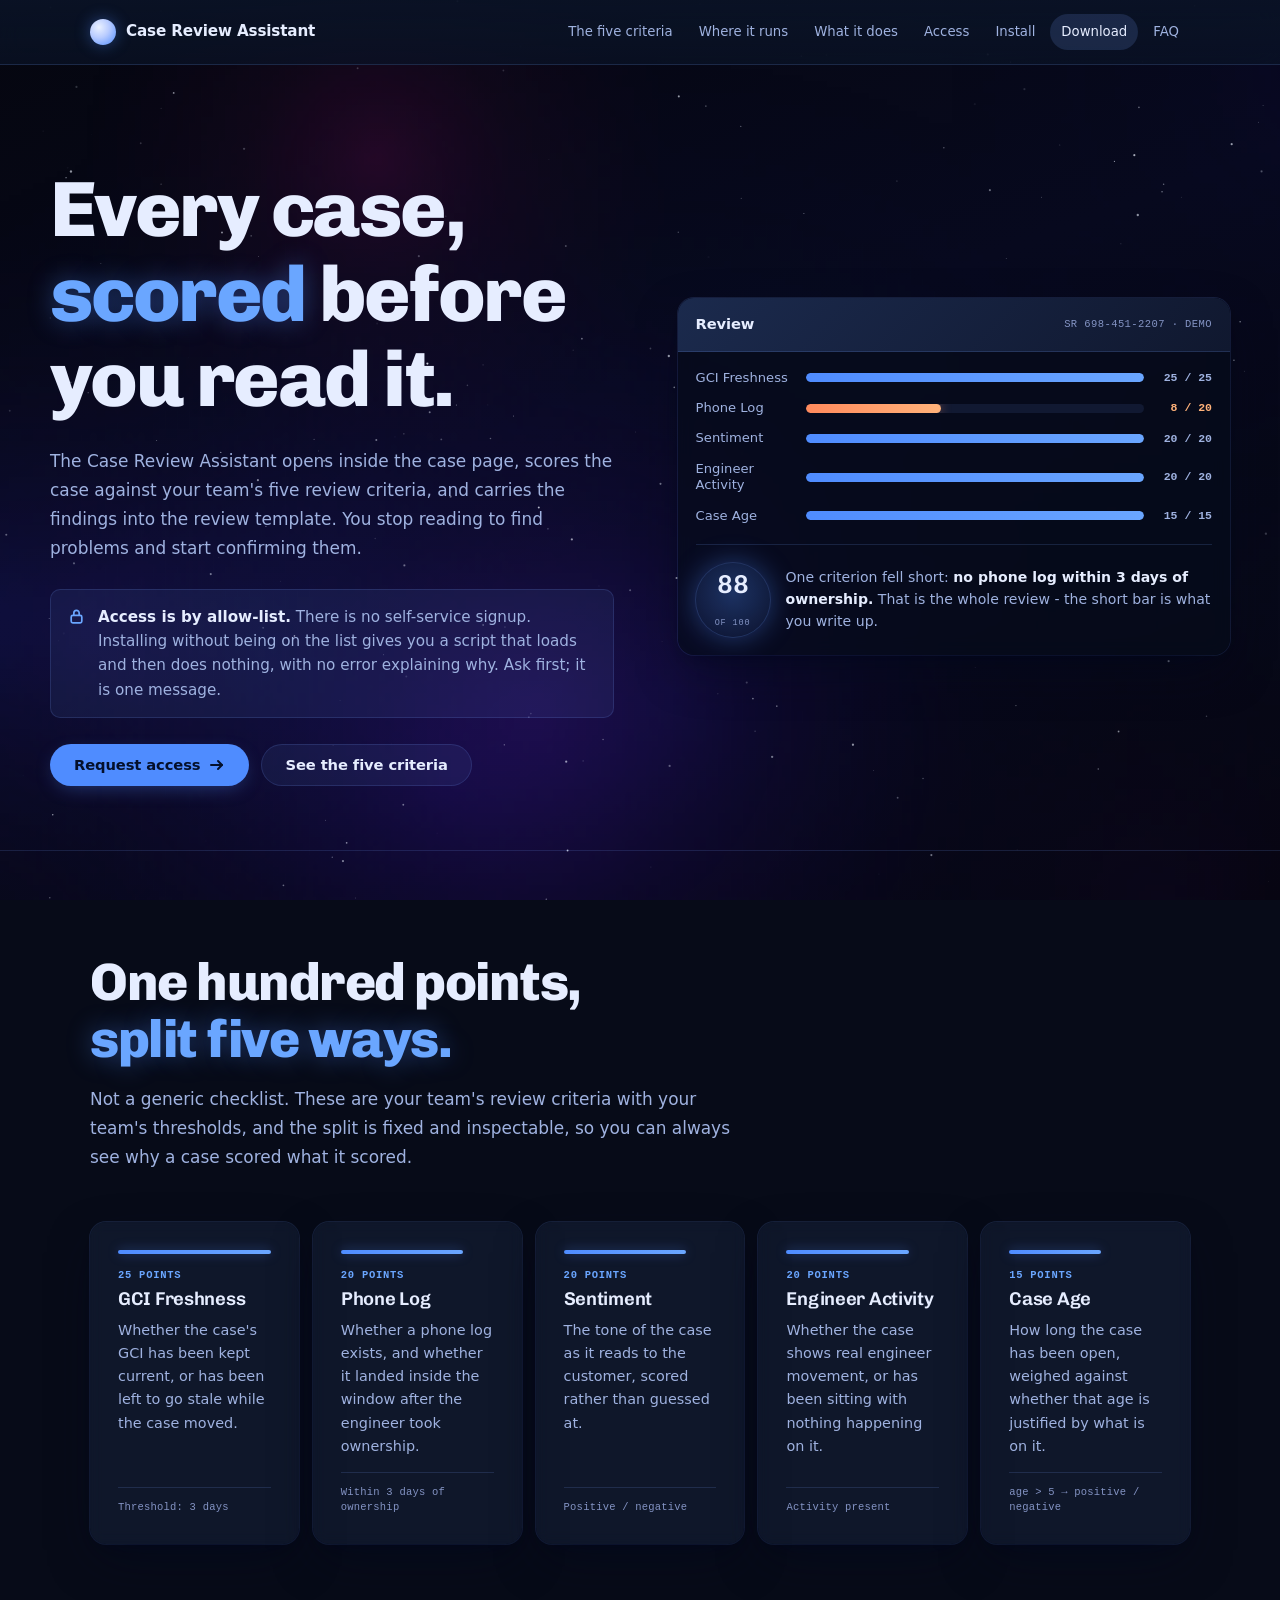
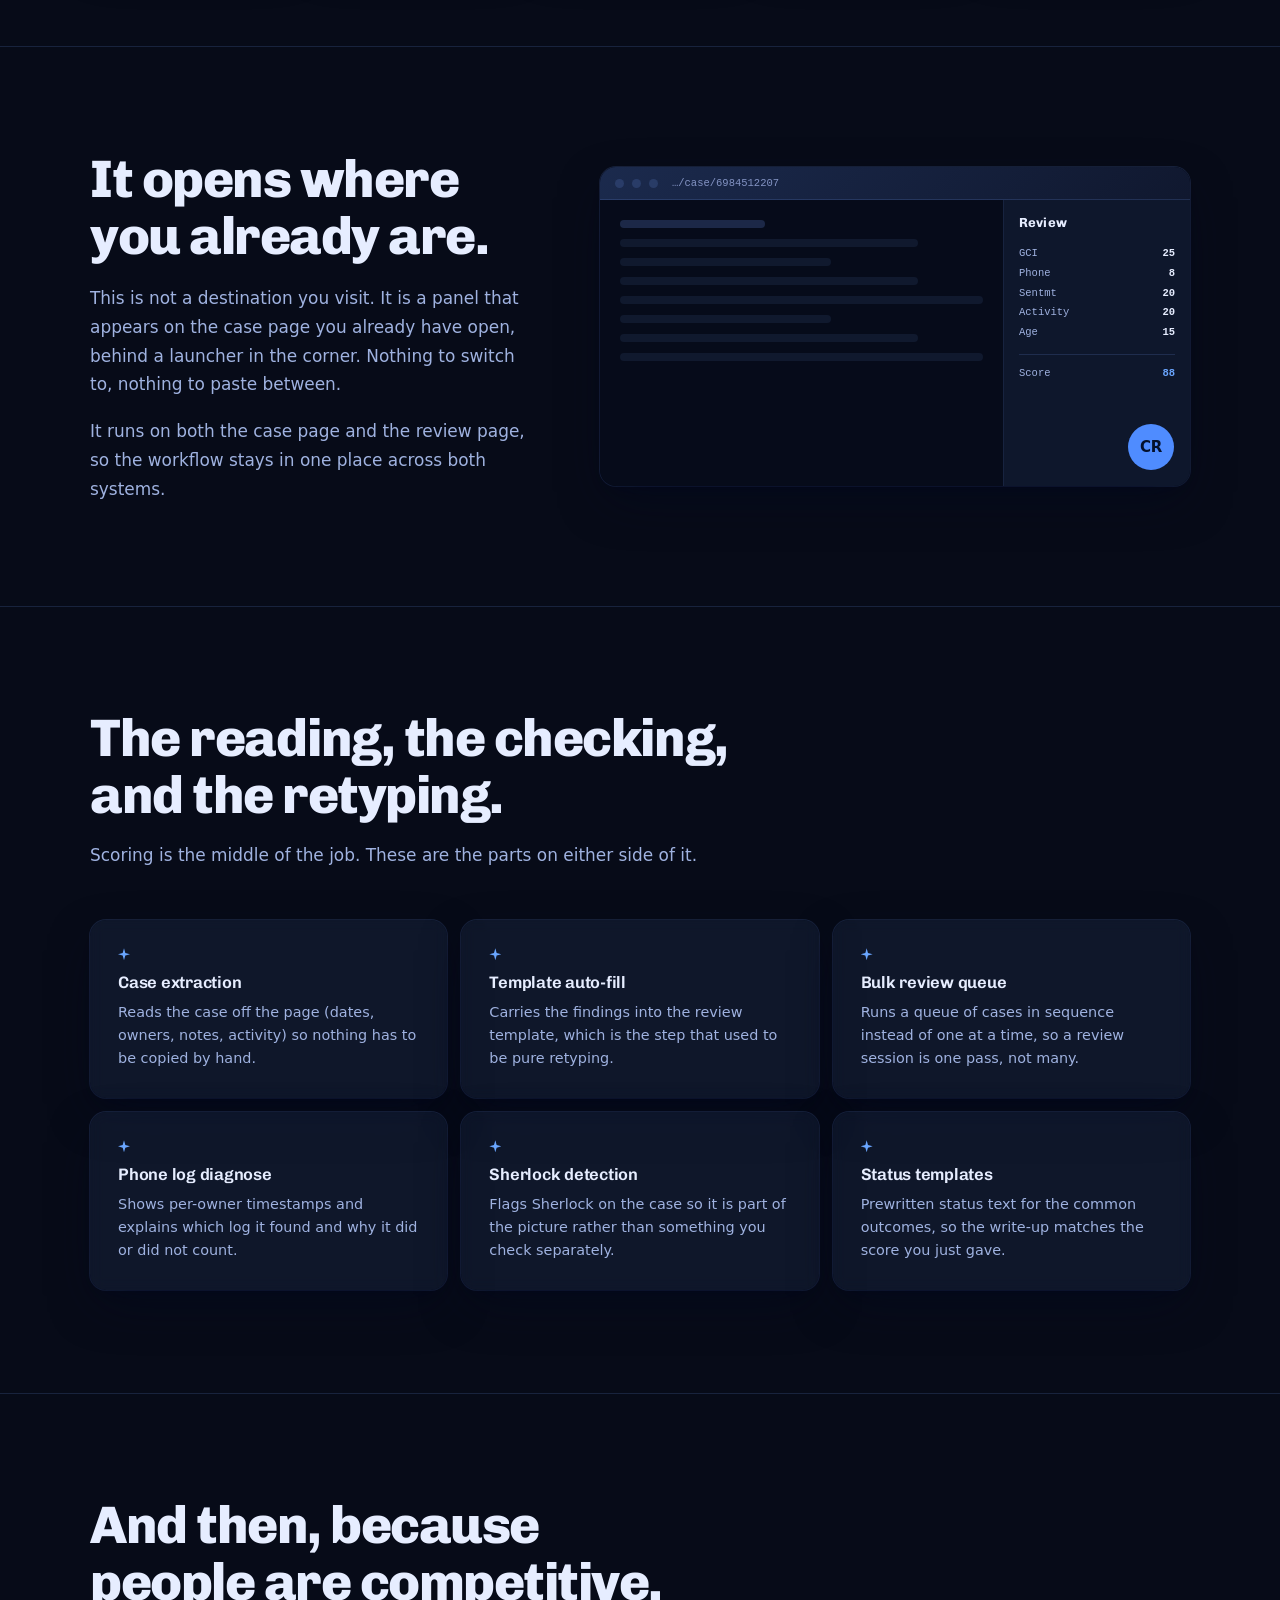
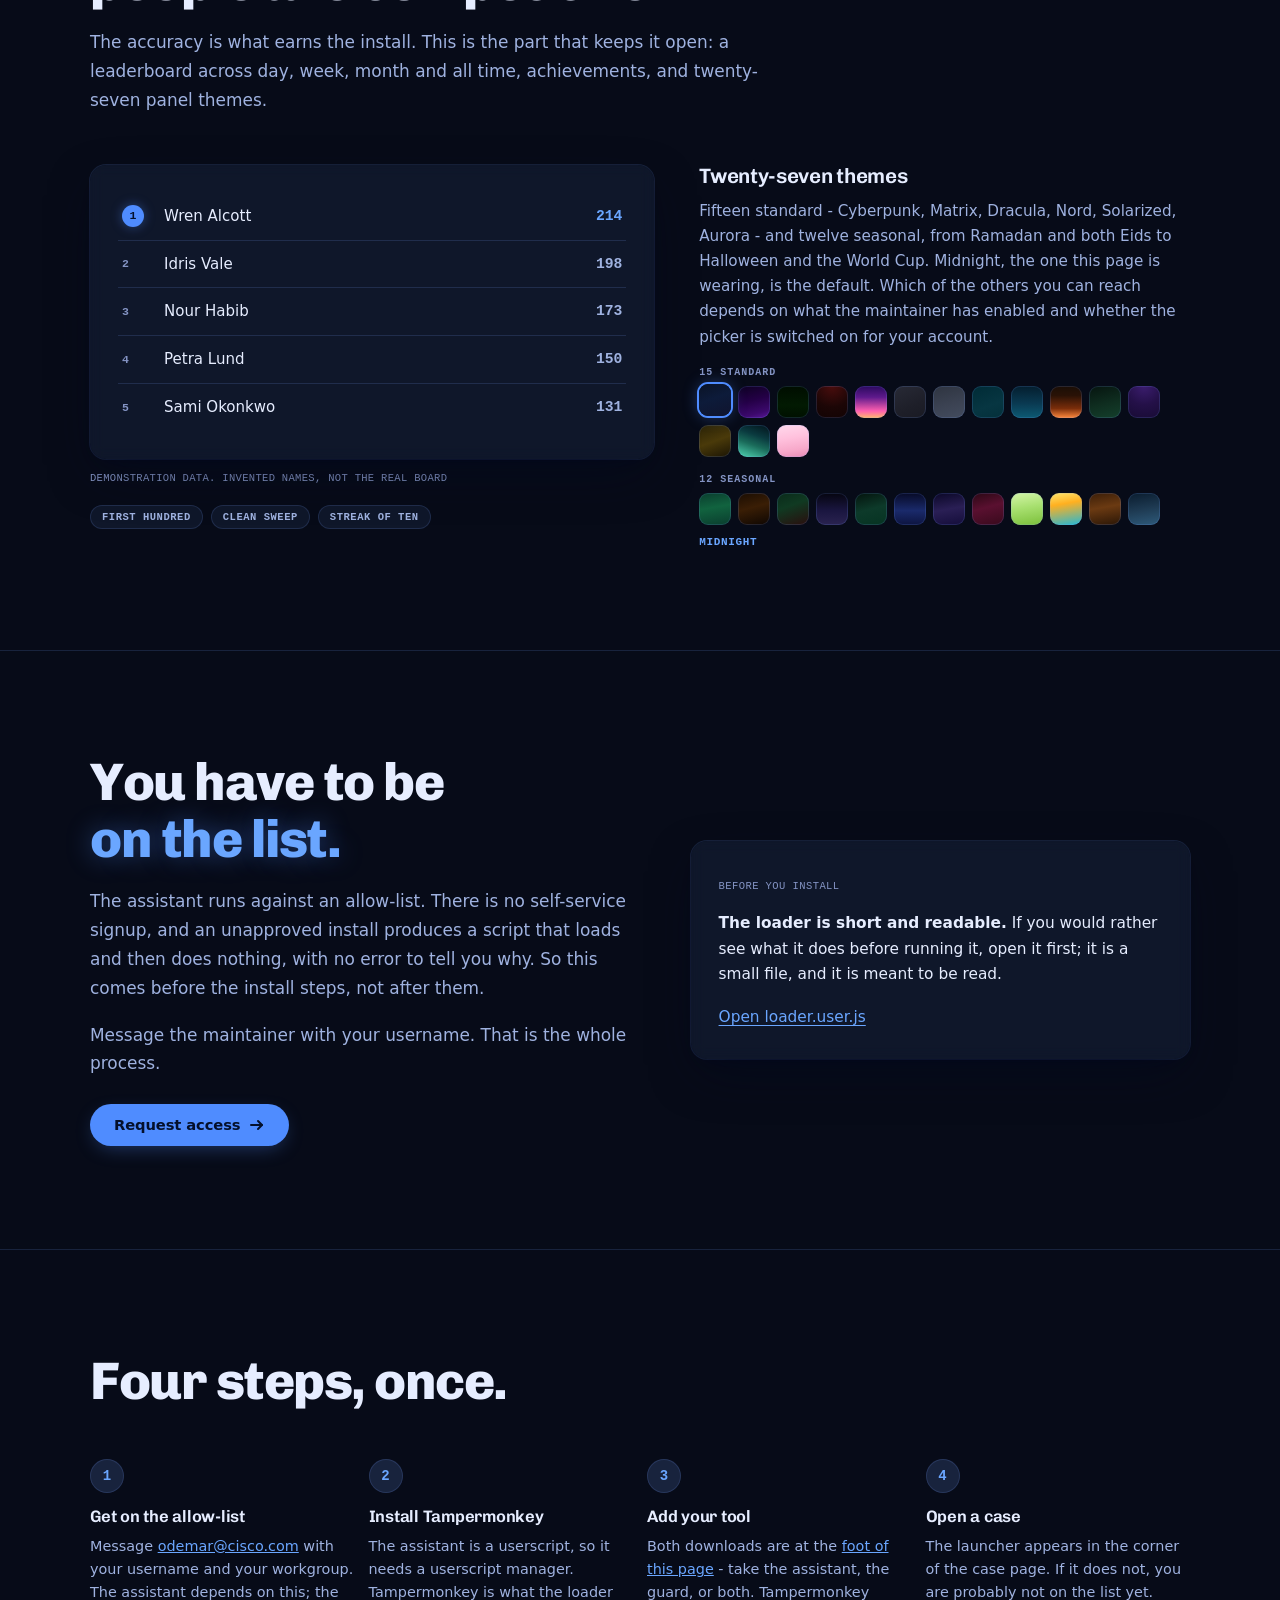
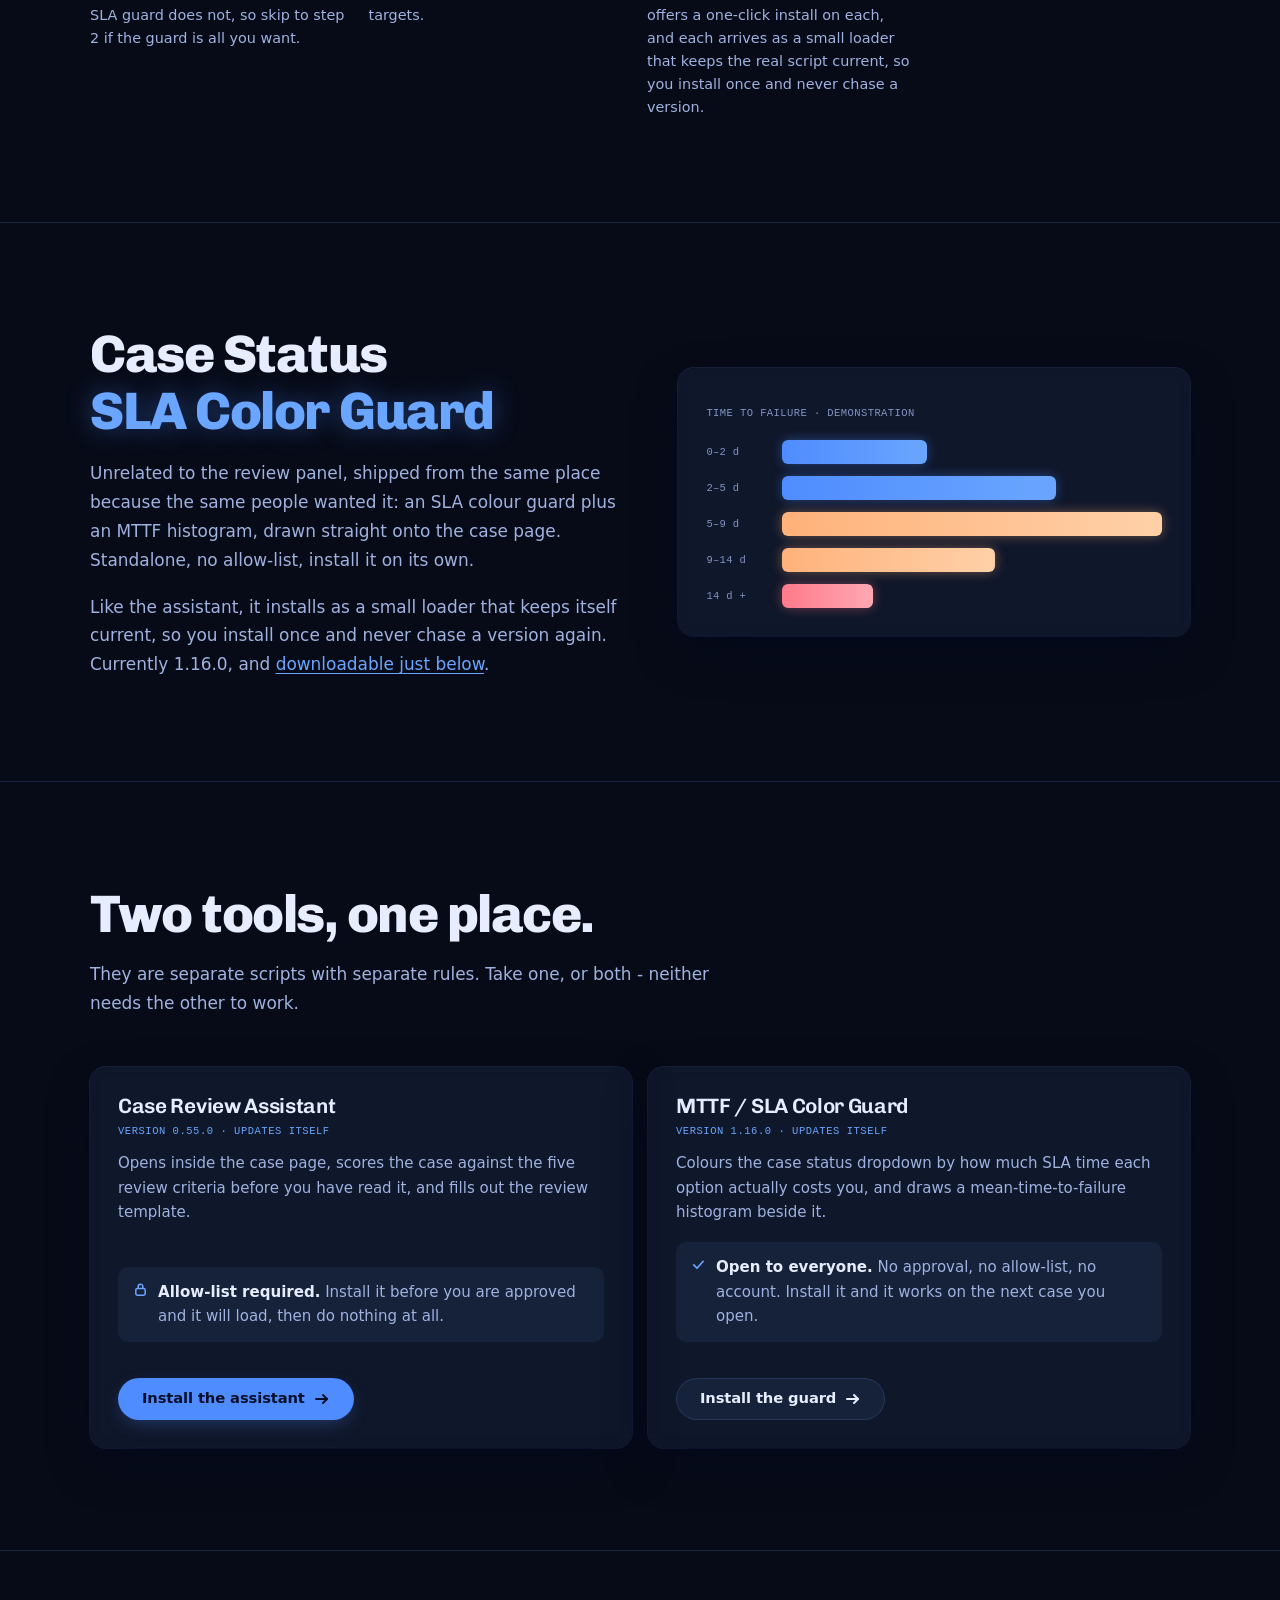
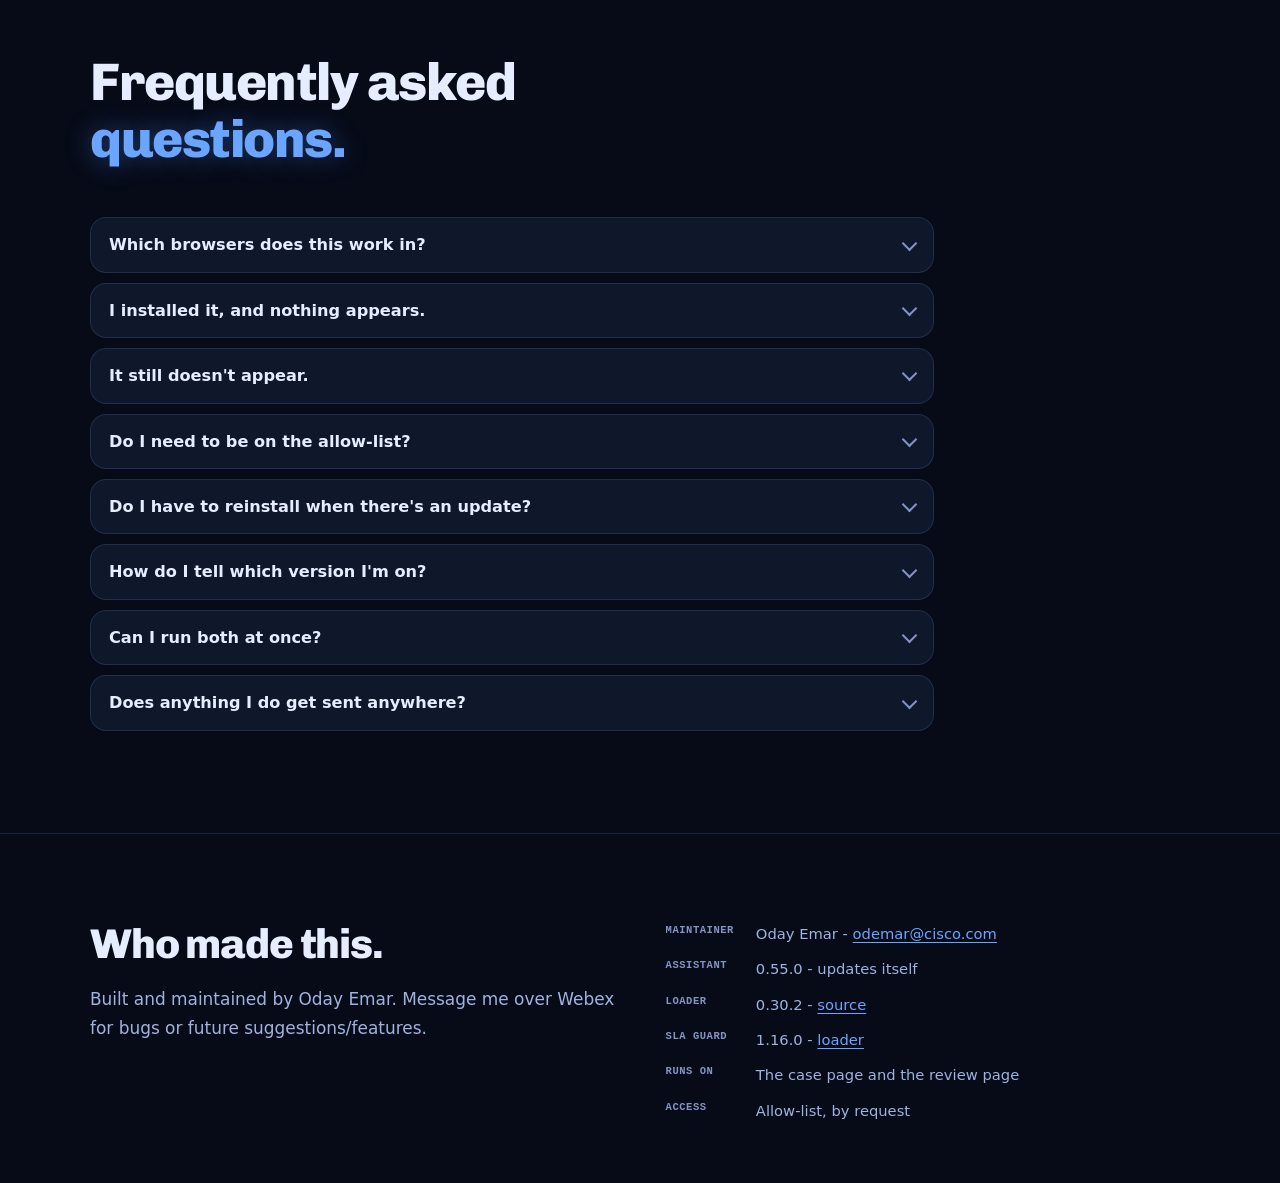
==== commit 558c8d09: "refactor(site): externalize landing-page stylesheet to index.css Prerequisite for a Content-Security" ====
--- a/index.html
+++ b/index.html
@@ -14,522 +14,7 @@
      Inline and first in the head: a deferred file could fail to load and
      take the whole page's content with it. -->
 <script>document.documentElement.className+=" js";</script>
-<style>
-/* ==========================================================
-   MIDNIGHT - the panel's own theme, at page scale.
-
-   Not a dark mode invented for this page. Every value below is
-   lifted from THEMES.midnight in cra.user.js, which is the
-   default theme of the thing being advertised: the gradient,
-   the blue-tinted translucent surfaces, the accent, the glow,
-   and the starfield with its occasional meteor.
-
-   The point is recognition. Somebody who has the panel open
-   should arrive here and find the same room.
-   ========================================================== */
-:root{
-  /* --- straight from THEMES.midnight.tokens --- */
-  /* --bg and --grad are the ONE departure: the theme's navy is taken down
-     to near-black so a deep-space field has somewhere to sit. Every other
-     token below is the panel's, untouched. */
-  --bg:#070b18;
-  --surf:rgba(120,160,255,0.08);
-  --surf2:rgba(120,160,255,0.16);
-  --border:rgba(120,160,255,0.16);
-  --text:#e6edff;
-  --dim:#9fb2e0;
-  --mut:#5e6f9e;
-  --accent:#4f8cff;
-  --accent2:#6aa6ff;
-  --field:rgba(6,12,28,0.7);
-  --shadow:rgba(0,8,30,0.6);
-  --glow:rgba(79,140,255,0.4);
-  --on-accent:#04102b;
-
-  /* Deep space: near-black navy into indigo, on the theme's 160deg axis.
-     This is the floor the nebulae are painted onto, and it is deliberately
-     darker than the panel's own gradient (luminance .0056 against .0117)
-     so there is room to put colour above it without spending contrast. */
-  --grad:linear-gradient(160deg,#05060f 0%,#080a1e 45%,#06060f 100%);
-  --head-a:#1b2a4d;
-  --head-b:#10182f;
-
-  /* --mut is 3.74:1 on this ground. In the panel it labels chrome at a
-     glance; on a page it would be setting paragraphs, so it never sets
-     type here. This is its accessible sibling, following the same `-t`
-     convention the rest of this project uses, and it is what small
-     de-emphasised text actually gets. */
-  --mut-t:#8494c4;
-
-  --radius:16px;
-  --radius-sm:10px;
-  --wrap:1180px;
-  --gut:clamp(20px,4vw,40px);
-
-  /* The panel's own elevation, three layers: a long soft drop, a short
-     contact shadow, and a hairline ring standing in for a border. */
-  --lift:0 18px 50px -12px var(--shadow),0 6px 18px -8px var(--shadow),0 0 0 1px var(--border);
-  --lift-hi:0 22px 60px -12px var(--shadow),0 8px 22px -8px var(--shadow),0 0 0 1px var(--accent);
-
-  /* Two stacks, on purpose.
-
-     Body is the panel's own, verbatim from cra.user.js -- the product
-     renders in system UI, so prose here does too. It costs no request and
-     cannot flash.
-
-     THEMES.midnight defines no typeface, so display is the one place this
-     page is not copying the product, and it is where a landing page earns
-     its presence. Chivo is a Franklin-descended grotesque: sturdy, a little
-     industrial, with terminals that cut on an angle rather than sitting
-     flat. At 4.9rem that reads as built rather than as a default, which
-     suits an engineering tool better than the neutral geometrics every
-     product page currently reaches for. Three weights, headings ONLY --
-     every other word on this page is set in the system stack. */
-  --sans:-apple-system,BlinkMacSystemFont,"Segoe UI",Roboto,system-ui,sans-serif;
-  --display:"Chivo",var(--sans);
-  --mono:ui-monospace,SFMono-Regular,"Cascadia Mono","Consolas",monospace;
-}
-
-*{box-sizing:border-box}
-html{scroll-behavior:smooth}
-@media (prefers-reduced-motion:reduce){html{scroll-behavior:auto}}
-
-body{
-  margin:0;
-  background:var(--bg);
-  color:var(--text);
-  font:400 17px/1.65 var(--sans);
-  -webkit-font-smoothing:antialiased;
-  overflow-x:hidden;
-}
-
-/* The night itself: the theme's gradient, pinned so it does not scroll
-   away, with the starfield painted on top of it and everything else
-   above that. */
-#sky{
-  position:fixed;inset:0;z-index:0;pointer-events:none;
-  background:var(--grad);
-}
-/* The nebula field. Painted once per load at a sixth of the viewport and
-   stretched back up -- nebulae are soft, so the browser's own upscaling
-   IS the blur, and it costs a 1/36th-size buffer instead of a full-screen
-   one. Sits under the stars and over the ground. */
-#nebula{
-  position:fixed;inset:0;z-index:1;pointer-events:none;
-  width:100%;height:100%;
-}
-#stars{
-  position:fixed;inset:0;z-index:2;pointer-events:none;
-  width:100%;height:100%;
-}
-header,main,footer{position:relative;z-index:3}
-
-.wrap{width:100%;max-width:var(--wrap);margin-inline:auto;padding-inline:var(--gut)}
-
-h1,h2,h3,h4{font-family:var(--display);margin:0;line-height:1.08;letter-spacing:-.022em;font-weight:700}
-h1{font-size:clamp(2.7rem,6.4vw,4.9rem);letter-spacing:-.032em;font-weight:800}
-h2{font-size:clamp(2rem,4.2vw,3.3rem);letter-spacing:-.028em;font-weight:800}
-h3{font-size:1.16rem;letter-spacing:-.015em;font-weight:600}
-
-/* The accent word. The glow is the theme's own --glow, the same one the
-   panel pulses on its primary button, kept low so it reads as light on
-   the letterform rather than as a blur. */
-.s{color:var(--accent2);text-shadow:0 0 26px var(--glow)}
-
-p{margin:0 0 18px}
-p:last-child{margin-bottom:0}
-.lede{font-size:1.06rem;line-height:1.7;color:var(--dim);max-width:62ch}
-a{color:var(--accent2)}
-a:hover{color:var(--text)}
-
-.sr-only{position:absolute;width:1px;height:1px;padding:0;margin:-1px;overflow:hidden;clip:rect(0 0 0 0);white-space:nowrap;border:0}
-
-:focus-visible{outline:2.5px solid var(--accent2);outline-offset:3px;border-radius:4px}
-
-/* ---- surfaces: the panel's glass ---------------------------
-   Translucent blue over the gradient rather than a flat fill, so the
-   night shows through every card the way it shows through the panel. */
-.card{
-  background:var(--surf);
-  border-radius:var(--radius);
-  box-shadow:var(--lift);
-  backdrop-filter:blur(7px);
-  -webkit-backdrop-filter:blur(7px);
-  padding:clamp(20px,2.4vw,28px);
-}
-
-/* ---- masthead ---------------------------------------------- */
-.mast{
-  position:sticky;top:0;z-index:40;
-  background:linear-gradient(180deg,rgba(10,19,38,.92),rgba(10,19,38,.72));
-  backdrop-filter:blur(14px);-webkit-backdrop-filter:blur(14px);
-  border-bottom:1px solid var(--border);
-}
-.mast-in{display:flex;align-items:center;gap:24px;height:64px}
-.mark{
-  display:inline-flex;align-items:center;gap:10px;
-  font-weight:700;font-size:.95rem;letter-spacing:-.01em;
-  color:var(--text);text-decoration:none;white-space:nowrap;
-}
-.mark .moon{
-  width:26px;height:26px;border-radius:50%;flex:none;
-  background:radial-gradient(circle at 34% 32%,#eaf1ff 0%,#b9ccff 42%,var(--accent) 100%);
-  box-shadow:0 0 16px var(--glow);
-}
-.mast nav{margin-left:auto;display:flex;gap:4px;overflow-x:auto;scrollbar-width:none}
-.mast nav::-webkit-scrollbar{display:none}
-.mast nav a{
-  color:var(--dim);text-decoration:none;white-space:nowrap;
-  font-size:.83rem;font-weight:500;
-  padding:7px 11px;border-radius:999px;
-  transition:background .2s,color .2s;
-}
-.mast nav a:hover{color:var(--text);background:var(--surf)}
-.mast nav a[aria-current="true"]{color:var(--text);background:var(--surf2)}
-@media (max-width:820px){.mast nav{display:none}}
-
-/* ---- buttons: the panel's pill + its glow pulse ------------- */
-.btn{
-  display:inline-flex;align-items:center;gap:9px;
-  padding:13px 24px;border-radius:999px;
-  background:var(--accent);color:var(--on-accent);
-  font:700 .92rem/1 var(--sans);letter-spacing:-.008em;
-  text-decoration:none;border:0;cursor:pointer;
-  box-shadow:0 6px 20px -6px var(--glow);
-  transition:transform .18s cubic-bezier(.2,.8,.3,1),box-shadow .22s,background .22s;
-}
-.btn:hover{background:var(--accent2);color:var(--on-accent);transform:translateY(-2px);box-shadow:0 12px 30px -8px var(--glow)}
-.btn:active{transform:translateY(0)}
-.btn--ghost{
-  background:var(--surf);color:var(--text);
-  box-shadow:inset 0 0 0 1px var(--border);
-}
-.btn--ghost:hover{background:var(--surf2);color:var(--text);box-shadow:inset 0 0 0 1px var(--accent)}
-.btn svg{flex:none}
-.acts{display:flex;gap:12px;flex-wrap:wrap;margin-top:26px}
-
-/* ---- hero -------------------------------------------------- */
-.hero{padding:clamp(56px,8vw,104px) 0 clamp(40px,5vw,72px)}
-.hero-grid{display:grid;grid-template-columns:minmax(0,1.02fr) minmax(0,1fr);gap:clamp(32px,5vw,68px);align-items:center}
-@media (max-width:980px){.hero-grid{grid-template-columns:minmax(0,1fr)}}
-.hero h1 .l{display:block}
-
-/* A closed door, not a coloured stripe. The accent bar down one edge said
-   "notice" generically; the lock says which KIND of notice, which is the
-   single most important thing on this page -- installing without being on
-   the list gets you a script that silently does nothing. */
-.gate{
-  display:flex;gap:13px;align-items:flex-start;
-  margin-top:26px;padding:16px 18px;
-  background:var(--surf);border-radius:var(--radius-sm);
-  box-shadow:inset 0 0 0 1px var(--border);
-  font-size:.95rem;line-height:1.6;color:var(--dim);
-}
-.gate svg{flex:none;margin-top:3px;color:var(--accent2)}
-.gate p{margin:0}
-.gate strong{color:var(--text);font-weight:600}
-
-/* ---- the panel mock: the product, not an illustration ------- */
-.panel{
-  border-radius:var(--radius);
-  background:var(--field);
-  box-shadow:var(--lift);
-  overflow:hidden;
-  backdrop-filter:blur(9px);-webkit-backdrop-filter:blur(9px);
-}
-.panel-head{
-  padding:14px 18px;
-  background:linear-gradient(135deg,var(--head-a),var(--head-b));
-  border-bottom:1px solid var(--border);
-  display:flex;align-items:center;justify-content:space-between;gap:12px;
-}
-.panel-title{font-weight:700;font-size:.92rem;letter-spacing:-.01em}
-.slug{font:500 10.5px/1 var(--mono);color:var(--mut-t);letter-spacing:.04em;text-transform:uppercase}
-.panel-body{padding:18px}
-
-/* Each criterion is a meter. The fill is the accent with its own glow,
-   and the one that failed is the only thing on the card that is not
-   blue - so the eye lands on the miss without a legend. */
-.meter{display:grid;grid-template-columns:96px minmax(0,1fr) 54px;gap:14px;align-items:center;margin-bottom:14px}
-.meter:last-child{margin-bottom:0}
-.meter-name{font-size:.82rem;font-weight:500;color:var(--dim);line-height:1.25}
-.meter-track{height:9px;border-radius:999px;background:rgba(120,160,255,.10);overflow:hidden;position:relative}
-/* Always at its true width -- the reveal is a CLIP, not a resize.
-   Animating width would relayout the row on every frame of five staggered
-   fills; clip-path only repaints. scaleX would have been the other option
-   and is wrong here: it squashes the pill's end caps as it grows.
-
-   The clip is inset 18px BEYOND the border box on the three static sides
-   so it never crops the 12px glow at rest. Only the right edge travels. */
-.meter-fill{
-  display:block;height:100%;border-radius:999px;width:var(--w);
-  background:linear-gradient(90deg,var(--accent),var(--accent2));
-  box-shadow:0 0 12px var(--glow);
-}
-.js .meter-fill{clip-path:inset(-18px 100% -18px -18px round 999px)}
-.meter-pts{font:600 11.5px/1 var(--mono);color:var(--dim);text-align:right;white-space:nowrap}
-.meter.miss .meter-fill{background:linear-gradient(90deg,#ff8a5c,#ffb27a);box-shadow:0 0 12px rgba(255,138,92,.45)}
-.meter.miss .meter-pts{color:#ffb27a}
-
-/* the meters fill once the card is actually seen */
-.js .lit .meter-fill{
-  clip-path:inset(-18px -18px -18px -18px round 999px);
-  transition:clip-path 1.05s cubic-bezier(.16,1,.3,1);
-  transition-delay:calc(var(--i)*.12s);
-}
-@media (prefers-reduced-motion:reduce){
-  /* not merely "no transition" -- never clipped, so the bars are simply
-     already drawn rather than snapping in on a stagger */
-  .js .meter-fill,.js .lit .meter-fill{clip-path:none;transition:none}
-}
-
-.verdict{display:flex;align-items:center;gap:16px;margin-top:20px;padding-top:18px;border-top:1px solid var(--border)}
-.score{
-  flex:none;width:74px;height:74px;border-radius:50%;
-  display:grid;place-items:center;line-height:1;
-  background:radial-gradient(circle at 50% 40%,rgba(79,140,255,.30),rgba(79,140,255,.06));
-  box-shadow:0 0 0 1px var(--border),0 0 28px var(--glow);
-}
-.score b{display:block;font-family:var(--display);font-size:1.62rem;font-weight:700;letter-spacing:-.03em}
-.score span{display:block;font:500 8.5px/1 var(--mono);color:var(--mut-t);letter-spacing:.1em;margin-top:3px}
-.verdict p{font-size:.88rem;line-height:1.55;color:var(--dim);margin:0}
-.verdict b{color:var(--text);font-weight:600}
-
-/* ---- sections ---------------------------------------------- */
-section{padding:clamp(56px,8vw,108px) 0;border-top:1px solid var(--border)}
-.sec-head{max-width:64ch;margin-bottom:clamp(30px,4vw,50px)}
-.sec-head .lede{margin-top:18px}
-
-/* ---- the five criteria ------------------------------------- */
-.crit{display:grid;grid-template-columns:repeat(5,minmax(0,1fr));gap:14px}
-@media (max-width:1040px){.crit{grid-template-columns:repeat(2,minmax(0,1fr))}}
-@media (max-width:560px){.crit{grid-template-columns:minmax(0,1fr)}}
-.crit .card{display:flex;flex-direction:column;transition:box-shadow .25s,transform .25s}
-.crit .card:hover{transform:translateY(-3px);box-shadow:var(--lift-hi)}
-.crit .bar{display:block;height:4px;border-radius:999px;margin-bottom:16px;background:linear-gradient(90deg,var(--accent),var(--accent2));box-shadow:0 0 12px var(--glow)}
-.crit .pts{font:600 10.5px/1 var(--mono);color:var(--accent2);letter-spacing:.07em;text-transform:uppercase;display:block;margin-bottom:9px}
-.crit h3{margin-bottom:10px}
-.crit p{font-size:.9rem;line-height:1.6;color:var(--dim);margin-bottom:14px}
-.crit .thr{
-  margin-top:auto;margin-bottom:0;padding-top:12px;border-top:1px solid var(--border);
-  font:500 10.5px/1.5 var(--mono);color:var(--mut-t);letter-spacing:.02em;
-}
-
-/* ---- where it runs ----------------------------------------- */
-.situ{display:grid;grid-template-columns:minmax(0,.92fr) minmax(0,1.2fr);gap:clamp(30px,4.5vw,60px);align-items:center}
-@media (max-width:960px){.situ{grid-template-columns:minmax(0,1fr)}}
-.browser{border-radius:var(--radius);background:var(--field);box-shadow:var(--lift);position:relative;min-width:0;overflow:hidden}
-.browser-bar{display:flex;align-items:center;gap:8px;padding:11px 15px;border-bottom:1px solid var(--border);background:linear-gradient(135deg,var(--head-a),var(--head-b))}
-.dot{width:9px;height:9px;border-radius:50%;flex:none;background:var(--surf2)}
-.browser-bar span{font:400 10.5px/1 var(--mono);color:var(--mut-t);overflow:hidden;text-overflow:ellipsis;white-space:nowrap;min-width:0;margin-left:6px}
-.browser-body{display:grid;grid-template-columns:minmax(0,1fr) 186px;min-height:286px}
-@media (max-width:560px){.browser-body{grid-template-columns:minmax(0,1fr) 140px}}
-.host{padding:20px;border-right:1px solid var(--border);min-width:0}
-.host-line{height:8px;border-radius:999px;background:rgba(120,160,255,.09);margin-bottom:11px}
-.host-line.s{width:58%}
-.host-line.m{width:82%}
-.host-line.t{width:40%;background:rgba(120,160,255,.2)}
-.mini{padding:16px 15px;background:var(--surf)}
-.mini h4{font-size:.82rem;font-weight:700;margin-bottom:13px;letter-spacing:.01em}
-.mini-row{display:flex;justify-content:space-between;gap:8px;font:400 10.5px/1.9 var(--mono);color:var(--dim)}
-.mini-row b{font-weight:600;color:var(--text)}
-.mini-row.tot{margin-top:11px;border-top:1px solid var(--border);padding-top:9px}
-.mini-row.tot b{color:var(--accent2)}
-/* the launcher, pulsing exactly like the panel's own */
-.launcher{
-  position:absolute;right:16px;bottom:16px;width:46px;height:46px;border-radius:50%;
-  background:var(--accent);display:grid;place-items:center;color:var(--on-accent);
-  font:700 15px/1 var(--sans);letter-spacing:-.02em;
-  animation:pulse 2.6s ease-in-out infinite;
-}
-@keyframes pulse{
-  0%,100%{box-shadow:0 0 0 0 var(--glow)}
-  50%{box-shadow:0 0 16px 2px var(--glow)}
-}
-@media (prefers-reduced-motion:reduce){
-  .launcher{animation:none;box-shadow:0 0 14px 1px var(--glow)}
-}
-
-/* ---- what it does ------------------------------------------ */
-.does{display:grid;grid-template-columns:repeat(3,minmax(0,1fr));gap:14px}
-@media (max-width:900px){.does{grid-template-columns:repeat(2,minmax(0,1fr))}}
-@media (max-width:600px){.does{grid-template-columns:minmax(0,1fr)}}
-.does .card{transition:box-shadow .25s,transform .25s}
-.does .card:hover{transform:translateY(-3px);box-shadow:var(--lift-hi)}
-.does h3{margin-bottom:9px;font-size:1.04rem}
-.does p{font-size:.9rem;line-height:1.6;color:var(--dim);margin:0}
-/* a single star, the page's own motif, standing in for an icon set */
-.does .star{
-  display:block;width:12px;height:12px;margin-bottom:14px;
-  background:var(--accent2);
-  clip-path:polygon(50% 0,61% 39%,100% 50%,61% 61%,50% 100%,39% 61%,0 50%,39% 39%);
-  filter:drop-shadow(0 0 7px var(--glow));
-}
-
-/* ---- the game layer ---------------------------------------- */
-.team{display:grid;grid-template-columns:minmax(0,1.15fr) minmax(0,1fr);gap:clamp(26px,3.5vw,48px);align-items:start}
-@media (max-width:900px){.team{grid-template-columns:minmax(0,1fr)}}
-.board-row{
-  display:grid;grid-template-columns:30px minmax(0,1fr) auto;gap:12px;align-items:center;
-  padding:11px 4px;border-bottom:1px solid var(--border);font-size:.94rem;
-}
-.board-row:last-child{border-bottom:0}
-.board-row .r{font:600 11.5px/1 var(--mono);color:var(--mut-t)}
-.board-row .v{font:600 .92rem/1 var(--mono);color:var(--dim)}
-.board-row.top{color:var(--text)}
-.board-row.top .r{color:var(--on-accent);background:var(--accent);border-radius:50%;width:22px;height:22px;display:grid;place-items:center;box-shadow:0 0 12px var(--glow)}
-.board-row.top .v{color:var(--accent2)}
-.synthetic{display:block;margin-top:12px;font:500 10.5px/1.5 var(--mono);color:var(--mut-t);letter-spacing:.03em;text-transform:uppercase}
-.badges{display:flex;gap:8px;flex-wrap:wrap;margin-top:18px}
-.badge{
-  font:600 10.5px/1 var(--mono);letter-spacing:.05em;text-transform:uppercase;
-  padding:7px 12px;border-radius:999px;
-  background:var(--surf);color:var(--dim);box-shadow:inset 0 0 0 1px var(--border);
-}
-/* Twenty-seven of them, so the swatch comes down from 40px to 32 and the
-   catalogue reads as a palette rather than a row of buttons. Split into
-   its two real groups, because "15 standard and 12 seasonal" is the
-   actual shape of the thing and a single run of 27 hides it. */
-.sw-label{
-  display:block;margin:18px 0 8px;
-  font:600 10px/1 var(--mono);color:var(--mut-t);
-  letter-spacing:.1em;text-transform:uppercase;
-}
-.swatches{display:flex;gap:7px;flex-wrap:wrap}
-.swatches button{
-  width:32px;height:32px;border-radius:9px;border:0;cursor:pointer;padding:0;
-  background:var(--t);box-shadow:inset 0 0 0 1px var(--border);
-  transition:transform .18s,box-shadow .18s;
-}
-.swatches button:hover{transform:translateY(-2px)}
-/* selection is never colour alone: the chosen swatch also lifts and
-   carries a ring in the accent */
-.swatches button[aria-pressed="true"]{box-shadow:0 0 0 2px var(--accent),0 0 16px var(--glow);transform:translateY(-2px)}
-.theme-name{display:block;margin-top:12px;font:600 11px/1 var(--mono);color:var(--accent2);letter-spacing:.06em;text-transform:uppercase;min-height:11px}
-
-/* ---- access ------------------------------------------------ */
-.access-grid{display:grid;grid-template-columns:minmax(0,1.1fr) minmax(0,1fr);gap:clamp(28px,4vw,56px);align-items:center}
-@media (max-width:900px){.access-grid{grid-template-columns:minmax(0,1fr)}}
-
-/* ---- install ----------------------------------------------- */
-.steps{list-style:none;margin:0;padding:0;display:grid;grid-template-columns:repeat(4,minmax(0,1fr));gap:14px;counter-reset:s}
-@media (max-width:1000px){.steps{grid-template-columns:repeat(2,minmax(0,1fr))}}
-@media (max-width:560px){.steps{grid-template-columns:minmax(0,1fr)}}
-.steps li{position:relative}
-.steps .n{
-  display:grid;place-items:center;width:34px;height:34px;border-radius:50%;
-  background:var(--surf2);color:var(--accent2);
-  font:700 14px/1 var(--mono);margin-bottom:15px;
-  box-shadow:inset 0 0 0 1px var(--border);
-}
-.steps h3{margin-bottom:9px;font-size:1.04rem}
-.steps p{font-size:.9rem;line-height:1.6;color:var(--dim);margin:0}
-
-/* ---- FAQ ---------------------------------------------------- */
-/* Questions stack closed; clicking one drops its answer. Built on native
-   <details>/<summary> rather than JS: it is keyboard-operable and
-   screen-reader-announced for free, it survives the page's scripts
-   failing, and current browsers expand a closed <details> when
-   find-in-page matches text inside it, so ctrl-F still reaches an answer
-   nobody has opened. */
-.faq{list-style:none;margin:0;padding:0;max-width:78ch;display:grid;gap:10px}
-.faq > li{
-  background:var(--surf);
-  border:1px solid var(--border);
-  border-radius:var(--radius);
-  overflow:hidden;
-}
-.faq summary{
-  list-style:none;
-  cursor:pointer;
-  display:flex;align-items:center;gap:16px;
-  padding:15px 18px;
-  font:600 1.01rem/1.45 var(--sans);
-  color:var(--text);
-  transition:background .18s ease;
-}
-/* Safari and older Chromium draw their own triangle; this is the only
-   way to take it away. */
-.faq summary::-webkit-details-marker{display:none}
-.faq summary:hover{background:var(--surf2)}
-.faq summary:focus-visible{outline:2px solid var(--accent);outline-offset:-2px}
-/* The chevron. A rotated corner rather than an icon so it costs no
-   request and inherits the theme's muted ink. */
-.faq summary::after{
-  content:'';
-  margin-left:auto;margin-top:-4px;
-  flex:none;width:9px;height:9px;
-  border-right:2px solid var(--mut-t);
-  border-bottom:2px solid var(--mut-t);
-  transform:rotate(45deg);
-  transition:transform .25s cubic-bezier(.16,1,.3,1);
-}
-.faq details[open] summary::after{transform:rotate(-135deg);margin-top:3px}
-@media (prefers-reduced-motion:reduce){
-  .faq summary,.faq summary::after{transition:none}
-}
-.faq .a{padding:2px 18px 18px}
-.faq .a p{font-size:.9rem;line-height:1.65;color:var(--dim);margin:0}
-.faq .a p + p{margin-top:11px}
-/* The two switches from the permissions answer. Set in mono and boxed so
-   they read as things to find in a UI rather than as prose. */
-.faq .switches{margin:12px 0 0;padding:0;list-style:none;display:grid;gap:7px}
-.faq .switches li{
-  font:600 12px/1.5 var(--mono);
-  color:var(--text);
-  background:var(--surf2);
-  border:1px solid var(--border);
-  border-radius:9px;
-  padding:9px 12px;
-}
-.faq code{font:600 12px/1.5 var(--mono);color:var(--text)}
-
-/* ---- SLA --------------------------------------------------- */
-.sla{display:grid;grid-template-columns:minmax(0,1.05fr) minmax(0,1fr);gap:clamp(28px,4vw,56px);align-items:center}
-@media (max-width:900px){.sla{grid-template-columns:minmax(0,1fr)}}
-.sla-bar{display:grid;grid-template-columns:64px minmax(0,1fr);gap:12px;align-items:center;margin-bottom:12px}
-.sla-bar:last-child{margin-bottom:0}
-.sla-bar span{font:500 10.5px/1 var(--mono);color:var(--mut-t);letter-spacing:.03em}
-.sla-bar i{display:block;height:24px;border-radius:6px;background:linear-gradient(90deg,var(--accent),var(--accent2));box-shadow:0 0 12px var(--glow)}
-.sla-bar.warn i{background:linear-gradient(90deg,#ffb27a,#ffd0a8);box-shadow:0 0 12px rgba(255,178,122,.4)}
-.sla-bar.bad i{background:linear-gradient(90deg,#ff7a8a,#ffa8b4);box-shadow:0 0 12px rgba(255,122,138,.4)}
-
-/* ---- download ---------------------------------------------- */
-.dl{display:grid;grid-template-columns:repeat(2,minmax(0,1fr));gap:16px}
-@media (max-width:820px){.dl{grid-template-columns:minmax(0,1fr)}}
-.dl .card{display:flex;flex-direction:column;transition:box-shadow .25s,transform .25s}
-.dl .card:hover{transform:translateY(-3px);box-shadow:var(--lift-hi)}
-.dl h3{font-size:1.3rem;margin-bottom:8px}
-.dl-ver{display:block;font:500 10.5px/1 var(--mono);color:var(--accent2);letter-spacing:.05em;text-transform:uppercase;margin-bottom:15px}
-.dl p{font-size:.94rem;line-height:1.62;color:var(--dim)}
-.dl-gate{
-  display:flex;gap:10px;align-items:flex-start;
-  margin-top:auto;padding:13px 15px;border-radius:var(--radius-sm);
-  background:var(--surf);font-size:.87rem;line-height:1.55;color:var(--dim);
-}
-.dl-gate svg{flex:none;margin-top:2px;color:var(--accent2)}
-.dl-gate b{color:var(--text);font-weight:600}
-.dl .acts{margin-top:18px}
-
-/* ---- footer ------------------------------------------------ */
-footer{border-top:1px solid var(--border);padding:clamp(50px,7vw,88px) 0 clamp(40px,5vw,60px)}
-.colo{display:grid;grid-template-columns:minmax(0,1fr) minmax(0,1fr);gap:clamp(28px,4vw,56px);align-items:start}
-@media (max-width:820px){.colo{grid-template-columns:minmax(0,1fr)}}
-.colo dl{margin:0;display:grid;grid-template-columns:auto minmax(0,1fr);gap:11px 22px;font-size:.92rem}
-.colo dt{font:600 10.5px/1.6 var(--mono);color:var(--mut-t);letter-spacing:.05em;text-transform:uppercase}
-.colo dd{margin:0;color:var(--dim)}
-.colo a{text-underline-offset:3px}
-
-/* ---- reveal ------------------------------------------------ */
-/* Gated on .js for the reason in the head: without script nothing ever
-   adds .seen, so an ungated rule would hide almost the entire page
-   behind a permanent opacity:0. */
-.js .rise{opacity:0;transform:translateY(18px);transition:opacity .7s ease,transform .7s cubic-bezier(.16,1,.3,1)}
-.js .rise.seen{opacity:1;transform:none}
-@media (prefers-reduced-motion:reduce){
-  .js .rise{opacity:1;transform:none;transition:none}
-}
-</style>
+<link rel="stylesheet" href="/index.css">
 </head>
 <body>
 
--- a/index.css
+++ b/index.css
@@ -0,0 +1,514 @@
+/* ==========================================================
+   MIDNIGHT - the panel's own theme, at page scale.
+
+   Not a dark mode invented for this page. Every value below is
+   lifted from THEMES.midnight in cra.user.js, which is the
+   default theme of the thing being advertised: the gradient,
+   the blue-tinted translucent surfaces, the accent, the glow,
+   and the starfield with its occasional meteor.
+
+   The point is recognition. Somebody who has the panel open
+   should arrive here and find the same room.
+   ========================================================== */
+:root{
+  /* --- straight from THEMES.midnight.tokens --- */
+  /* --bg and --grad are the ONE departure: the theme's navy is taken down
+     to near-black so a deep-space field has somewhere to sit. Every other
+     token below is the panel's, untouched. */
+  --bg:#070b18;
+  --surf:rgba(120,160,255,0.08);
+  --surf2:rgba(120,160,255,0.16);
+  --border:rgba(120,160,255,0.16);
+  --text:#e6edff;
+  --dim:#9fb2e0;
+  --mut:#5e6f9e;
+  --accent:#4f8cff;
+  --accent2:#6aa6ff;
+  --field:rgba(6,12,28,0.7);
+  --shadow:rgba(0,8,30,0.6);
+  --glow:rgba(79,140,255,0.4);
+  --on-accent:#04102b;
+
+  /* Deep space: near-black navy into indigo, on the theme's 160deg axis.
+     This is the floor the nebulae are painted onto, and it is deliberately
+     darker than the panel's own gradient (luminance .0056 against .0117)
+     so there is room to put colour above it without spending contrast. */
+  --grad:linear-gradient(160deg,#05060f 0%,#080a1e 45%,#06060f 100%);
+  --head-a:#1b2a4d;
+  --head-b:#10182f;
+
+  /* --mut is 3.74:1 on this ground. In the panel it labels chrome at a
+     glance; on a page it would be setting paragraphs, so it never sets
+     type here. This is its accessible sibling, following the same `-t`
+     convention the rest of this project uses, and it is what small
+     de-emphasised text actually gets. */
+  --mut-t:#8494c4;
+
+  --radius:16px;
+  --radius-sm:10px;
+  --wrap:1180px;
+  --gut:clamp(20px,4vw,40px);
+
+  /* The panel's own elevation, three layers: a long soft drop, a short
+     contact shadow, and a hairline ring standing in for a border. */
+  --lift:0 18px 50px -12px var(--shadow),0 6px 18px -8px var(--shadow),0 0 0 1px var(--border);
+  --lift-hi:0 22px 60px -12px var(--shadow),0 8px 22px -8px var(--shadow),0 0 0 1px var(--accent);
+
+  /* Two stacks, on purpose.
+
+     Body is the panel's own, verbatim from cra.user.js -- the product
+     renders in system UI, so prose here does too. It costs no request and
+     cannot flash.
+
+     THEMES.midnight defines no typeface, so display is the one place this
+     page is not copying the product, and it is where a landing page earns
+     its presence. Chivo is a Franklin-descended grotesque: sturdy, a little
+     industrial, with terminals that cut on an angle rather than sitting
+     flat. At 4.9rem that reads as built rather than as a default, which
+     suits an engineering tool better than the neutral geometrics every
+     product page currently reaches for. Three weights, headings ONLY --
+     every other word on this page is set in the system stack. */
+  --sans:-apple-system,BlinkMacSystemFont,"Segoe UI",Roboto,system-ui,sans-serif;
+  --display:"Chivo",var(--sans);
+  --mono:ui-monospace,SFMono-Regular,"Cascadia Mono","Consolas",monospace;
+}
+
+*{box-sizing:border-box}
+html{scroll-behavior:smooth}
+@media (prefers-reduced-motion:reduce){html{scroll-behavior:auto}}
+
+body{
+  margin:0;
+  background:var(--bg);
+  color:var(--text);
+  font:400 17px/1.65 var(--sans);
+  -webkit-font-smoothing:antialiased;
+  overflow-x:hidden;
+}
+
+/* The night itself: the theme's gradient, pinned so it does not scroll
+   away, with the starfield painted on top of it and everything else
+   above that. */
+#sky{
+  position:fixed;inset:0;z-index:0;pointer-events:none;
+  background:var(--grad);
+}
+/* The nebula field. Painted once per load at a sixth of the viewport and
+   stretched back up -- nebulae are soft, so the browser's own upscaling
+   IS the blur, and it costs a 1/36th-size buffer instead of a full-screen
+   one. Sits under the stars and over the ground. */
+#nebula{
+  position:fixed;inset:0;z-index:1;pointer-events:none;
+  width:100%;height:100%;
+}
+#stars{
+  position:fixed;inset:0;z-index:2;pointer-events:none;
+  width:100%;height:100%;
+}
+header,main,footer{position:relative;z-index:3}
+
+.wrap{width:100%;max-width:var(--wrap);margin-inline:auto;padding-inline:var(--gut)}
+
+h1,h2,h3,h4{font-family:var(--display);margin:0;line-height:1.08;letter-spacing:-.022em;font-weight:700}
+h1{font-size:clamp(2.7rem,6.4vw,4.9rem);letter-spacing:-.032em;font-weight:800}
+h2{font-size:clamp(2rem,4.2vw,3.3rem);letter-spacing:-.028em;font-weight:800}
+h3{font-size:1.16rem;letter-spacing:-.015em;font-weight:600}
+
+/* The accent word. The glow is the theme's own --glow, the same one the
+   panel pulses on its primary button, kept low so it reads as light on
+   the letterform rather than as a blur. */
+.s{color:var(--accent2);text-shadow:0 0 26px var(--glow)}
+
+p{margin:0 0 18px}
+p:last-child{margin-bottom:0}
+.lede{font-size:1.06rem;line-height:1.7;color:var(--dim);max-width:62ch}
+a{color:var(--accent2)}
+a:hover{color:var(--text)}
+
+.sr-only{position:absolute;width:1px;height:1px;padding:0;margin:-1px;overflow:hidden;clip:rect(0 0 0 0);white-space:nowrap;border:0}
+
+:focus-visible{outline:2.5px solid var(--accent2);outline-offset:3px;border-radius:4px}
+
+/* ---- surfaces: the panel's glass ---------------------------
+   Translucent blue over the gradient rather than a flat fill, so the
+   night shows through every card the way it shows through the panel. */
+.card{
+  background:var(--surf);
+  border-radius:var(--radius);
+  box-shadow:var(--lift);
+  backdrop-filter:blur(7px);
+  -webkit-backdrop-filter:blur(7px);
+  padding:clamp(20px,2.4vw,28px);
+}
+
+/* ---- masthead ---------------------------------------------- */
+.mast{
+  position:sticky;top:0;z-index:40;
+  background:linear-gradient(180deg,rgba(10,19,38,.92),rgba(10,19,38,.72));
+  backdrop-filter:blur(14px);-webkit-backdrop-filter:blur(14px);
+  border-bottom:1px solid var(--border);
+}
+.mast-in{display:flex;align-items:center;gap:24px;height:64px}
+.mark{
+  display:inline-flex;align-items:center;gap:10px;
+  font-weight:700;font-size:.95rem;letter-spacing:-.01em;
+  color:var(--text);text-decoration:none;white-space:nowrap;
+}
+.mark .moon{
+  width:26px;height:26px;border-radius:50%;flex:none;
+  background:radial-gradient(circle at 34% 32%,#eaf1ff 0%,#b9ccff 42%,var(--accent) 100%);
+  box-shadow:0 0 16px var(--glow);
+}
+.mast nav{margin-left:auto;display:flex;gap:4px;overflow-x:auto;scrollbar-width:none}
+.mast nav::-webkit-scrollbar{display:none}
+.mast nav a{
+  color:var(--dim);text-decoration:none;white-space:nowrap;
+  font-size:.83rem;font-weight:500;
+  padding:7px 11px;border-radius:999px;
+  transition:background .2s,color .2s;
+}
+.mast nav a:hover{color:var(--text);background:var(--surf)}
+.mast nav a[aria-current="true"]{color:var(--text);background:var(--surf2)}
+@media (max-width:820px){.mast nav{display:none}}
+
+/* ---- buttons: the panel's pill + its glow pulse ------------- */
+.btn{
+  display:inline-flex;align-items:center;gap:9px;
+  padding:13px 24px;border-radius:999px;
+  background:var(--accent);color:var(--on-accent);
+  font:700 .92rem/1 var(--sans);letter-spacing:-.008em;
+  text-decoration:none;border:0;cursor:pointer;
+  box-shadow:0 6px 20px -6px var(--glow);
+  transition:transform .18s cubic-bezier(.2,.8,.3,1),box-shadow .22s,background .22s;
+}
+.btn:hover{background:var(--accent2);color:var(--on-accent);transform:translateY(-2px);box-shadow:0 12px 30px -8px var(--glow)}
+.btn:active{transform:translateY(0)}
+.btn--ghost{
+  background:var(--surf);color:var(--text);
+  box-shadow:inset 0 0 0 1px var(--border);
+}
+.btn--ghost:hover{background:var(--surf2);color:var(--text);box-shadow:inset 0 0 0 1px var(--accent)}
+.btn svg{flex:none}
+.acts{display:flex;gap:12px;flex-wrap:wrap;margin-top:26px}
+
+/* ---- hero -------------------------------------------------- */
+.hero{padding:clamp(56px,8vw,104px) 0 clamp(40px,5vw,72px)}
+.hero-grid{display:grid;grid-template-columns:minmax(0,1.02fr) minmax(0,1fr);gap:clamp(32px,5vw,68px);align-items:center}
+@media (max-width:980px){.hero-grid{grid-template-columns:minmax(0,1fr)}}
+.hero h1 .l{display:block}
+
+/* A closed door, not a coloured stripe. The accent bar down one edge said
+   "notice" generically; the lock says which KIND of notice, which is the
+   single most important thing on this page -- installing without being on
+   the list gets you a script that silently does nothing. */
+.gate{
+  display:flex;gap:13px;align-items:flex-start;
+  margin-top:26px;padding:16px 18px;
+  background:var(--surf);border-radius:var(--radius-sm);
+  box-shadow:inset 0 0 0 1px var(--border);
+  font-size:.95rem;line-height:1.6;color:var(--dim);
+}
+.gate svg{flex:none;margin-top:3px;color:var(--accent2)}
+.gate p{margin:0}
+.gate strong{color:var(--text);font-weight:600}
+
+/* ---- the panel mock: the product, not an illustration ------- */
+.panel{
+  border-radius:var(--radius);
+  background:var(--field);
+  box-shadow:var(--lift);
+  overflow:hidden;
+  backdrop-filter:blur(9px);-webkit-backdrop-filter:blur(9px);
+}
+.panel-head{
+  padding:14px 18px;
+  background:linear-gradient(135deg,var(--head-a),var(--head-b));
+  border-bottom:1px solid var(--border);
+  display:flex;align-items:center;justify-content:space-between;gap:12px;
+}
+.panel-title{font-weight:700;font-size:.92rem;letter-spacing:-.01em}
+.slug{font:500 10.5px/1 var(--mono);color:var(--mut-t);letter-spacing:.04em;text-transform:uppercase}
+.panel-body{padding:18px}
+
+/* Each criterion is a meter. The fill is the accent with its own glow,
+   and the one that failed is the only thing on the card that is not
+   blue - so the eye lands on the miss without a legend. */
+.meter{display:grid;grid-template-columns:96px minmax(0,1fr) 54px;gap:14px;align-items:center;margin-bottom:14px}
+.meter:last-child{margin-bottom:0}
+.meter-name{font-size:.82rem;font-weight:500;color:var(--dim);line-height:1.25}
+.meter-track{height:9px;border-radius:999px;background:rgba(120,160,255,.10);overflow:hidden;position:relative}
+/* Always at its true width -- the reveal is a CLIP, not a resize.
+   Animating width would relayout the row on every frame of five staggered
+   fills; clip-path only repaints. scaleX would have been the other option
+   and is wrong here: it squashes the pill's end caps as it grows.
+
+   The clip is inset 18px BEYOND the border box on the three static sides
+   so it never crops the 12px glow at rest. Only the right edge travels. */
+.meter-fill{
+  display:block;height:100%;border-radius:999px;width:var(--w);
+  background:linear-gradient(90deg,var(--accent),var(--accent2));
+  box-shadow:0 0 12px var(--glow);
+}
+.js .meter-fill{clip-path:inset(-18px 100% -18px -18px round 999px)}
+.meter-pts{font:600 11.5px/1 var(--mono);color:var(--dim);text-align:right;white-space:nowrap}
+.meter.miss .meter-fill{background:linear-gradient(90deg,#ff8a5c,#ffb27a);box-shadow:0 0 12px rgba(255,138,92,.45)}
+.meter.miss .meter-pts{color:#ffb27a}
+
+/* the meters fill once the card is actually seen */
+.js .lit .meter-fill{
+  clip-path:inset(-18px -18px -18px -18px round 999px);
+  transition:clip-path 1.05s cubic-bezier(.16,1,.3,1);
+  transition-delay:calc(var(--i)*.12s);
+}
+@media (prefers-reduced-motion:reduce){
+  /* not merely "no transition" -- never clipped, so the bars are simply
+     already drawn rather than snapping in on a stagger */
+  .js .meter-fill,.js .lit .meter-fill{clip-path:none;transition:none}
+}
+
+.verdict{display:flex;align-items:center;gap:16px;margin-top:20px;padding-top:18px;border-top:1px solid var(--border)}
+.score{
+  flex:none;width:74px;height:74px;border-radius:50%;
+  display:grid;place-items:center;line-height:1;
+  background:radial-gradient(circle at 50% 40%,rgba(79,140,255,.30),rgba(79,140,255,.06));
+  box-shadow:0 0 0 1px var(--border),0 0 28px var(--glow);
+}
+.score b{display:block;font-family:var(--display);font-size:1.62rem;font-weight:700;letter-spacing:-.03em}
+.score span{display:block;font:500 8.5px/1 var(--mono);color:var(--mut-t);letter-spacing:.1em;margin-top:3px}
+.verdict p{font-size:.88rem;line-height:1.55;color:var(--dim);margin:0}
+.verdict b{color:var(--text);font-weight:600}
+
+/* ---- sections ---------------------------------------------- */
+section{padding:clamp(56px,8vw,108px) 0;border-top:1px solid var(--border)}
+.sec-head{max-width:64ch;margin-bottom:clamp(30px,4vw,50px)}
+.sec-head .lede{margin-top:18px}
+
+/* ---- the five criteria ------------------------------------- */
+.crit{display:grid;grid-template-columns:repeat(5,minmax(0,1fr));gap:14px}
+@media (max-width:1040px){.crit{grid-template-columns:repeat(2,minmax(0,1fr))}}
+@media (max-width:560px){.crit{grid-template-columns:minmax(0,1fr)}}
+.crit .card{display:flex;flex-direction:column;transition:box-shadow .25s,transform .25s}
+.crit .card:hover{transform:translateY(-3px);box-shadow:var(--lift-hi)}
+.crit .bar{display:block;height:4px;border-radius:999px;margin-bottom:16px;background:linear-gradient(90deg,var(--accent),var(--accent2));box-shadow:0 0 12px var(--glow)}
+.crit .pts{font:600 10.5px/1 var(--mono);color:var(--accent2);letter-spacing:.07em;text-transform:uppercase;display:block;margin-bottom:9px}
+.crit h3{margin-bottom:10px}
+.crit p{font-size:.9rem;line-height:1.6;color:var(--dim);margin-bottom:14px}
+.crit .thr{
+  margin-top:auto;margin-bottom:0;padding-top:12px;border-top:1px solid var(--border);
+  font:500 10.5px/1.5 var(--mono);color:var(--mut-t);letter-spacing:.02em;
+}
+
+/* ---- where it runs ----------------------------------------- */
+.situ{display:grid;grid-template-columns:minmax(0,.92fr) minmax(0,1.2fr);gap:clamp(30px,4.5vw,60px);align-items:center}
+@media (max-width:960px){.situ{grid-template-columns:minmax(0,1fr)}}
+.browser{border-radius:var(--radius);background:var(--field);box-shadow:var(--lift);position:relative;min-width:0;overflow:hidden}
+.browser-bar{display:flex;align-items:center;gap:8px;padding:11px 15px;border-bottom:1px solid var(--border);background:linear-gradient(135deg,var(--head-a),var(--head-b))}
+.dot{width:9px;height:9px;border-radius:50%;flex:none;background:var(--surf2)}
+.browser-bar span{font:400 10.5px/1 var(--mono);color:var(--mut-t);overflow:hidden;text-overflow:ellipsis;white-space:nowrap;min-width:0;margin-left:6px}
+.browser-body{display:grid;grid-template-columns:minmax(0,1fr) 186px;min-height:286px}
+@media (max-width:560px){.browser-body{grid-template-columns:minmax(0,1fr) 140px}}
+.host{padding:20px;border-right:1px solid var(--border);min-width:0}
+.host-line{height:8px;border-radius:999px;background:rgba(120,160,255,.09);margin-bottom:11px}
+.host-line.s{width:58%}
+.host-line.m{width:82%}
+.host-line.t{width:40%;background:rgba(120,160,255,.2)}
+.mini{padding:16px 15px;background:var(--surf)}
+.mini h4{font-size:.82rem;font-weight:700;margin-bottom:13px;letter-spacing:.01em}
+.mini-row{display:flex;justify-content:space-between;gap:8px;font:400 10.5px/1.9 var(--mono);color:var(--dim)}
+.mini-row b{font-weight:600;color:var(--text)}
+.mini-row.tot{margin-top:11px;border-top:1px solid var(--border);padding-top:9px}
+.mini-row.tot b{color:var(--accent2)}
+/* the launcher, pulsing exactly like the panel's own */
+.launcher{
+  position:absolute;right:16px;bottom:16px;width:46px;height:46px;border-radius:50%;
+  background:var(--accent);display:grid;place-items:center;color:var(--on-accent);
+  font:700 15px/1 var(--sans);letter-spacing:-.02em;
+  animation:pulse 2.6s ease-in-out infinite;
+}
+@keyframes pulse{
+  0%,100%{box-shadow:0 0 0 0 var(--glow)}
+  50%{box-shadow:0 0 16px 2px var(--glow)}
+}
+@media (prefers-reduced-motion:reduce){
+  .launcher{animation:none;box-shadow:0 0 14px 1px var(--glow)}
+}
+
+/* ---- what it does ------------------------------------------ */
+.does{display:grid;grid-template-columns:repeat(3,minmax(0,1fr));gap:14px}
+@media (max-width:900px){.does{grid-template-columns:repeat(2,minmax(0,1fr))}}
+@media (max-width:600px){.does{grid-template-columns:minmax(0,1fr)}}
+.does .card{transition:box-shadow .25s,transform .25s}
+.does .card:hover{transform:translateY(-3px);box-shadow:var(--lift-hi)}
+.does h3{margin-bottom:9px;font-size:1.04rem}
+.does p{font-size:.9rem;line-height:1.6;color:var(--dim);margin:0}
+/* a single star, the page's own motif, standing in for an icon set */
+.does .star{
+  display:block;width:12px;height:12px;margin-bottom:14px;
+  background:var(--accent2);
+  clip-path:polygon(50% 0,61% 39%,100% 50%,61% 61%,50% 100%,39% 61%,0 50%,39% 39%);
+  filter:drop-shadow(0 0 7px var(--glow));
+}
+
+/* ---- the game layer ---------------------------------------- */
+.team{display:grid;grid-template-columns:minmax(0,1.15fr) minmax(0,1fr);gap:clamp(26px,3.5vw,48px);align-items:start}
+@media (max-width:900px){.team{grid-template-columns:minmax(0,1fr)}}
+.board-row{
+  display:grid;grid-template-columns:30px minmax(0,1fr) auto;gap:12px;align-items:center;
+  padding:11px 4px;border-bottom:1px solid var(--border);font-size:.94rem;
+}
+.board-row:last-child{border-bottom:0}
+.board-row .r{font:600 11.5px/1 var(--mono);color:var(--mut-t)}
+.board-row .v{font:600 .92rem/1 var(--mono);color:var(--dim)}
+.board-row.top{color:var(--text)}
+.board-row.top .r{color:var(--on-accent);background:var(--accent);border-radius:50%;width:22px;height:22px;display:grid;place-items:center;box-shadow:0 0 12px var(--glow)}
+.board-row.top .v{color:var(--accent2)}
+.synthetic{display:block;margin-top:12px;font:500 10.5px/1.5 var(--mono);color:var(--mut-t);letter-spacing:.03em;text-transform:uppercase}
+.badges{display:flex;gap:8px;flex-wrap:wrap;margin-top:18px}
+.badge{
+  font:600 10.5px/1 var(--mono);letter-spacing:.05em;text-transform:uppercase;
+  padding:7px 12px;border-radius:999px;
+  background:var(--surf);color:var(--dim);box-shadow:inset 0 0 0 1px var(--border);
+}
+/* Twenty-seven of them, so the swatch comes down from 40px to 32 and the
+   catalogue reads as a palette rather than a row of buttons. Split into
+   its two real groups, because "15 standard and 12 seasonal" is the
+   actual shape of the thing and a single run of 27 hides it. */
+.sw-label{
+  display:block;margin:18px 0 8px;
+  font:600 10px/1 var(--mono);color:var(--mut-t);
+  letter-spacing:.1em;text-transform:uppercase;
+}
+.swatches{display:flex;gap:7px;flex-wrap:wrap}
+.swatches button{
+  width:32px;height:32px;border-radius:9px;border:0;cursor:pointer;padding:0;
+  background:var(--t);box-shadow:inset 0 0 0 1px var(--border);
+  transition:transform .18s,box-shadow .18s;
+}
+.swatches button:hover{transform:translateY(-2px)}
+/* selection is never colour alone: the chosen swatch also lifts and
+   carries a ring in the accent */
+.swatches button[aria-pressed="true"]{box-shadow:0 0 0 2px var(--accent),0 0 16px var(--glow);transform:translateY(-2px)}
+.theme-name{display:block;margin-top:12px;font:600 11px/1 var(--mono);color:var(--accent2);letter-spacing:.06em;text-transform:uppercase;min-height:11px}
+
+/* ---- access ------------------------------------------------ */
+.access-grid{display:grid;grid-template-columns:minmax(0,1.1fr) minmax(0,1fr);gap:clamp(28px,4vw,56px);align-items:center}
+@media (max-width:900px){.access-grid{grid-template-columns:minmax(0,1fr)}}
+
+/* ---- install ----------------------------------------------- */
+.steps{list-style:none;margin:0;padding:0;display:grid;grid-template-columns:repeat(4,minmax(0,1fr));gap:14px;counter-reset:s}
+@media (max-width:1000px){.steps{grid-template-columns:repeat(2,minmax(0,1fr))}}
+@media (max-width:560px){.steps{grid-template-columns:minmax(0,1fr)}}
+.steps li{position:relative}
+.steps .n{
+  display:grid;place-items:center;width:34px;height:34px;border-radius:50%;
+  background:var(--surf2);color:var(--accent2);
+  font:700 14px/1 var(--mono);margin-bottom:15px;
+  box-shadow:inset 0 0 0 1px var(--border);
+}
+.steps h3{margin-bottom:9px;font-size:1.04rem}
+.steps p{font-size:.9rem;line-height:1.6;color:var(--dim);margin:0}
+
+/* ---- FAQ ---------------------------------------------------- */
+/* Questions stack closed; clicking one drops its answer. Built on native
+   <details>/<summary> rather than JS: it is keyboard-operable and
+   screen-reader-announced for free, it survives the page's scripts
+   failing, and current browsers expand a closed <details> when
+   find-in-page matches text inside it, so ctrl-F still reaches an answer
+   nobody has opened. */
+.faq{list-style:none;margin:0;padding:0;max-width:78ch;display:grid;gap:10px}
+.faq > li{
+  background:var(--surf);
+  border:1px solid var(--border);
+  border-radius:var(--radius);
+  overflow:hidden;
+}
+.faq summary{
+  list-style:none;
+  cursor:pointer;
+  display:flex;align-items:center;gap:16px;
+  padding:15px 18px;
+  font:600 1.01rem/1.45 var(--sans);
+  color:var(--text);
+  transition:background .18s ease;
+}
+/* Safari and older Chromium draw their own triangle; this is the only
+   way to take it away. */
+.faq summary::-webkit-details-marker{display:none}
+.faq summary:hover{background:var(--surf2)}
+.faq summary:focus-visible{outline:2px solid var(--accent);outline-offset:-2px}
+/* The chevron. A rotated corner rather than an icon so it costs no
+   request and inherits the theme's muted ink. */
+.faq summary::after{
+  content:'';
+  margin-left:auto;margin-top:-4px;
+  flex:none;width:9px;height:9px;
+  border-right:2px solid var(--mut-t);
+  border-bottom:2px solid var(--mut-t);
+  transform:rotate(45deg);
+  transition:transform .25s cubic-bezier(.16,1,.3,1);
+}
+.faq details[open] summary::after{transform:rotate(-135deg);margin-top:3px}
+@media (prefers-reduced-motion:reduce){
+  .faq summary,.faq summary::after{transition:none}
+}
+.faq .a{padding:2px 18px 18px}
+.faq .a p{font-size:.9rem;line-height:1.65;color:var(--dim);margin:0}
+.faq .a p + p{margin-top:11px}
+/* The two switches from the permissions answer. Set in mono and boxed so
+   they read as things to find in a UI rather than as prose. */
+.faq .switches{margin:12px 0 0;padding:0;list-style:none;display:grid;gap:7px}
+.faq .switches li{
+  font:600 12px/1.5 var(--mono);
+  color:var(--text);
+  background:var(--surf2);
+  border:1px solid var(--border);
+  border-radius:9px;
+  padding:9px 12px;
+}
+.faq code{font:600 12px/1.5 var(--mono);color:var(--text)}
+
+/* ---- SLA --------------------------------------------------- */
+.sla{display:grid;grid-template-columns:minmax(0,1.05fr) minmax(0,1fr);gap:clamp(28px,4vw,56px);align-items:center}
+@media (max-width:900px){.sla{grid-template-columns:minmax(0,1fr)}}
+.sla-bar{display:grid;grid-template-columns:64px minmax(0,1fr);gap:12px;align-items:center;margin-bottom:12px}
+.sla-bar:last-child{margin-bottom:0}
+.sla-bar span{font:500 10.5px/1 var(--mono);color:var(--mut-t);letter-spacing:.03em}
+.sla-bar i{display:block;height:24px;border-radius:6px;background:linear-gradient(90deg,var(--accent),var(--accent2));box-shadow:0 0 12px var(--glow)}
+.sla-bar.warn i{background:linear-gradient(90deg,#ffb27a,#ffd0a8);box-shadow:0 0 12px rgba(255,178,122,.4)}
+.sla-bar.bad i{background:linear-gradient(90deg,#ff7a8a,#ffa8b4);box-shadow:0 0 12px rgba(255,122,138,.4)}
+
+/* ---- download ---------------------------------------------- */
+.dl{display:grid;grid-template-columns:repeat(2,minmax(0,1fr));gap:16px}
+@media (max-width:820px){.dl{grid-template-columns:minmax(0,1fr)}}
+.dl .card{display:flex;flex-direction:column;transition:box-shadow .25s,transform .25s}
+.dl .card:hover{transform:translateY(-3px);box-shadow:var(--lift-hi)}
+.dl h3{font-size:1.3rem;margin-bottom:8px}
+.dl-ver{display:block;font:500 10.5px/1 var(--mono);color:var(--accent2);letter-spacing:.05em;text-transform:uppercase;margin-bottom:15px}
+.dl p{font-size:.94rem;line-height:1.62;color:var(--dim)}
+.dl-gate{
+  display:flex;gap:10px;align-items:flex-start;
+  margin-top:auto;padding:13px 15px;border-radius:var(--radius-sm);
+  background:var(--surf);font-size:.87rem;line-height:1.55;color:var(--dim);
+}
+.dl-gate svg{flex:none;margin-top:2px;color:var(--accent2)}
+.dl-gate b{color:var(--text);font-weight:600}
+.dl .acts{margin-top:18px}
+
+/* ---- footer ------------------------------------------------ */
+footer{border-top:1px solid var(--border);padding:clamp(50px,7vw,88px) 0 clamp(40px,5vw,60px)}
+.colo{display:grid;grid-template-columns:minmax(0,1fr) minmax(0,1fr);gap:clamp(28px,4vw,56px);align-items:start}
+@media (max-width:820px){.colo{grid-template-columns:minmax(0,1fr)}}
+.colo dl{margin:0;display:grid;grid-template-columns:auto minmax(0,1fr);gap:11px 22px;font-size:.92rem}
+.colo dt{font:600 10.5px/1.6 var(--mono);color:var(--mut-t);letter-spacing:.05em;text-transform:uppercase}
+.colo dd{margin:0;color:var(--dim)}
+.colo a{text-underline-offset:3px}
+
+/* ---- reveal ------------------------------------------------ */
+/* Gated on .js for the reason in the head: without script nothing ever
+   adds .seen, so an ungated rule would hide almost the entire page
+   behind a permanent opacity:0. */
+.js .rise{opacity:0;transform:translateY(18px);transition:opacity .7s ease,transform .7s cubic-bezier(.16,1,.3,1)}
+.js .rise.seen{opacity:1;transform:none}
+@media (prefers-reduced-motion:reduce){
+  .js .rise{opacity:1;transform:none;transition:none}
+}
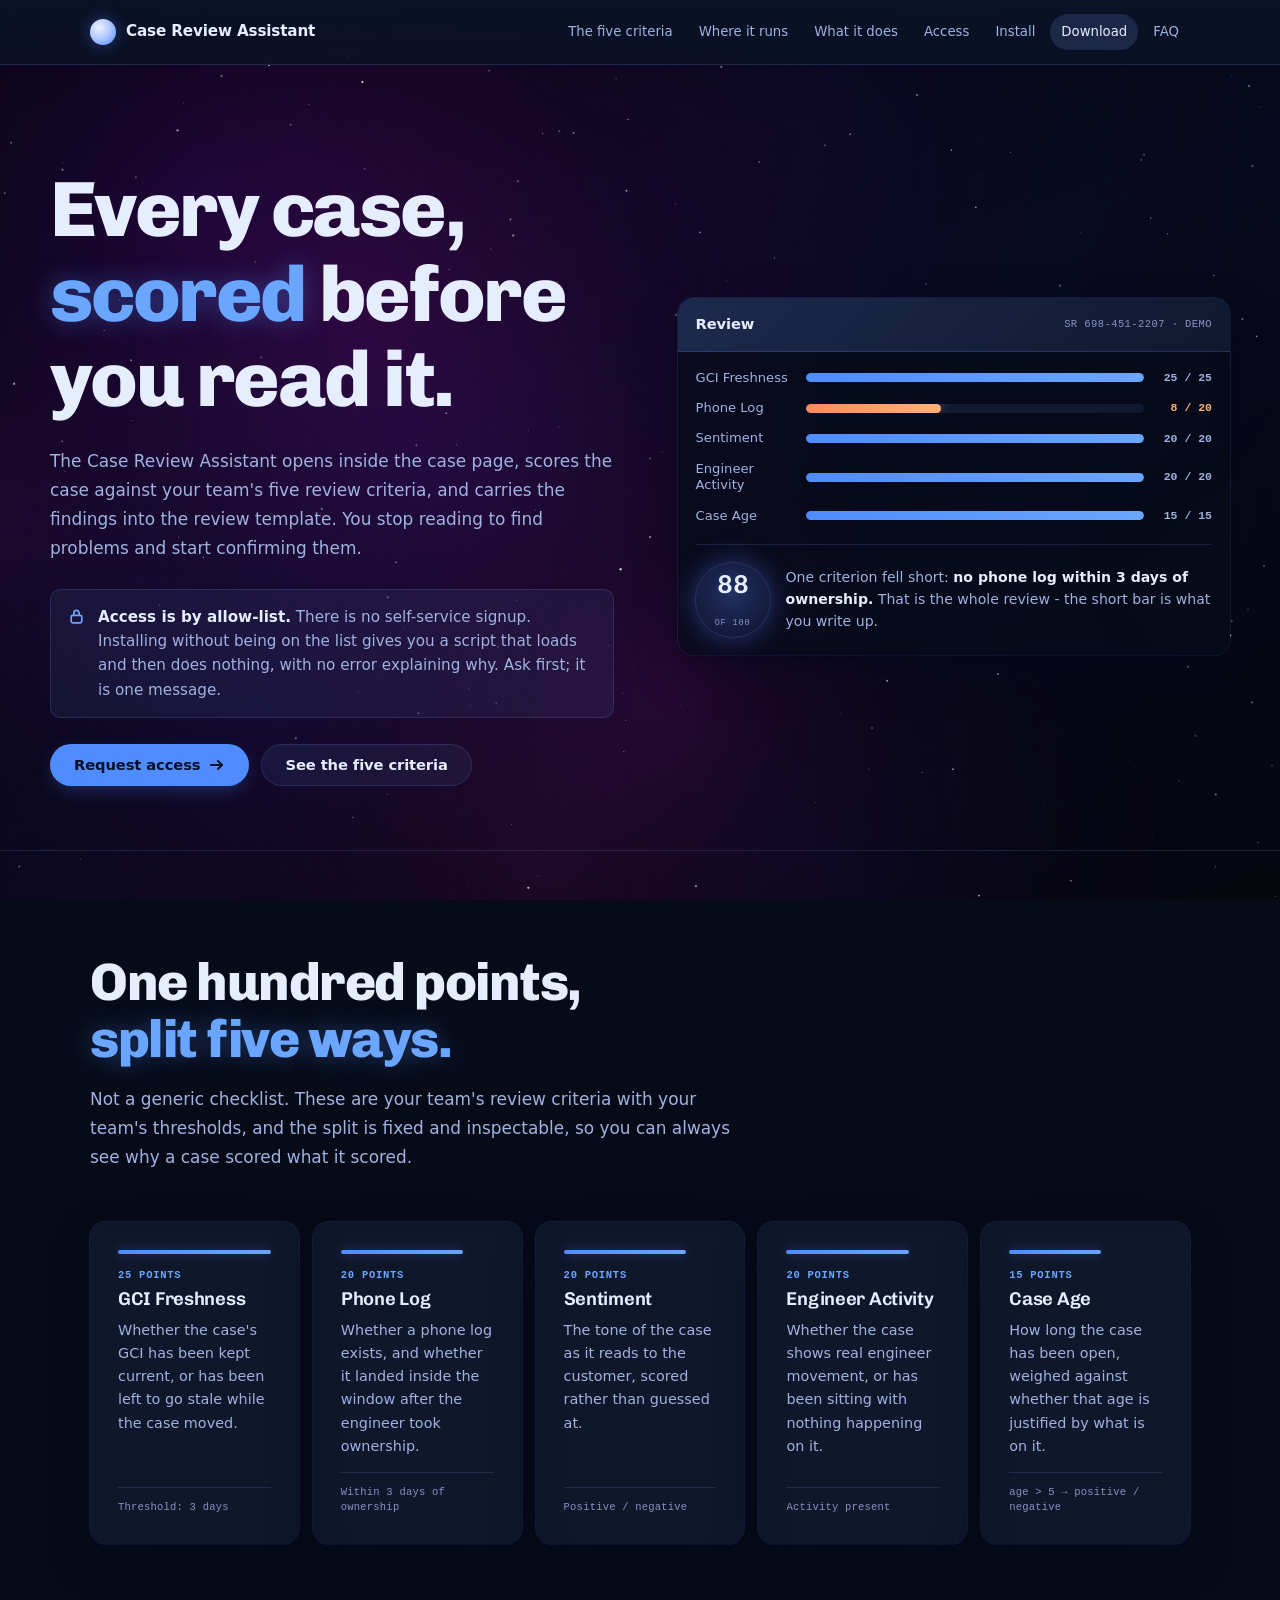
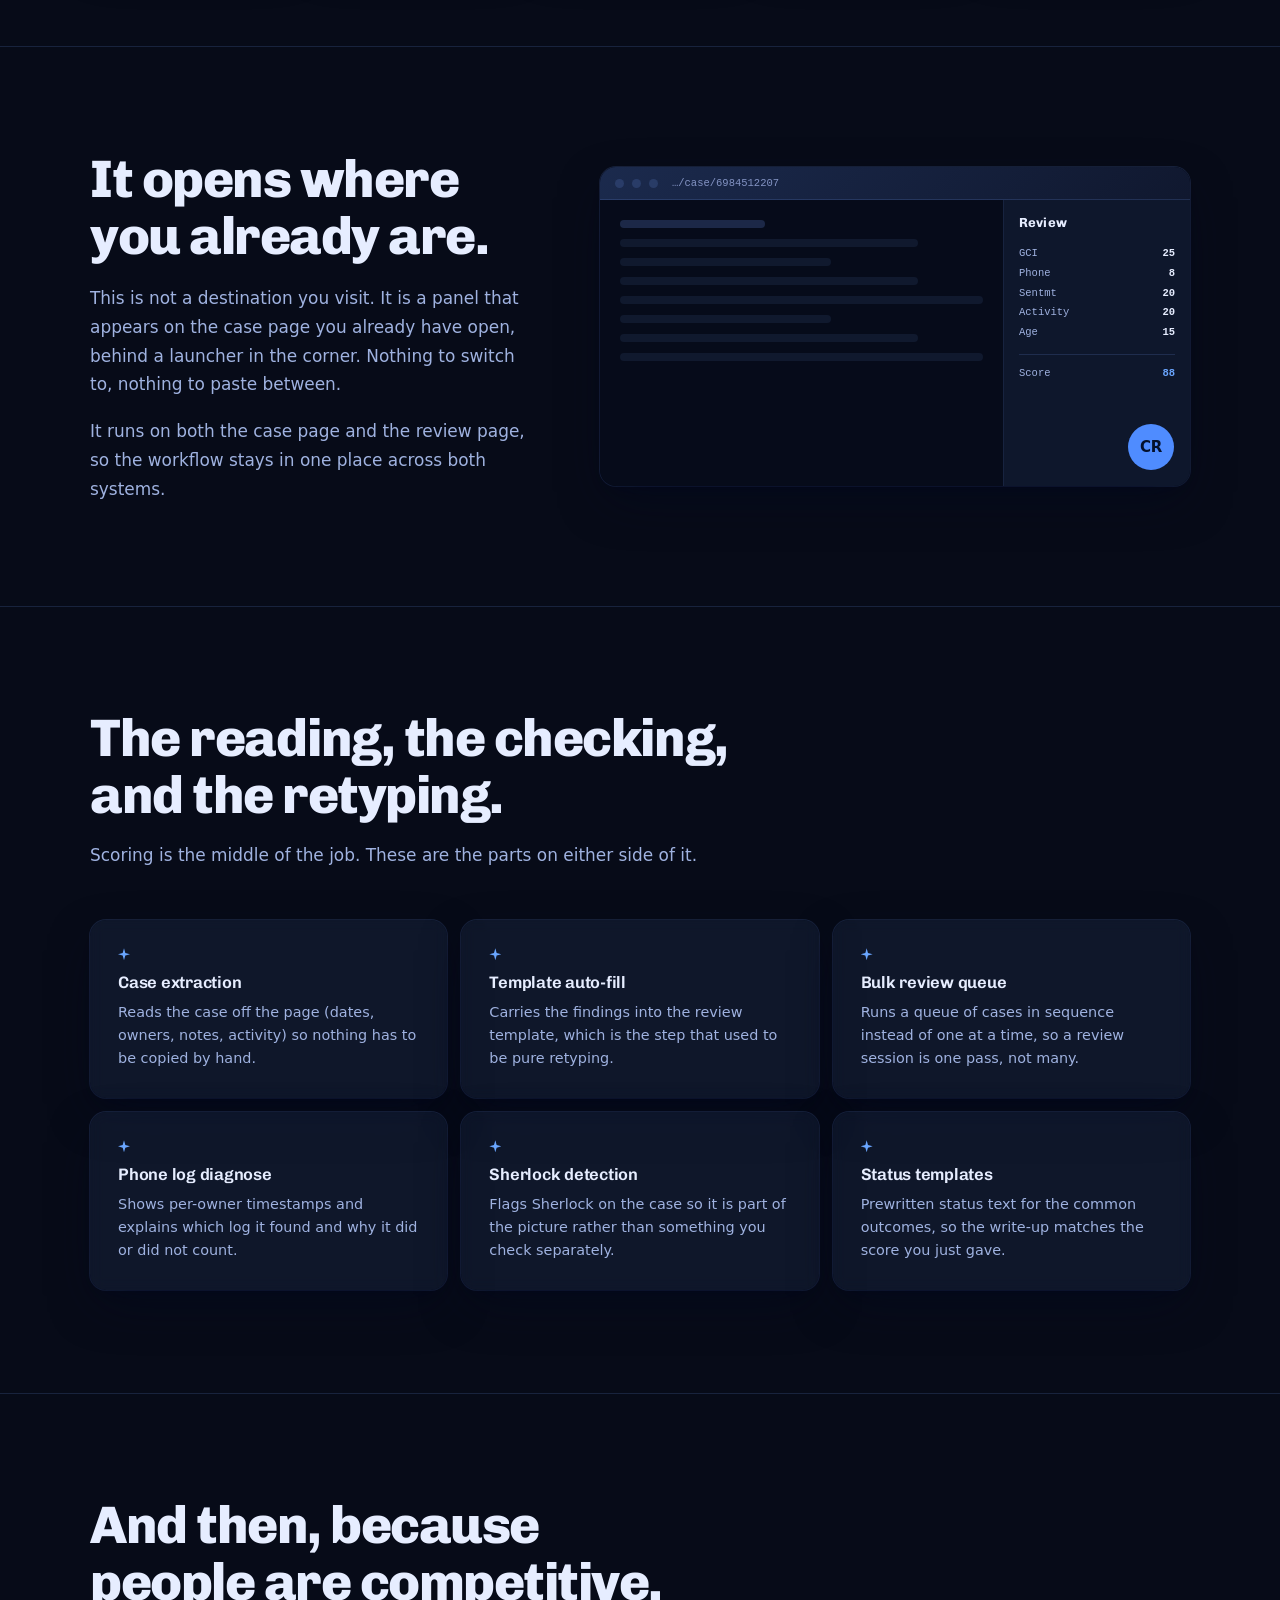
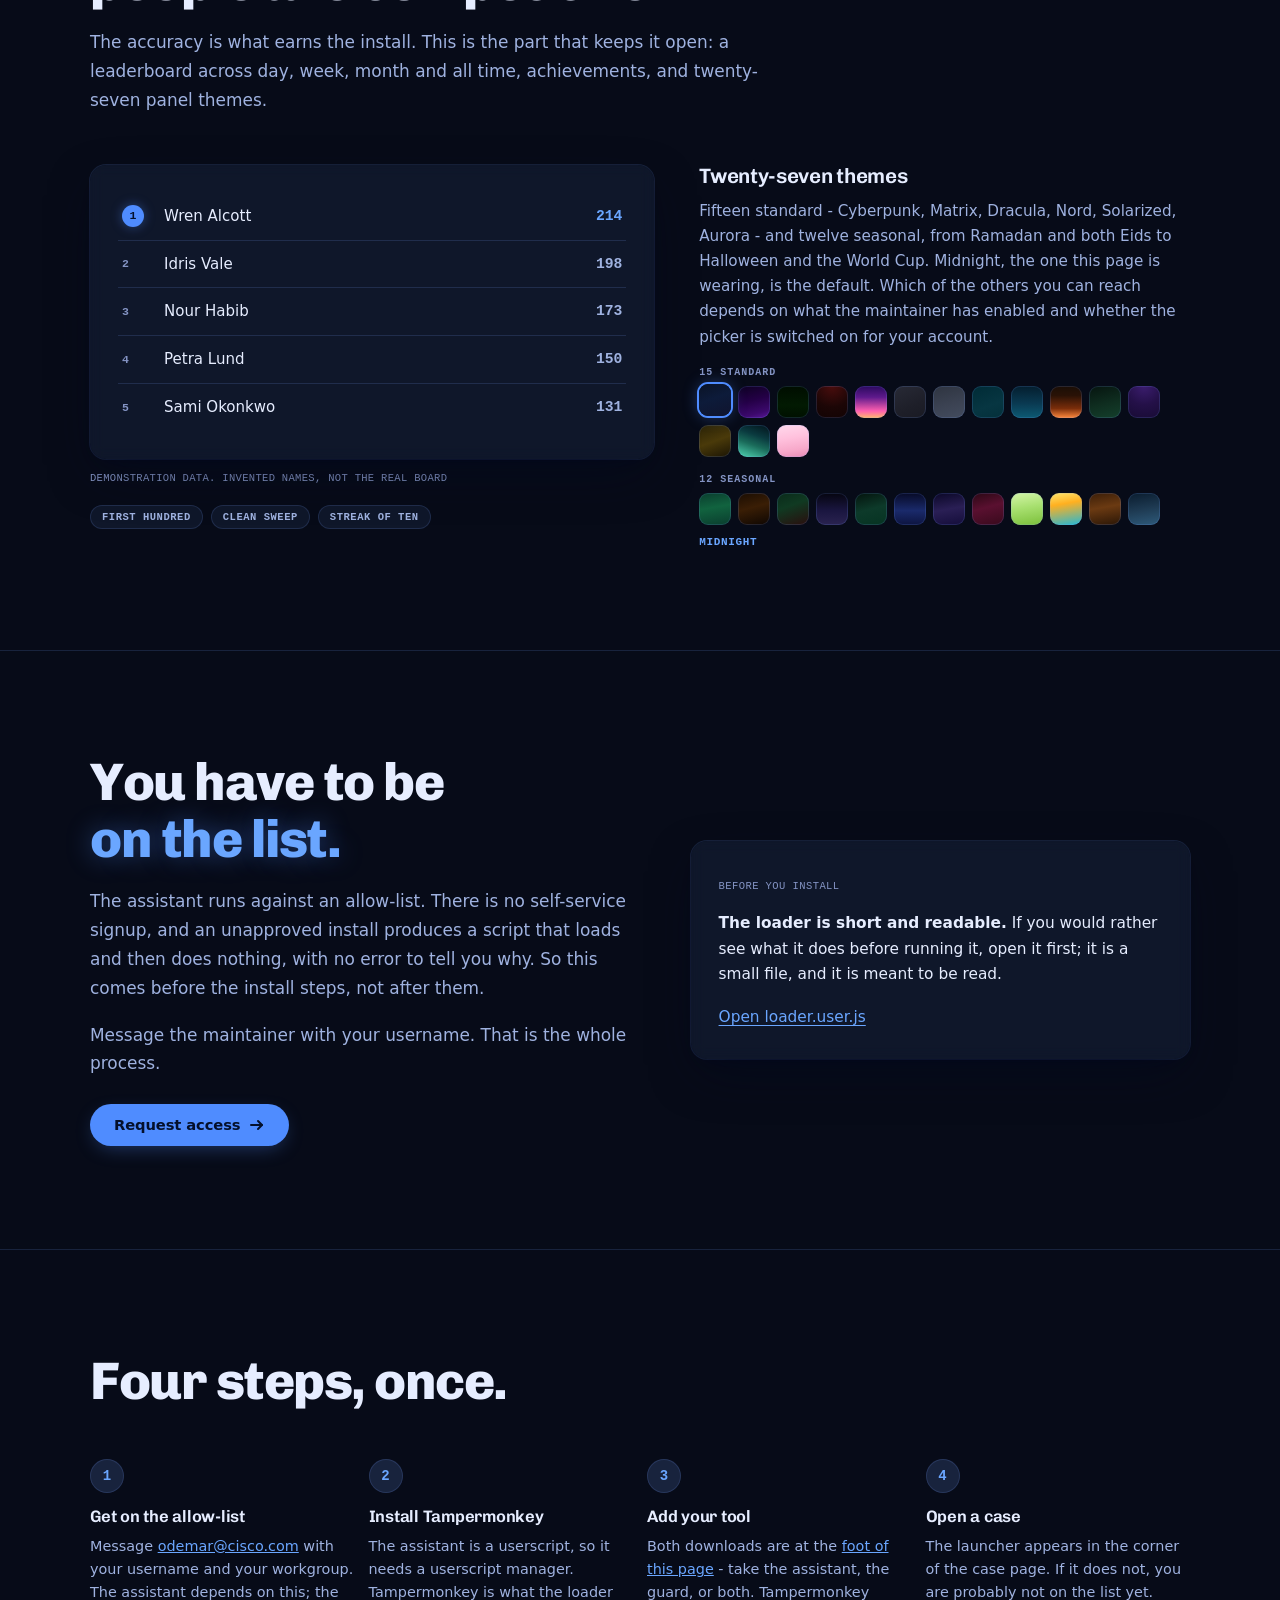
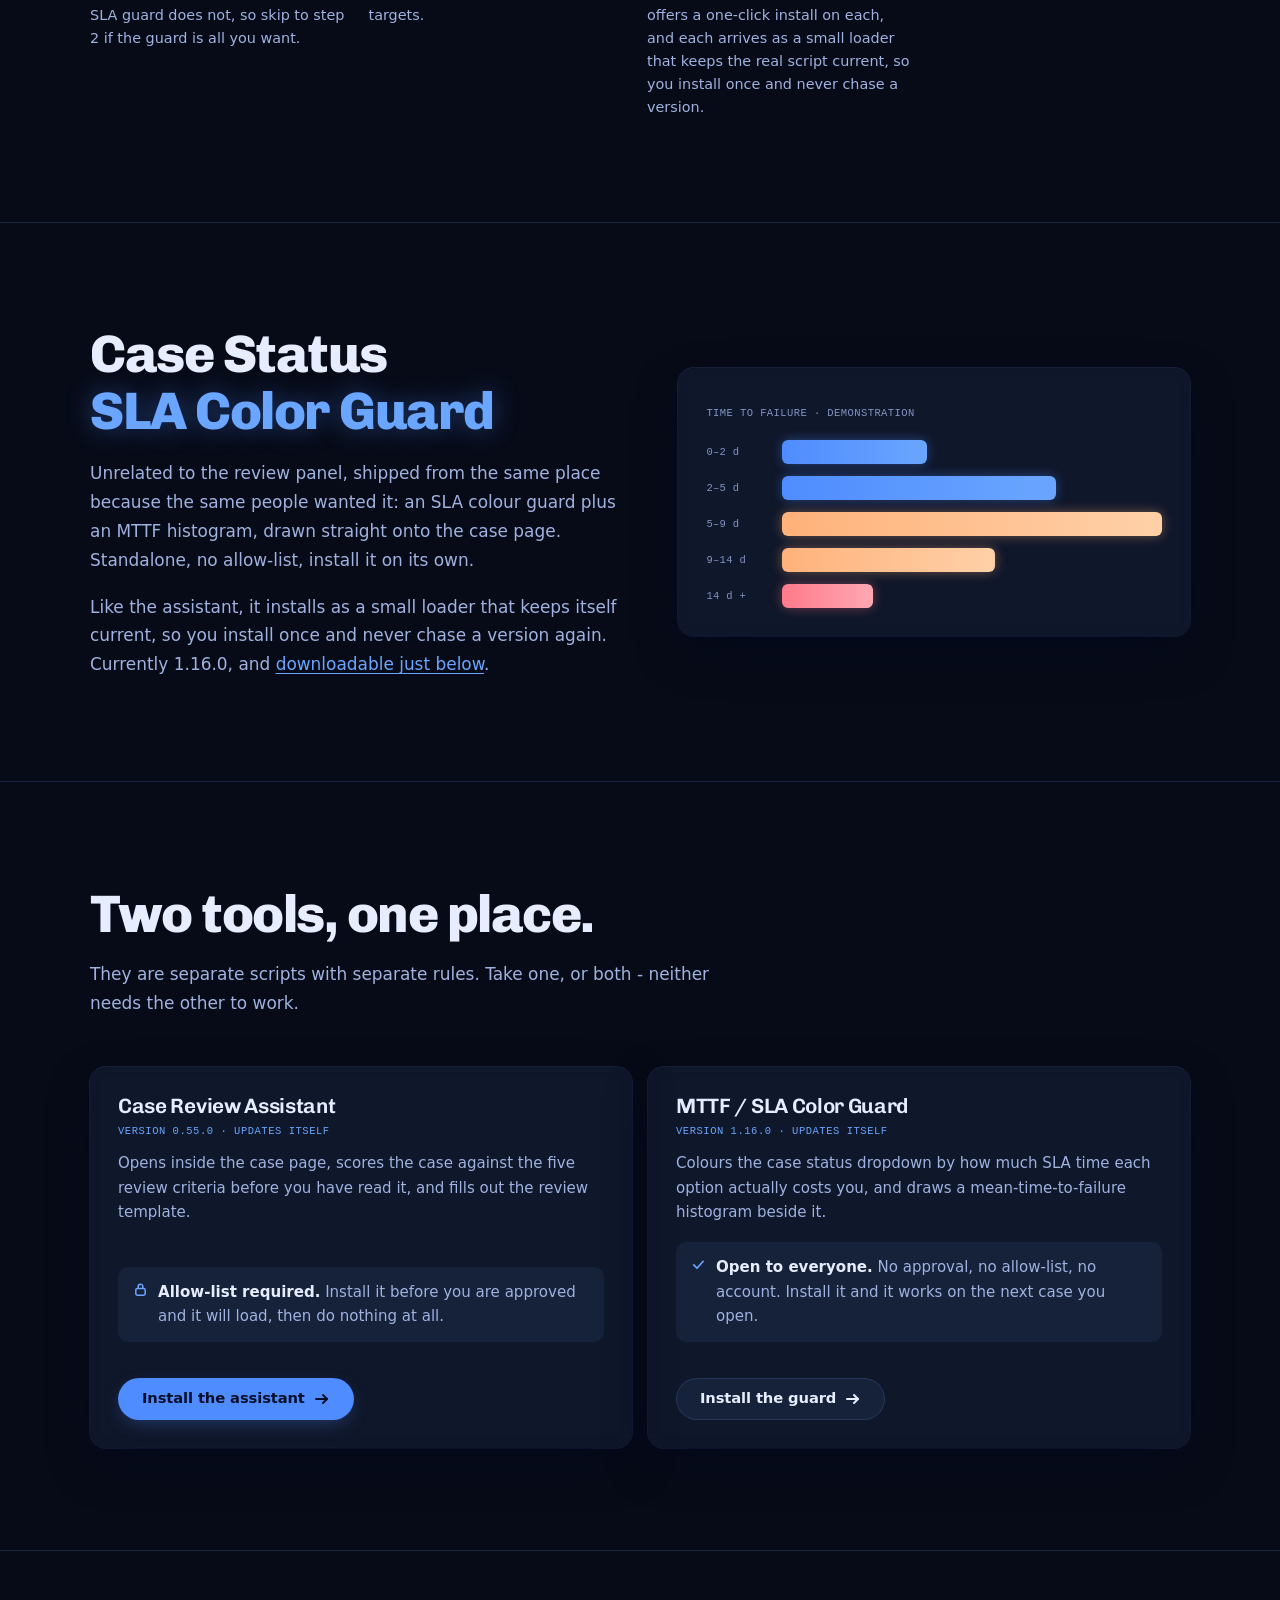
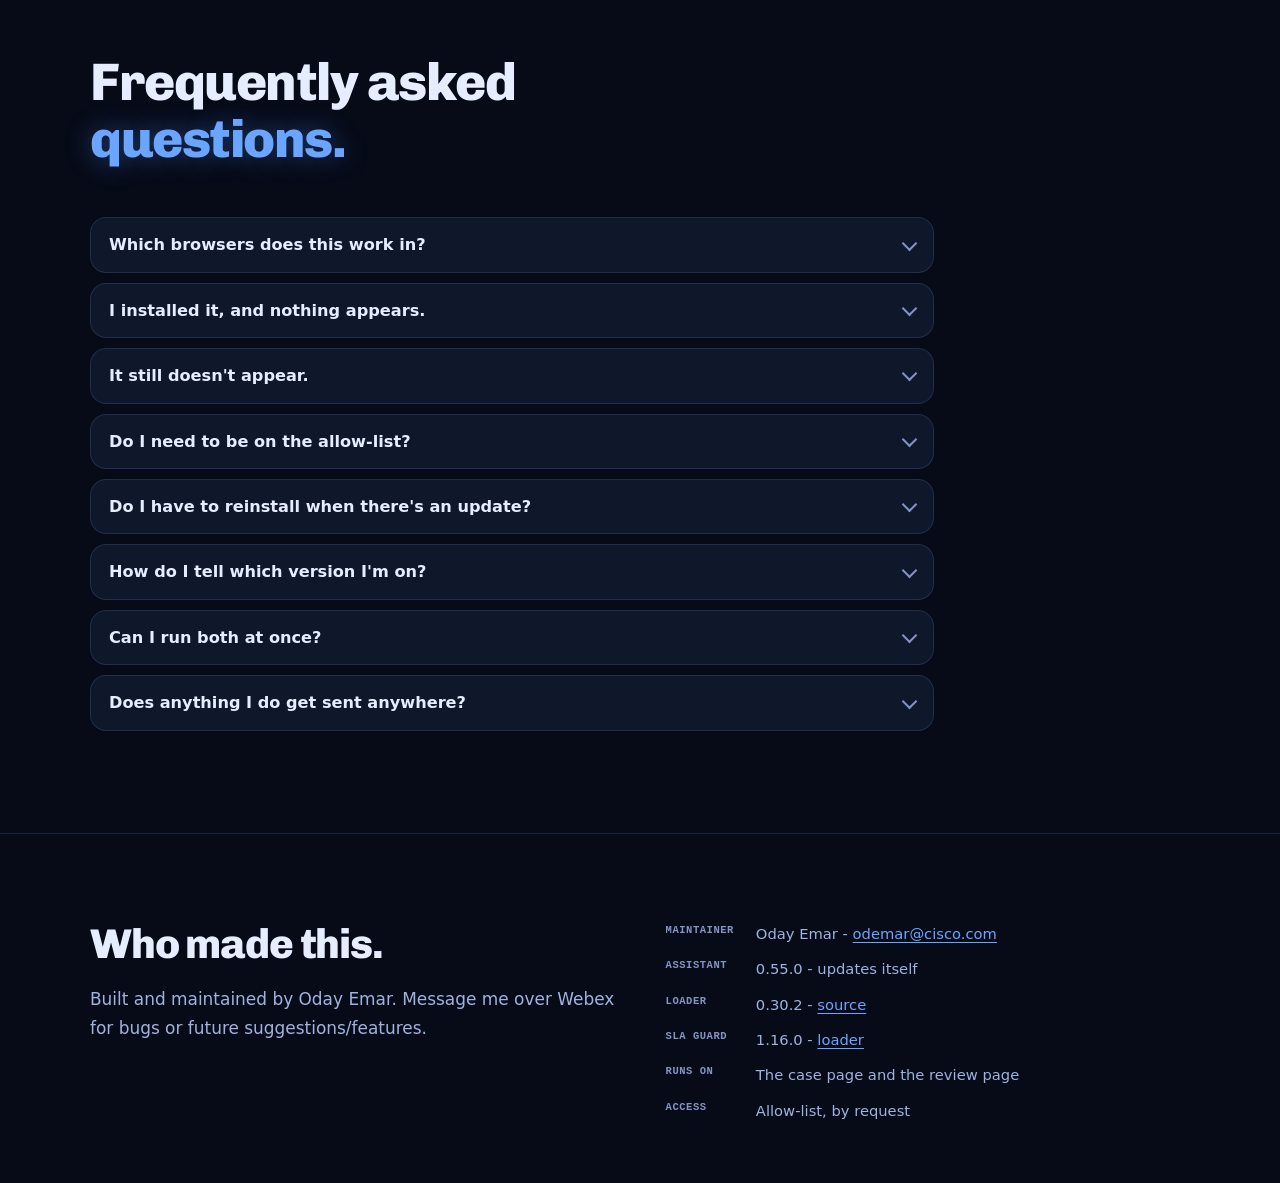
==== commit 15a3d876: "refactor(site): externalize landing-page script to index.js Same reason as index.css: the page needs" ====
--- a/index.html
+++ b/index.html
@@ -652,445 +652,6 @@
   </div>
 </footer>
 
-<script>
-(function(){
-  "use strict";
-
-  var reduced = window.matchMedia && matchMedia("(prefers-reduced-motion: reduce)").matches;
-
-  /* ============================================================
-     THE NEBULA FIELD
-
-     Randomised per load, within a fixed palette: near-black navy and
-     indigo carry the ground, and the clouds are drawn from deep blue,
-     indigo, violet, purple, magenta and — occasionally — dusty pink.
-     Weighted so indigo and violet dominate and pink is rare. Hue is
-     never allowed outside 195-346deg, which is what keeps green, yellow
-     and orange off the page by construction rather than by taste.
-
-     Saturation stays moderate-to-high and lightness stays very low, so
-     the colour reads as pigment in the dark rather than as a glow.
-
-     WHY THIS CAN BE COLOURFUL AND STILL DARK. Relative luminance is 71%
-     green, 21% red and only 7% blue. Violet, indigo and magenta are
-     almost entirely blue and red, so they cost very little of the
-     contrast budget no matter how saturated they get. That is the whole
-     trick, and it is also why the forbidden hues are forbidden: green,
-     yellow and orange would spend the budget immediately.
-
-     THE CEILING. Randomness and a contrast guarantee do not mix: a bad
-     draw could stack three clouds in one place and lift the ground out
-     from under the text. --accent (#4f8cff), the weakest thing that has
-     to stay readable at 4.5:1, tolerates a background luminance of
-     0.0225 -- but cards lay --surf over the field, which lightens it
-     again, so the raw field is held to 0.013 to leave that room.
-
-     The field is measured after painting and, if its brightest pixel is
-     over CEIL, every alpha is scaled down until it is not. The search is
-     exact rather than a single guessed factor: luminance is not linear
-     in alpha, and an approximation here would leave the guarantee not
-     quite holding. So the palette below is pushed as hard as it can be
-     and the clamp decides what actually survives -- the field ends up as
-     vivid as the contrast budget allows, and never more.
-     ============================================================ */
-  var CEIL = 0.013;
-
-  function paintNebula(){
-    var c = document.getElementById("nebula");
-    if (!c || !c.getContext) return;
-
-    // a sixth of the viewport: the upscale is the blur
-    var w = Math.max(8, Math.round(c.clientWidth / 6));
-    var h = Math.max(8, Math.round(c.clientHeight / 6));
-    c.width = w; c.height = h;
-
-    var x = c.getContext("2d");
-    var rnd = function(a, b){ return a + Math.random() * (b - a); };
-
-    // [hueLow, hueHigh, weight] -- no band strays outside 195-346
-    var BANDS = [
-      [196, 212, 1.0],   // cyan-blue
-      [220, 244, 3.0],   // deep blue into indigo
-      [244, 272, 3.2],   // indigo into violet
-      [272, 292, 2.2],   // purple
-      [300, 322, 1.4],   // magenta
-      [330, 346, 0.7]    // dusty pink, occasional
-    ];
-    var total = 0, i;
-    for (i = 0; i < BANDS.length; i++) total += BANDS[i][2];
-    function hue(){
-      var r = Math.random() * total;
-      for (var j = 0; j < BANDS.length; j++) {
-        r -= BANDS[j][2];
-        if (r <= 0) return rnd(BANDS[j][0], BANDS[j][1]);
-      }
-      return rnd(244, 272);
-    }
-
-    x.clearRect(0, 0, w, h);
-    // additive, so overlapping clouds bloom into each other the way real
-    // emission nebulae do rather than flatly covering one another
-    x.globalCompositeOperation = "lighter";
-
-    var span = Math.max(w, h);
-    var count = Math.round(rnd(7, 12));
-    for (i = 0; i < count; i++) {
-      var cx = rnd(-0.1, 1.1) * w;
-      var cy = rnd(-0.1, 1.1) * h;
-      var r  = rnd(0.20, 0.52) * span;
-      var hu = hue();
-      var sa = rnd(72, 96);          // high: these hues cost little light
-      var li = rnd(16, 34);          // still low, and the clamp polices it
-      var al = rnd(0.42, 0.78);
-
-      var g = x.createRadialGradient(cx, cy, 0, cx, cy, r);
-      g.addColorStop(0,   "hsla(" + hu + "," + sa + "%," + li + "%," + al + ")");
-      g.addColorStop(0.45,"hsla(" + hu + "," + sa + "%," + (li * 0.72) + "%," + (al * 0.42) + ")");
-      g.addColorStop(1,   "hsla(" + hu + "," + sa + "%," + (li * 0.5) + "%,0)");
-      x.fillStyle = g;
-      x.fillRect(0, 0, w, h);
-    }
-
-    x.globalCompositeOperation = "source-over";
-
-    /* Measure, then clamp. The buffer is 1/36th of the viewport, so this
-       whole pass is a few thousand pixels and runs once. */
-    var img, d;
-    try { img = x.getImageData(0, 0, w, h); d = img.data; }
-    catch (e) { return; }   // never let a canvas restriction break the page
-
-    // the brightest thing the ground can be under the field
-    var BR = 8 / 255, BG = 10 / 255, BB = 30 / 255;   // #080a1e
-    function lin(v){ return v <= 0.04045 ? v / 12.92 : Math.pow((v + 0.055) / 1.055, 2.4); }
-
-    var n = d.length >> 2;
-    // keep the drawn alphas: each trial scales from these, not from the
-    // previous trial's output
-    var a0 = new Float32Array(n);
-    for (var k0 = 0; k0 < n; k0++) a0[k0] = d[(k0 << 2) + 3] / 255;
-
-    // every loop counter in here is function-local ON PURPOSE. Sharing one
-    // with the caller left peakAt() returning with the counter at n, which
-    // ended the search loop after a single pass and scaled the whole field
-    // to zero alpha -- a nebula that was painted and then erased.
-    function peakAt(k){
-      var peak = 0;
-      for (var i = 0; i < n; i++) {
-        var a = a0[i] * k;
-        var p = i << 2;
-        var rr = (d[p]     / 255) * a + BR * (1 - a);
-        var gg = (d[p + 1] / 255) * a + BG * (1 - a);
-        var bb = (d[p + 2] / 255) * a + BB * (1 - a);
-        var lum = 0.2126 * lin(rr) + 0.7152 * lin(gg) + 0.0722 * lin(bb);
-        if (lum > peak) peak = lum;
-      }
-      return peak;
-    }
-
-    if (peakAt(1) > CEIL) {
-      // largest scale whose brightest pixel still sits under the ceiling.
-      // 14 halvings resolves k to ~6e-5, far finer than an 8-bit alpha.
-      var lo = 0, hi = 1, mid;
-      for (var t = 0; t < 14; t++) {
-        mid = (lo + hi) / 2;
-        if (peakAt(mid) > CEIL) hi = mid; else lo = mid;
-      }
-      for (var j = 0; j < n; j++) d[(j << 2) + 3] = Math.round(a0[j] * lo * 255);
-      x.putImageData(img, 0, 0);
-    }
-  }
-
-  /* Repainted on resize, and NOT gated on prefers-reduced-motion: the
-     field never animates, so there is nothing in it to reduce. A reader
-     who asks for less motion still gets the sky, just a still one. */
-  paintNebula();
-  var nebulaTimer;
-  window.addEventListener("resize", function(){
-    clearTimeout(nebulaTimer);
-    nebulaTimer = setTimeout(paintNebula, 200);
-  });
-
-  /* ============================================================
-     THE STARFIELD
-
-     Ported from the 'stars' branch of the panel's particle engine in
-     cra.user.js, with its constants intact: radius .4-1.2, twinkle
-     .02-.07, base alpha .12-.6, alpha = base + .55*|sin(phase)|, a
-     white core on anything over .8, and the Midnight meteor every
-     220-480 frames. Density there is N*2.4 ("Rolls-Royce headliner");
-     here it is scaled off the viewport so a laptop and a phone get the
-     same sky rather than the same star count.
-     ============================================================ */
-  var canvas = document.getElementById("stars");
-  if (canvas && canvas.getContext && !reduced) {
-    var ctx = canvas.getContext("2d");
-    var TAU = Math.PI * 2;
-    var rnd = function(a, b){ return a + Math.random() * (b - a); };
-    var W = 0, H = 0, dpr = 1, parts = [], meteor = null, meteorAt = 2.5, raf = 0;
-    var t = 0, last = 0;   // seconds since start, and the previous timestamp
-
-    function hexA(hex, a){
-      var n = parseInt(hex.slice(1), 16);
-      return "rgba(" + (n >> 16 & 255) + "," + (n >> 8 & 255) + "," + (n & 255) + "," + Math.max(0, Math.min(1, a)) + ")";
-    }
-
-    /* A star, and how it breathes.
-
-       The port from the panel advanced phase once PER FRAME and folded it
-       through Math.abs(sin), which had two problems. Per-frame meant a
-       120Hz display twinkled at double speed. And abs() halves the period
-       AND puts a hard cusp at every minimum, so a star snapped to dark and
-       bounced -- a blink, not a twinkle. Between them the sky pulsed every
-       0.4-2.6s and read as a switchboard.
-
-       Now: time-based, so every display agrees. Plain sin, so the curve is
-       smooth through its minimum. And TWO sines at unrelated periods
-       instead of one, so a star never repeats exactly -- the pair drift in
-       and out of step and the brightness wanders the way real scintillation
-       does, rather than marching.
-
-       On amplitude: an earlier pass held almost every star under a tenth
-       to avoid the sky flashing. It went too far the other way -- at a 14%
-       swing over 5-18 seconds nothing visibly moved and the field read as
-       a still image. Most stars now swing by a third to a half of their
-       own brightness, which is a real blink, and the dimmest of them do
-       drop to near-invisible at the bottom of a cycle. About one in six
-       still holds nearly steady, so the field keeps some depth rather than
-       every point in it pumping. */
-    function spawn(){
-      var steady = Math.random() < 0.17;
-      return {
-        x: rnd(0, W), y: rnd(0, H),
-        r: rnd(.4, 1.2),
-        base: rnd(.18, .50),
-        amp:  steady ? rnd(.05, .12) : rnd(.24, .46),
-        // radians/sec: 2.4-7s and 3.5-11s. Slow enough that nothing
-        // strobes, and the beat between two unrelated periods is what
-        // keeps a star from ever repeating the same cycle twice.
-        f1: rnd(0.90, 2.60), p1: rnd(0, TAU),
-        f2: rnd(0.57, 1.80), p2: rnd(0, TAU)
-      };
-    }
-
-    function size(){
-      dpr = Math.min(window.devicePixelRatio || 1, 2);
-      W = canvas.clientWidth; H = canvas.clientHeight;
-      canvas.width = Math.round(W * dpr);
-      canvas.height = Math.round(H * dpr);
-      ctx.setTransform(dpr, 0, 0, dpr, 0, 0);
-      // one star per ~5200px^2, clamped, so density reads the same at
-      // any viewport instead of thinning out on a large display
-      var n = Math.max(60, Math.min(340, Math.round((W * H) / 5200)));
-      parts = [];
-      for (var i = 0; i < n; i++) parts.push(spawn());
-    }
-
-    function draw(now){
-      // seconds since the last frame, clamped so a backgrounded tab does
-      // not resume with one enormous jump
-      var dt = last ? Math.min((now - last) / 1000, 0.05) : 0;
-      last = now;
-      t += dt;
-
-      ctx.clearRect(0, 0, W, H);
-
-      for (var i = 0; i < parts.length; i++) {
-        var p = parts[i];
-        var s = 0.62 * Math.sin(t * p.f1 + p.p1) + 0.38 * Math.sin(t * p.f2 + p.p2);
-        var a = Math.min(1, p.base + p.amp * s);
-        ctx.globalAlpha = Math.max(0.04, a);
-        ctx.fillStyle = "#eaf1ff";
-        ctx.beginPath(); ctx.arc(p.x, p.y, p.r, 0, TAU); ctx.fill();
-        if (p.r > .8) {
-          ctx.fillStyle = hexA("#ffffff", a);
-          ctx.beginPath(); ctx.arc(p.x, p.y, p.r * 0.55, 0, TAU); ctx.fill();
-        }
-        ctx.globalAlpha = 1;
-      }
-
-      /* the Midnight meteor. Also on seconds now, for the same reason the
-         stars are: the panel's 220-480 frames is 3.7-8s at 60Hz but half
-         that at 120, and a meteor that crosses twice as fast on a better
-         monitor is a bug wearing a plausible face. */
-      if (!meteor && t >= meteorAt) {
-        var fromLeft = Math.random() < 0.5;
-        meteor = {
-          x: fromLeft ? rnd(-20, W * 0.3) : rnd(W * 0.7, W + 20),
-          y: rnd(-10, H * 0.35),
-          vx: (fromLeft ? 1 : -1) * rnd(240, 420),   // px/sec
-          vy: rnd(150, 270),
-          len: rnd(52, 92),
-          life: 1
-        };
-      }
-      if (meteor) {
-        meteor.x += meteor.vx * dt;
-        meteor.y += meteor.vy * dt;
-        meteor.life -= 1.2 * dt;                     // ~0.83s of travel
-        // trail along the direction of travel, `len` pixels behind the
-        // head. Normalised, so the tail no longer scales with the speed
-        // units the way it did when velocity was per-frame.
-        var sp = Math.sqrt(meteor.vx * meteor.vx + meteor.vy * meteor.vy) || 1;
-        var tx = meteor.x - (meteor.vx / sp) * meteor.len;
-        var ty = meteor.y - (meteor.vy / sp) * meteor.len;
-        var g = ctx.createLinearGradient(meteor.x, meteor.y, tx, ty);
-        g.addColorStop(0, hexA("#ffffff", meteor.life));
-        g.addColorStop(.4, hexA("#4f8cff", meteor.life * 0.6));
-        g.addColorStop(1, hexA("#4f8cff", 0));
-        ctx.strokeStyle = g; ctx.lineWidth = 3; ctx.lineCap = "round";
-        ctx.beginPath(); ctx.moveTo(meteor.x, meteor.y); ctx.lineTo(tx, ty); ctx.stroke();
-        // a soft halo under the head, so the leading point reads as a
-        // burning thing rather than as the end of a drawn line
-        var halo = ctx.createRadialGradient(meteor.x, meteor.y, 0, meteor.x, meteor.y, 9);
-        halo.addColorStop(0, hexA("#ffffff", meteor.life * 0.55));
-        halo.addColorStop(1, hexA("#4f8cff", 0));
-        ctx.fillStyle = halo;
-        ctx.beginPath(); ctx.arc(meteor.x, meteor.y, 9, 0, TAU); ctx.fill();
-        ctx.fillStyle = hexA("#ffffff", meteor.life);
-        ctx.beginPath(); ctx.arc(meteor.x, meteor.y, 2.3, 0, TAU); ctx.fill();
-        if (meteor.life <= 0 || meteor.x < -60 || meteor.x > W + 60 || meteor.y > H + 60) {
-          meteor = null; meteorAt = t + rnd(5, 15);
-        }
-      }
-
-      raf = requestAnimationFrame(draw);
-    }
-
-    var resizeTimer;
-    window.addEventListener("resize", function(){
-      clearTimeout(resizeTimer);
-      resizeTimer = setTimeout(size, 180);
-    });
-
-    /* Nothing to draw while the tab is hidden, and a background tab
-       repainting a starfield is exactly the kind of thing that shows up
-       in somebody's battery report. */
-    document.addEventListener("visibilitychange", function(){
-      if (document.hidden) { cancelAnimationFrame(raf); raf = 0; }
-      // `last` is cleared so the first frame back measures dt against
-      // itself rather than against however long the tab sat hidden
-      else if (!raf) { last = 0; raf = requestAnimationFrame(draw); }
-    });
-
-    size();
-    raf = requestAnimationFrame(draw);
-  }
-
-  /* ---- the meters fill once the panel is actually seen ---- */
-  var sheet = document.getElementById("sheet");
-  if (sheet) {
-    if (!("IntersectionObserver" in window)) {
-      sheet.classList.add("lit");
-    } else {
-      var io = new IntersectionObserver(function(entries, self){
-        entries.forEach(function(en){
-          if (en.isIntersecting) { en.target.classList.add("lit"); self.unobserve(en.target); }
-        });
-      }, { threshold: .3 });
-      io.observe(sheet);
-    }
-  }
-
-  /* ---- sections rise as they arrive ---- */
-  var risers = document.querySelectorAll(".rise");
-  if (!("IntersectionObserver" in window)) {
-    risers.forEach(function(el){ el.classList.add("seen"); });
-  } else {
-    var rio = new IntersectionObserver(function(entries, self){
-      entries.forEach(function(en){
-        if (en.isIntersecting) { en.target.classList.add("seen"); self.unobserve(en.target); }
-      });
-    }, { threshold: .12, rootMargin: "0px 0px -40px 0px" });
-    risers.forEach(function(el){ rio.observe(el); });
-  }
-
-  /* ---- theme swatches ---- */
-  var group = document.getElementById("swatches");
-  var nameOut = document.getElementById("theme-name");
-  if (group) {
-    group.addEventListener("click", function(e){
-      var btn = e.target.closest("button");
-      if (!btn) return;
-      group.querySelectorAll("button").forEach(function(b){
-        b.setAttribute("aria-pressed", String(b === btn));
-      });
-      if (nameOut) nameOut.textContent = btn.getAttribute("data-n") || "";
-    });
-  }
-
-  /* ---- version sync. Unauthenticated by design: this page needs no key,
-         so it carries none. Writes only into .cra-version - the assistant's
-         number, which is not the loader's. Falls back silently. ---- */
-  if (window.fetch) {
-    var live = [
-      ["https://api.casereview.cc/version",     ".cra-version"],
-      ["https://api.casereview.cc/sla/version", ".sla-version"]
-    ];
-    live.forEach(function(pair){
-      fetch(pair[0])
-        .then(function(r){ return r.ok ? r.json() : null; })
-        .then(function(meta){
-          if (meta && meta.version) {
-            document.querySelectorAll(pair[1]).forEach(function(el){
-              el.textContent = meta.version;
-            });
-          }
-        })
-        .catch(function(){});
-    });
-
-    /* ---- loader version sync. The app versions above come from the API,
-           but a loader's version lives nowhere except its own
-           ==UserScript== block: the Worker never sees these files, they
-           are served from this origin by Pages. So read the number out of
-           the file itself and the file becomes its own source of truth.
-
-           This exists because the hard-coded number drifted. It sat at
-           0.29.0 on this page while users were installing 0.30.1, and
-           nothing catches that — a stale version string looks exactly like
-           a correct one. Same-origin, so no CORS and no key; fetch() does
-           not trigger a userscript install prompt the way navigating to a
-           .user.js does. Falls back to the markup silently. ---- */
-    var loaders = [
-      ["/loader.user.js", ".cra-loader-version"],
-      ["/sla.user.js",    ".sla-loader-version"]
-    ];
-    loaders.forEach(function(pair){
-      if (!document.querySelector(pair[1])) return;
-      fetch(pair[0])
-        .then(function(r){ return r.ok ? r.text() : null; })
-        .then(function(src){
-          if (!src) return;
-          var m = /@version\s+v?([0-9][\w.-]*)/.exec(src);
-          if (!m) return;
-          document.querySelectorAll(pair[1]).forEach(function(el){
-            el.textContent = m[1];
-          });
-        })
-        .catch(function(){});
-    });
-  }
-
-  /* ---- scroll-spy so the masthead reflects where you are ---- */
-  if ("IntersectionObserver" in window) {
-    var links = {};
-    document.querySelectorAll(".mast nav a").forEach(function(a){
-      links[a.getAttribute("href").slice(1)] = a;
-    });
-    var spy = new IntersectionObserver(function(entries){
-      entries.forEach(function(en){
-        if (!en.isIntersecting) return;
-        Object.keys(links).forEach(function(k){
-          links[k].setAttribute("aria-current", String(k === en.target.id));
-        });
-      });
-    }, { rootMargin: "-45% 0px -50% 0px" });
-    ["score","inside","does","access","install","download"].forEach(function(id){
-      var el = document.getElementById(id);
-      if (el) spy.observe(el);
-    });
-  }
-})();
-</script>
+<script src="/index.js" defer></script>
 </body>
 </html>
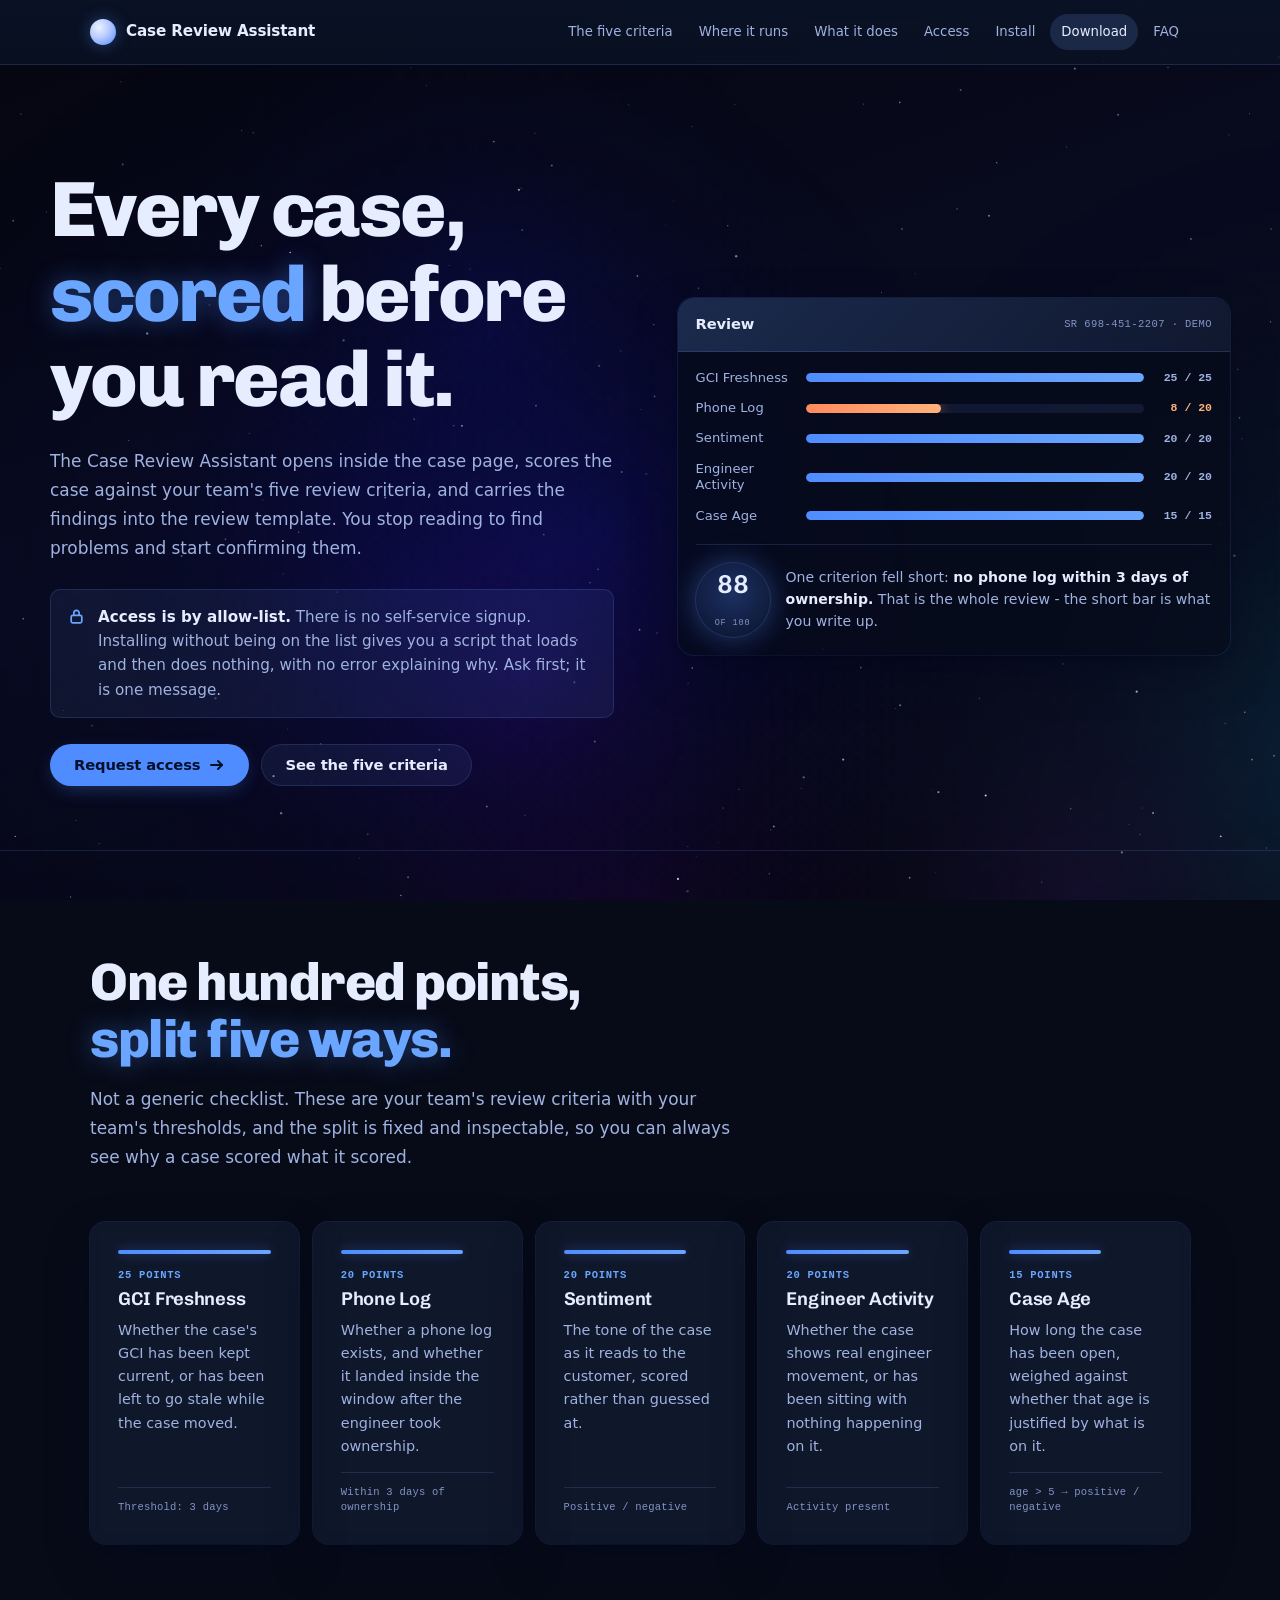
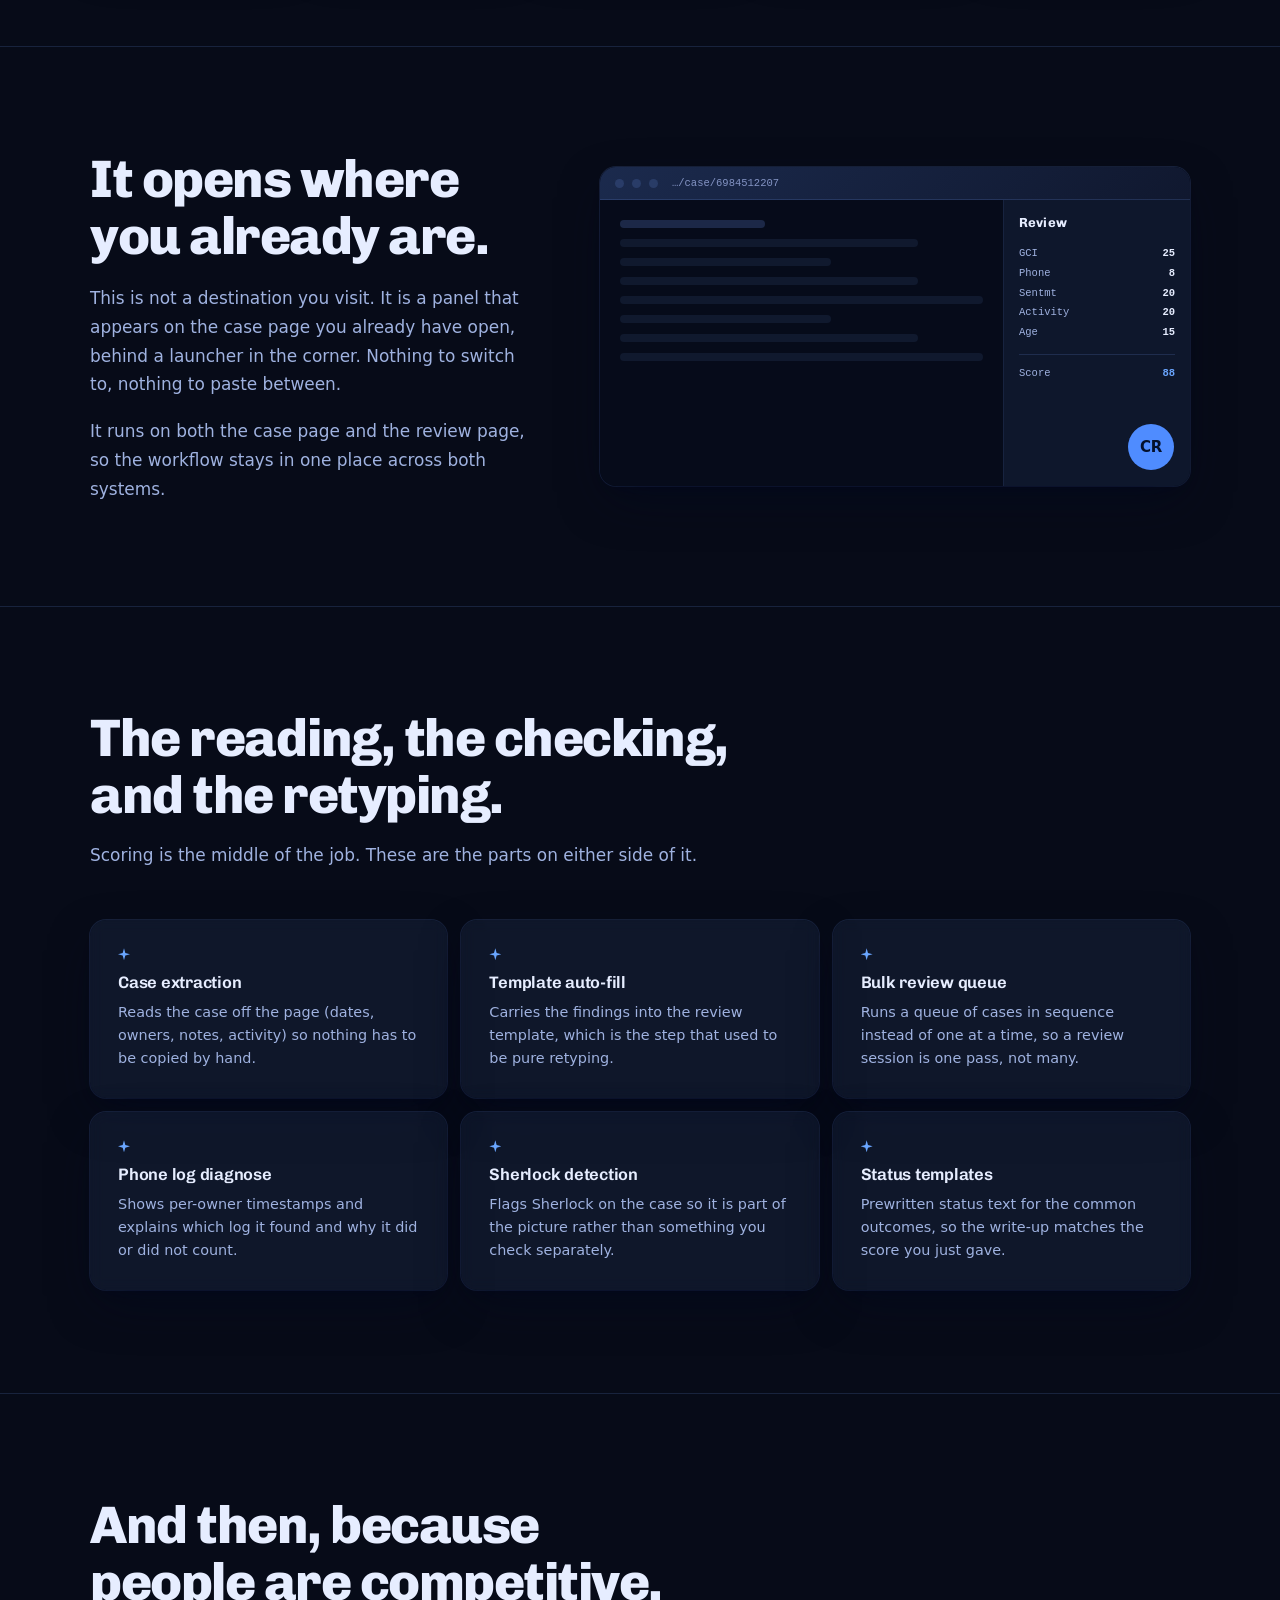
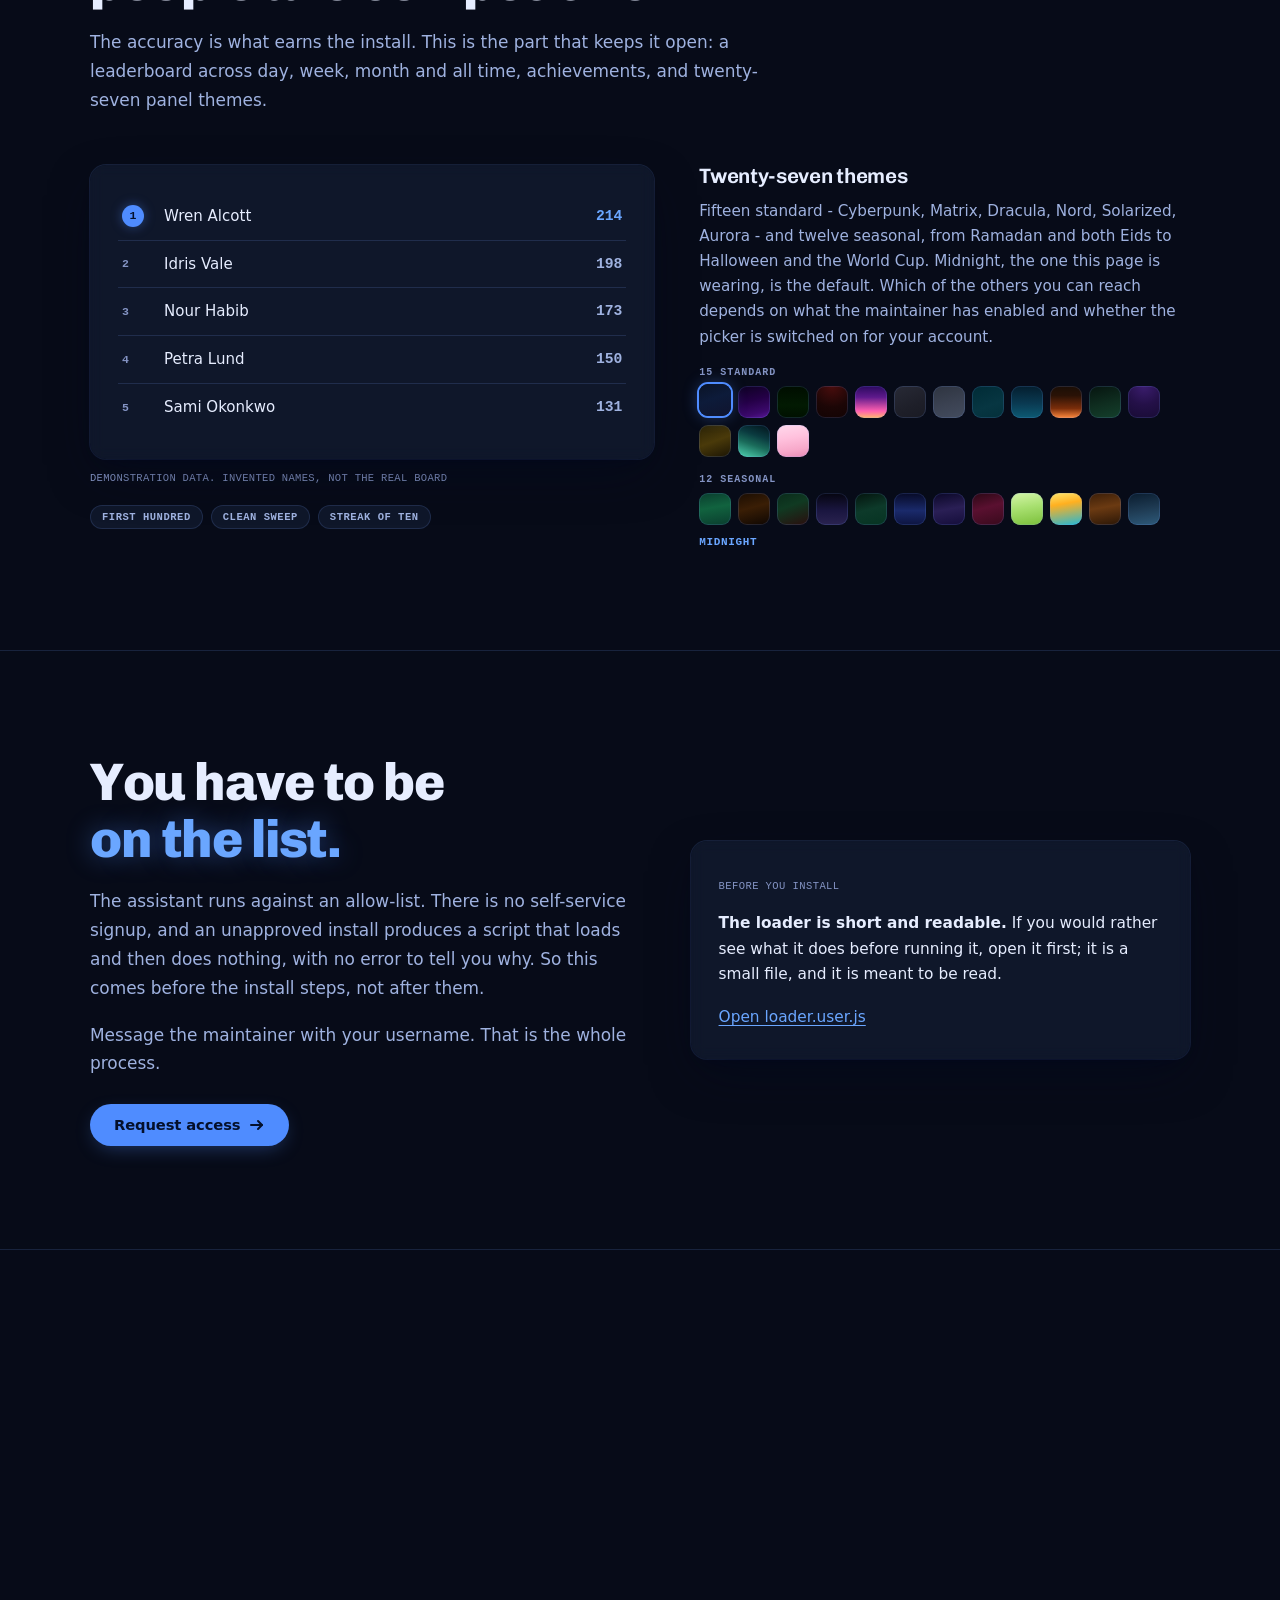
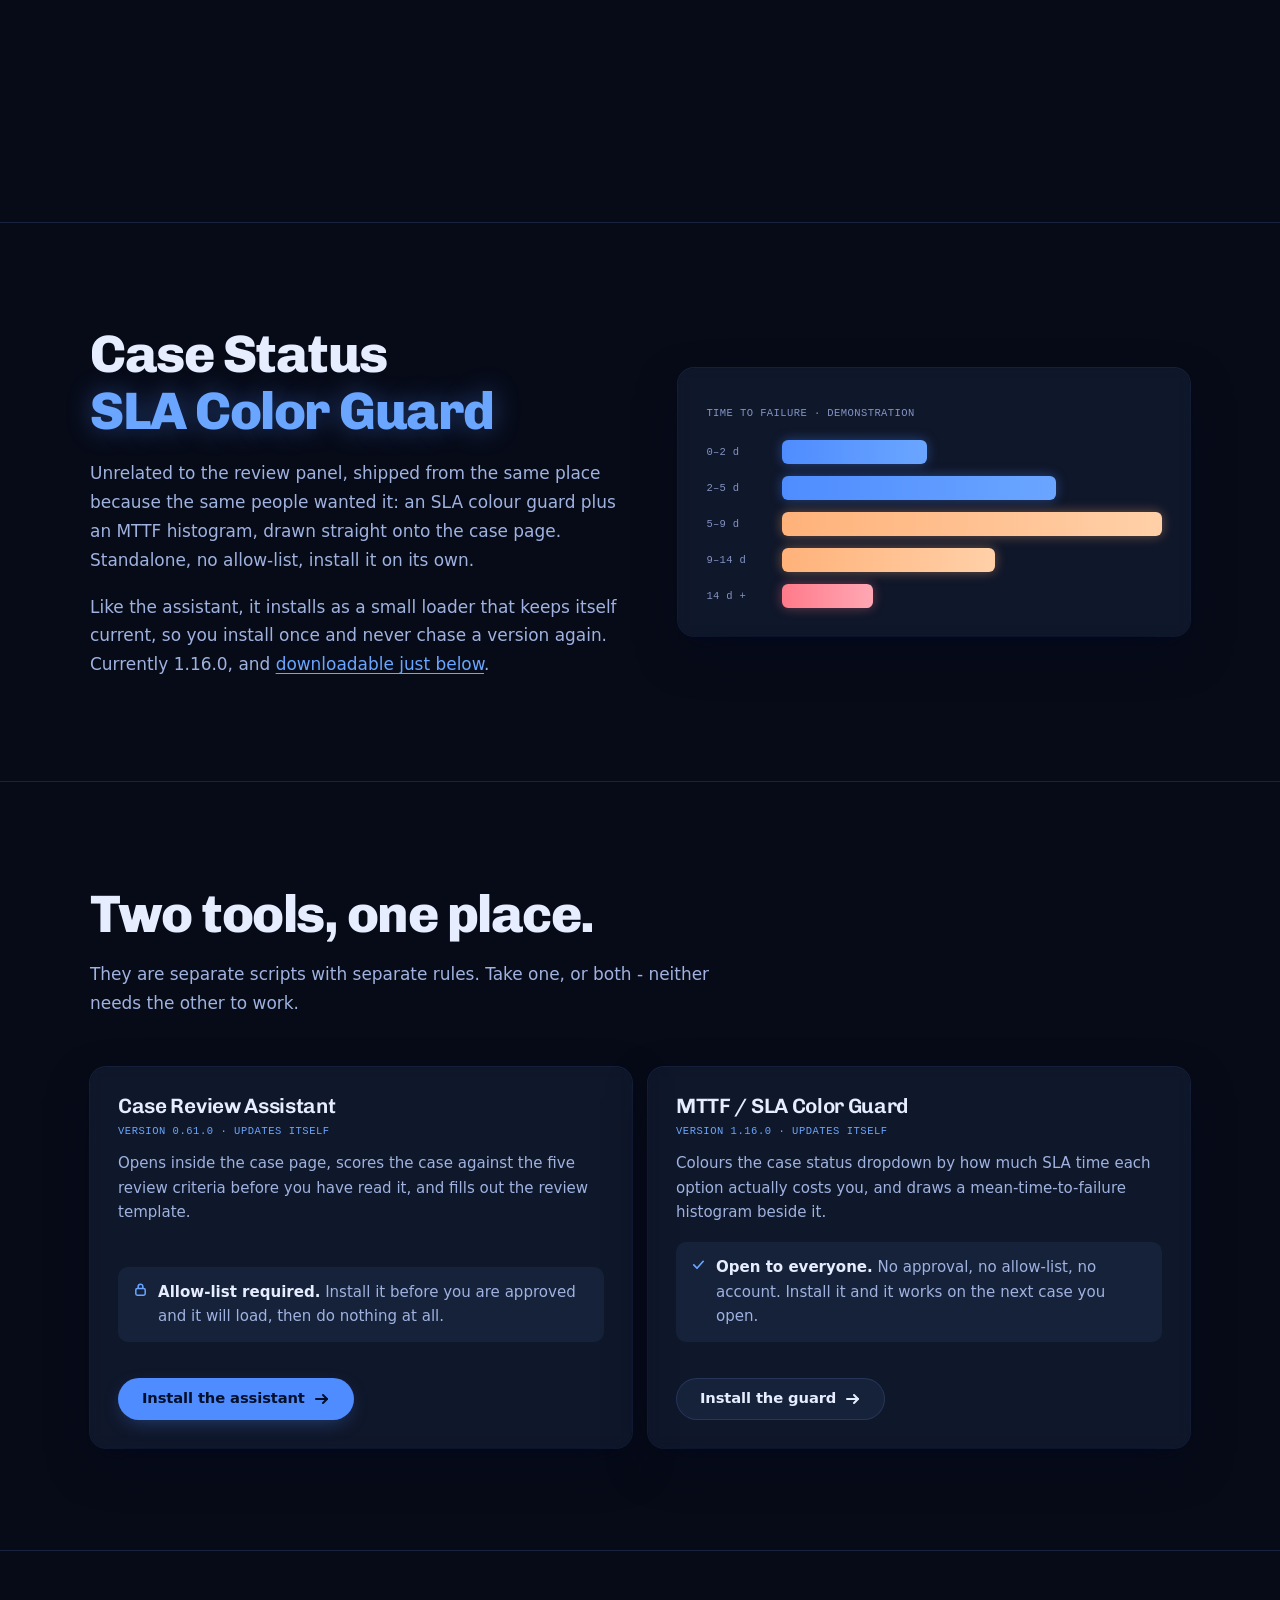
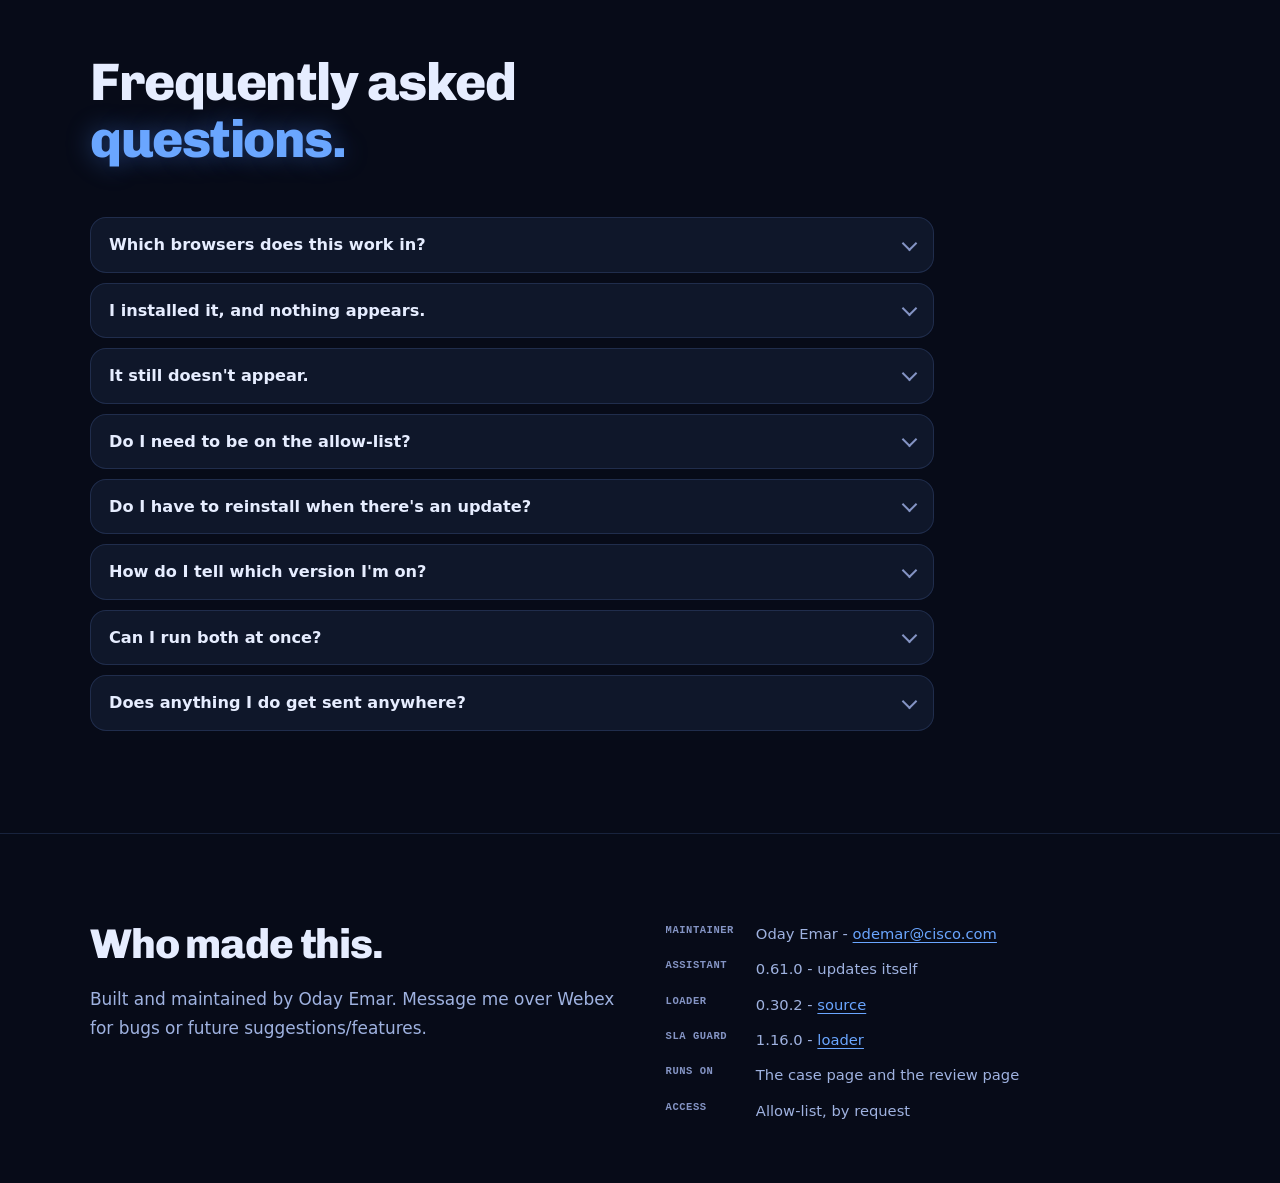
==== commit bde2d188: "fix(site): refresh the stale .cra-version fallback to 0.61.0 The two hardcoded .cra-version spans st" ====
--- a/index.html
+++ b/index.html
@@ -490,7 +490,7 @@
 
         <div class="card rise">
           <h3>Case Review Assistant</h3>
-          <span class="dl-ver">Version <span class="cra-version">0.55.0</span> · updates itself</span>
+          <span class="dl-ver">Version <span class="cra-version">0.61.0</span> · updates itself</span>
           <p>Opens inside the case page, scores the case against the five review criteria before
           you have read it, and fills out the review template.</p>
           <p class="dl-gate">
@@ -642,7 +642,7 @@
     <div class="rise">
       <dl>
         <dt>Maintainer</dt><dd>Oday Emar - <a href="mailto:odemar@cisco.com">odemar@cisco.com</a></dd>
-        <dt>Assistant</dt><dd><span class="cra-version">0.55.0</span> - updates itself</dd>
+        <dt>Assistant</dt><dd><span class="cra-version">0.61.0</span> - updates itself</dd>
         <dt>Loader</dt><dd><span class="cra-loader-version">0.30.2</span> - <a href="/loader.user.js">source</a></dd>
         <dt>SLA Guard</dt><dd><span class="sla-version">1.16.0</span> - <a href="/sla.user.js">loader</a></dd>
         <dt>Runs on</dt><dd>The case page and the review page</dd>
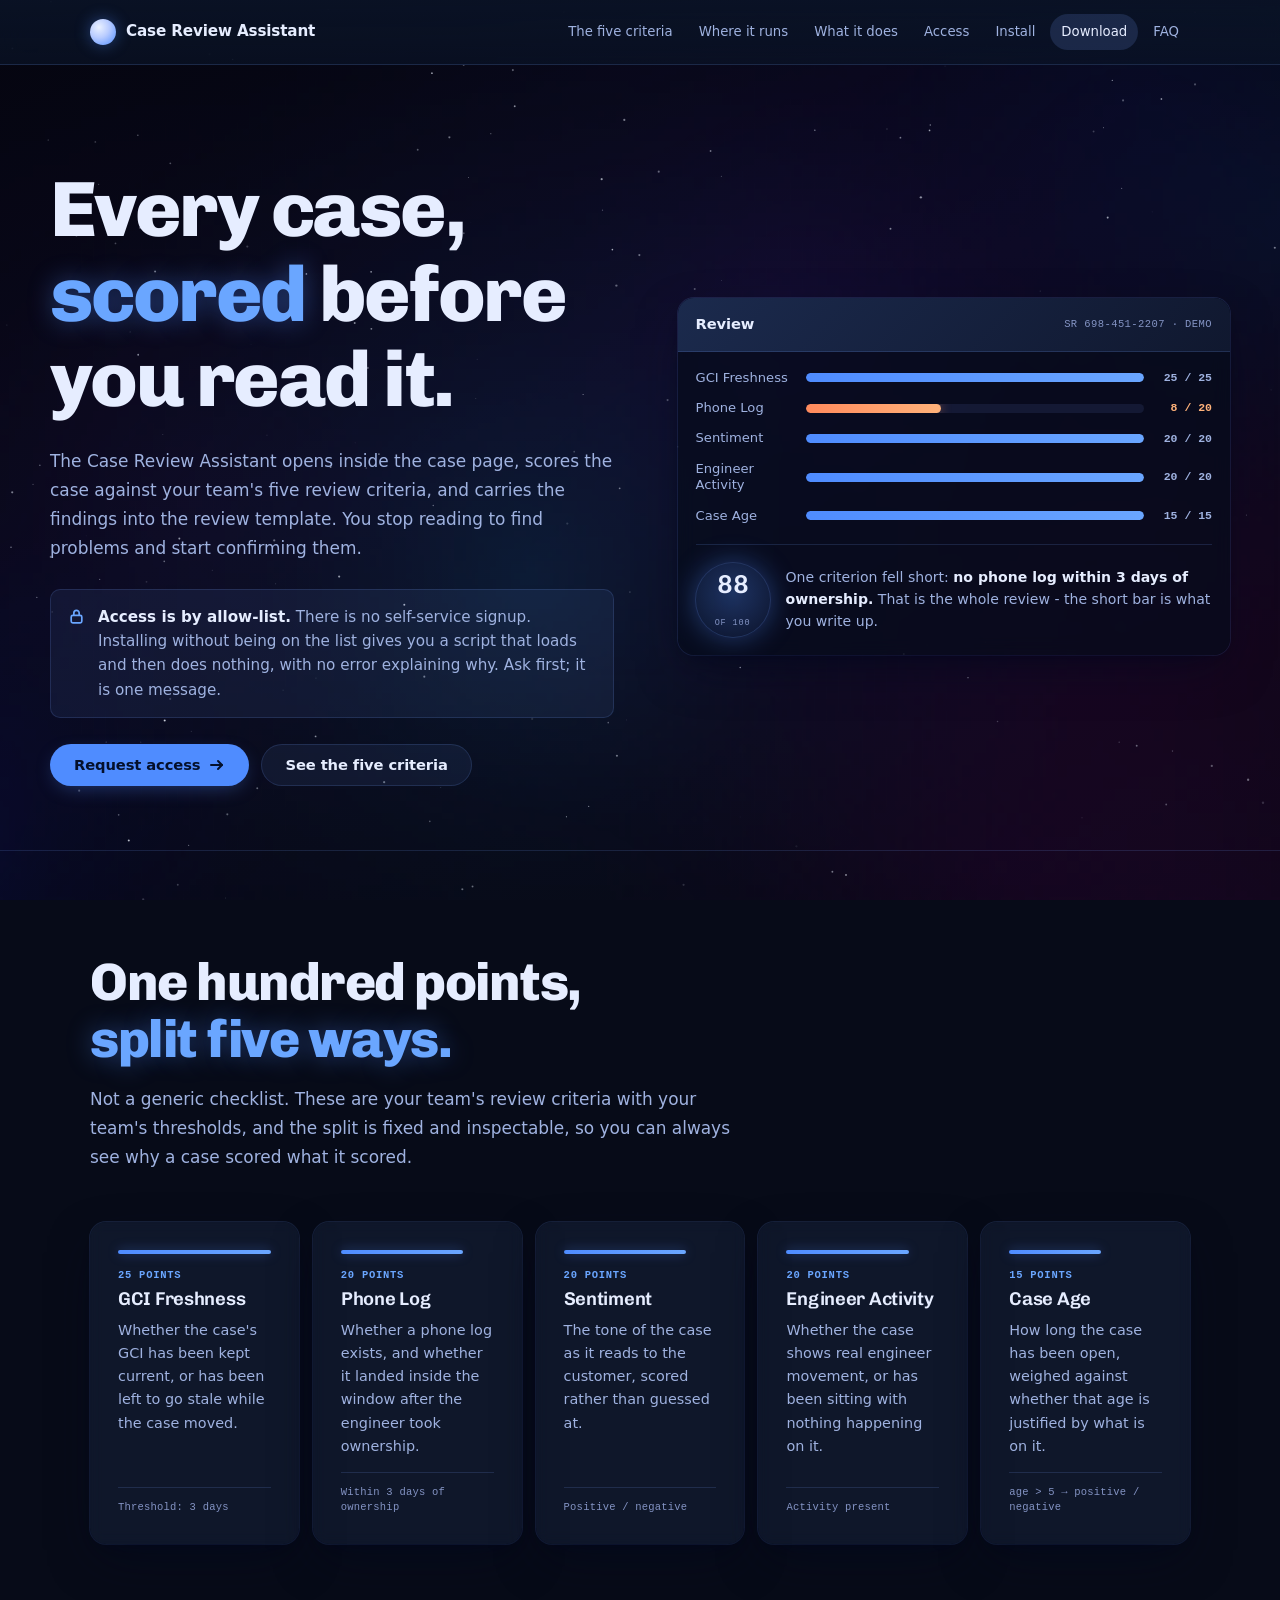
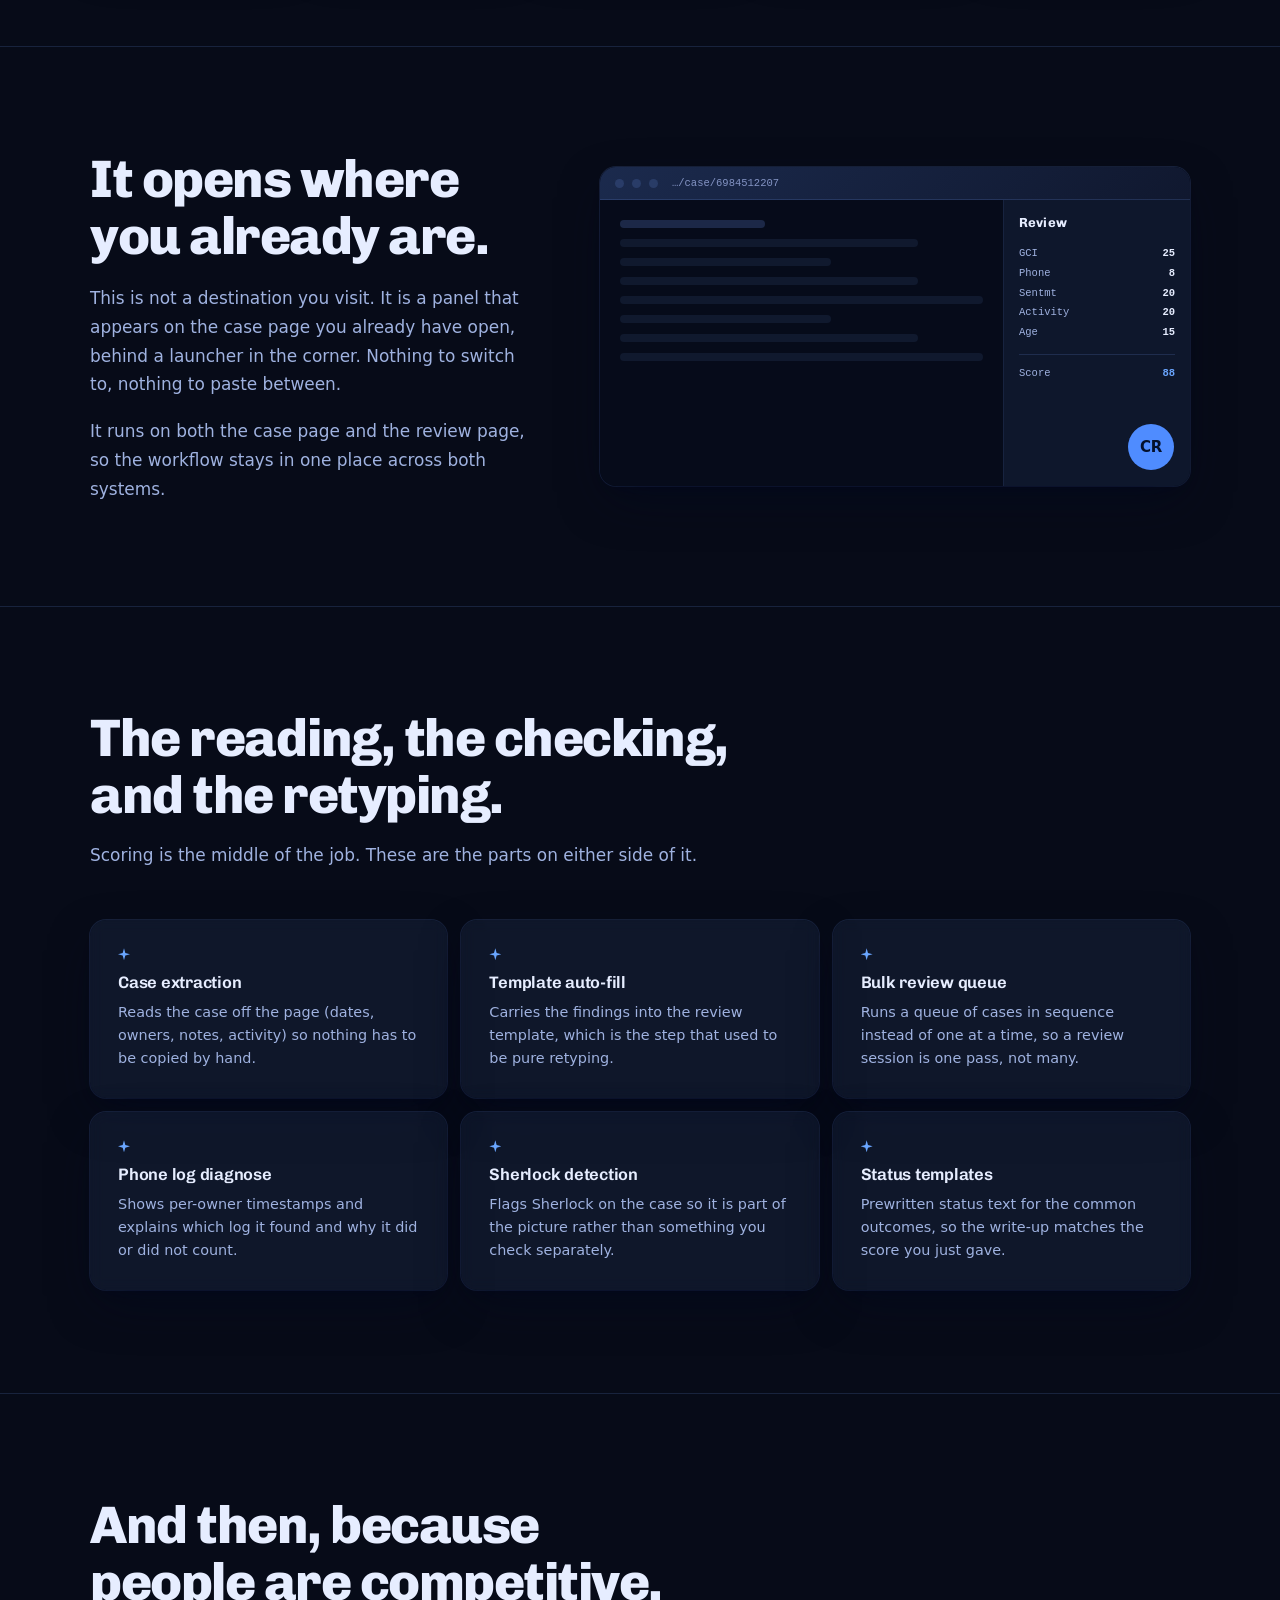
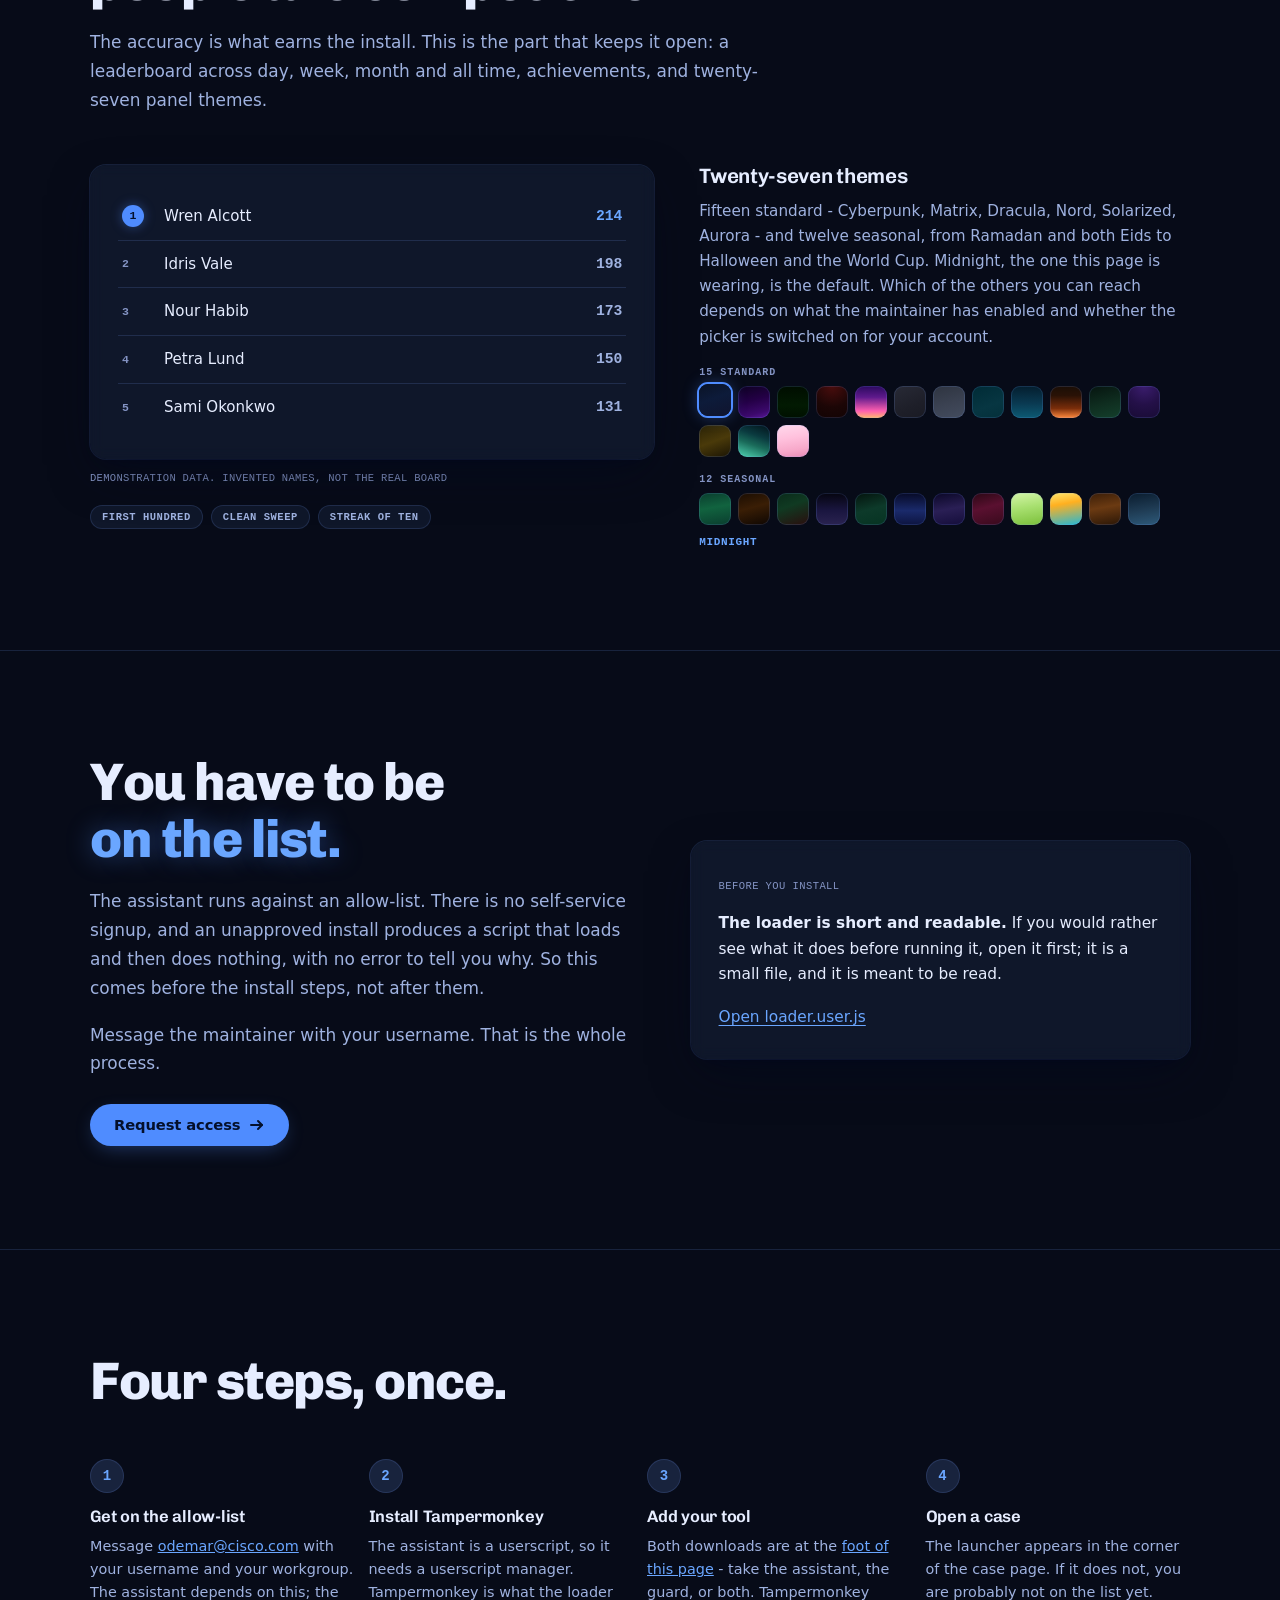
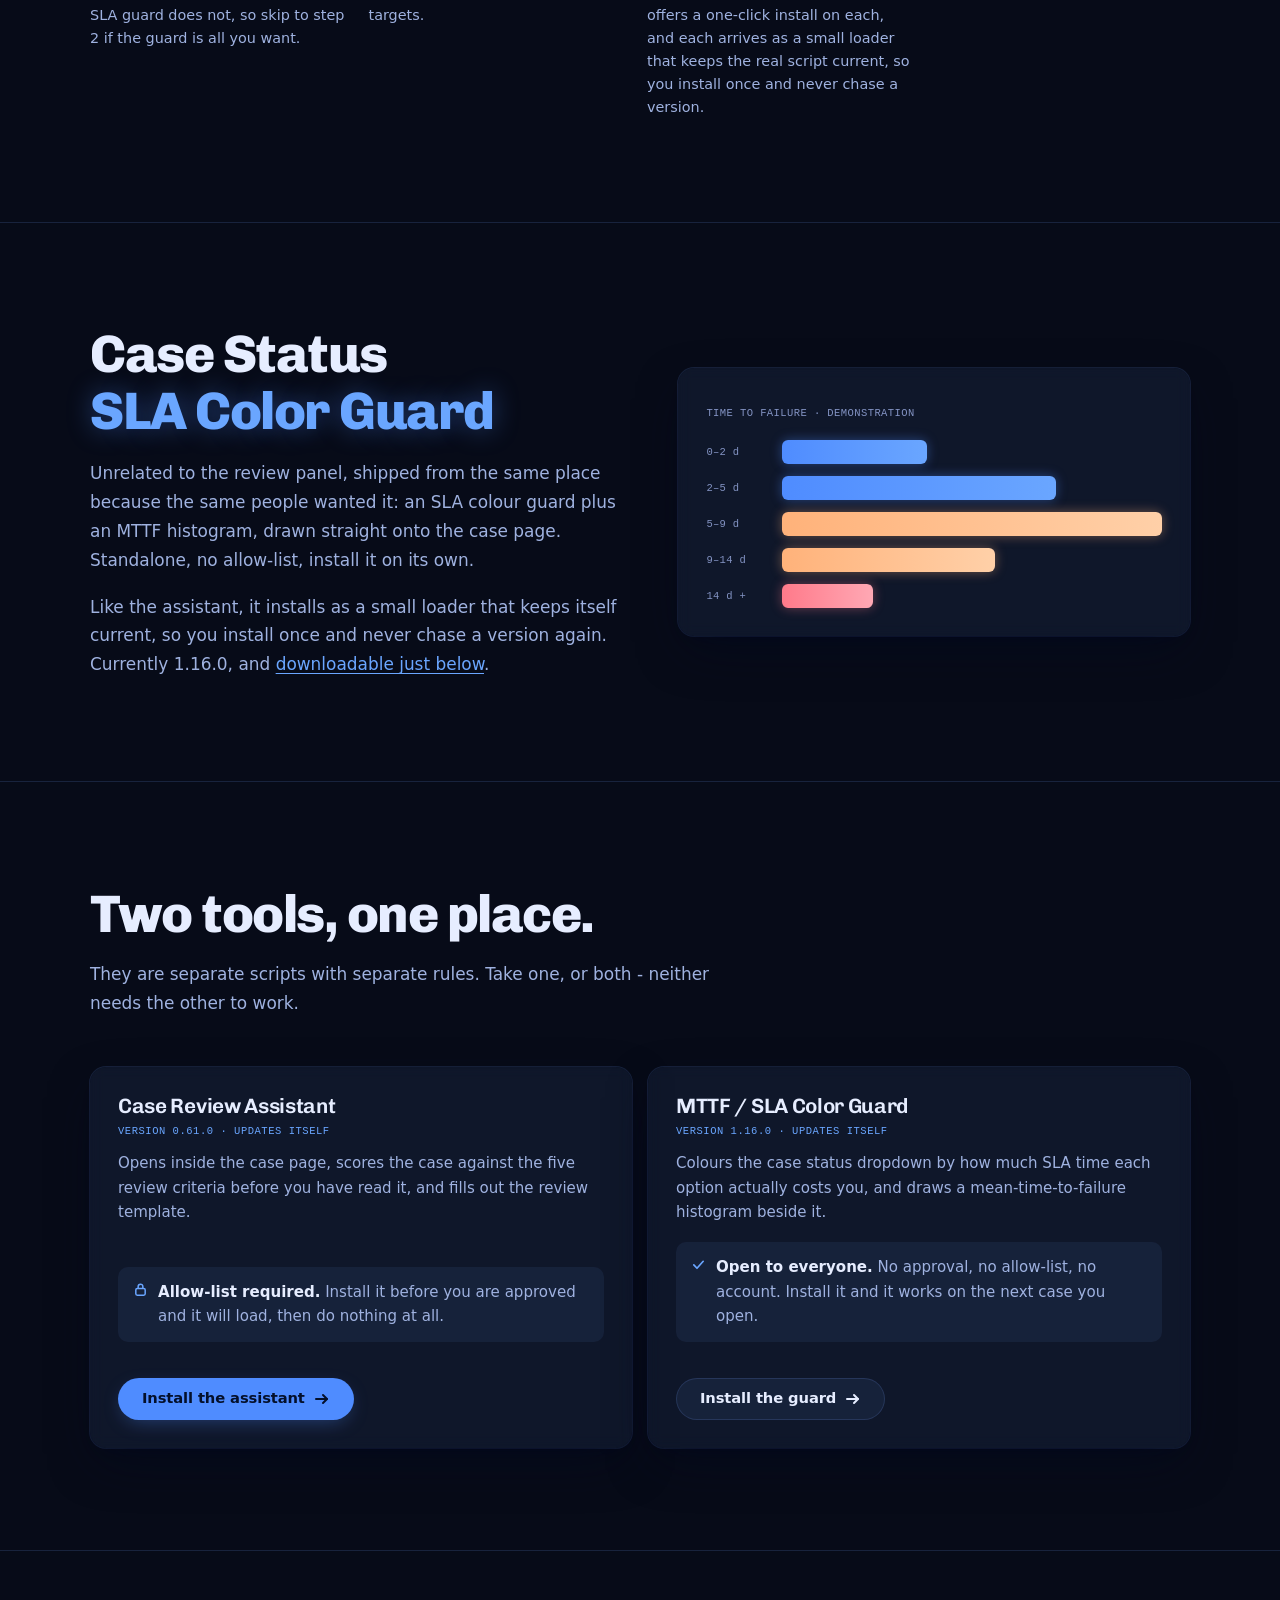
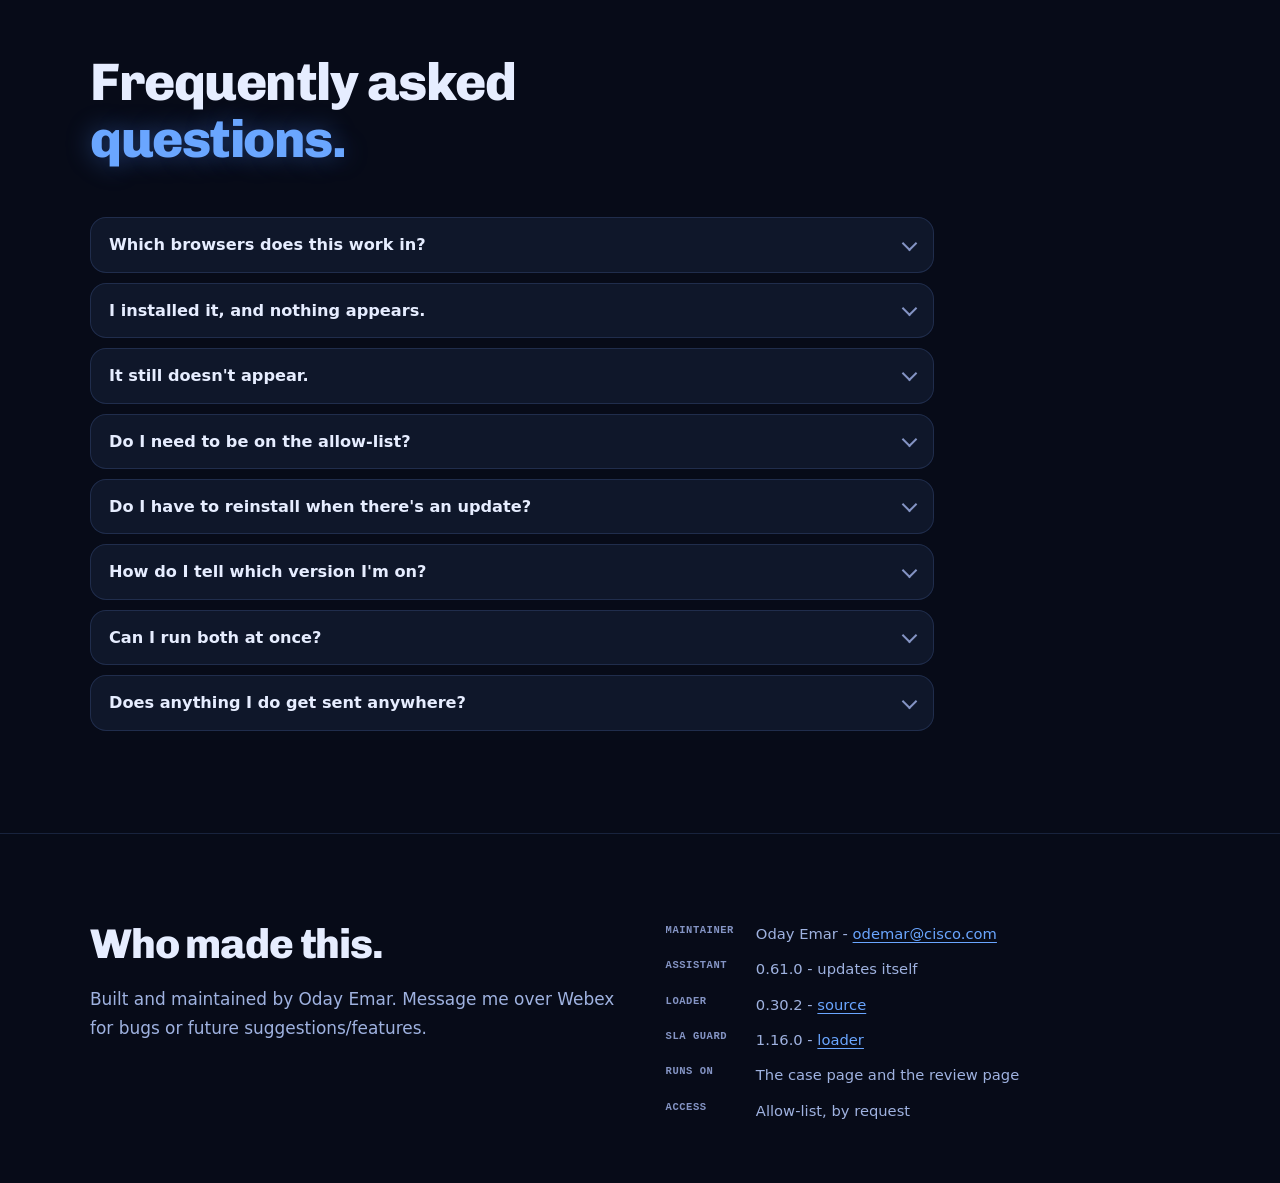
==== commit 59eee5f0: "feat(site): self-host Chivo instead of Google Fonts Removes the last external origin from the landin" ====
--- a/index.html
+++ b/index.html
@@ -6,9 +6,6 @@
 <title>Case Review Assistant - every case, scored before you read it</title>
 <meta name="description" content="A panel that opens inside the case page, scores the case against your team's five review criteria, and fills the review template. Access is by allow-list.">
 <meta name="color-scheme" content="dark">
-<link rel="preconnect" href="https://fonts.googleapis.com">
-<link rel="preconnect" href="https://fonts.gstatic.com" crossorigin>
-<link href="https://fonts.googleapis.com/css2?family=Chivo:wght@600;700;800&display=swap" rel="stylesheet">
 <!-- Everything that starts hidden and is revealed by script is gated on
      this class, so the hiding only ever happens where the revealing can.
      Inline and first in the head: a deferred file could fail to load and
--- a/index.css
+++ b/index.css
@@ -1,3 +1,28 @@
+/* Self-hosted so the page's CSP names no external origin, and so no
+   visitor's browser announces the visit to a third party.
+
+   ONE file, not three. Chivo v21 is a variable font (fvar/HVAR/STAT),
+   so the single latin woff2 covers the whole 600-800 range that
+   --display asks for -- Google's own stylesheet points all three weight
+   blocks at this same URL.
+
+   Latin subset only, and that is not a reduction: the rendered page
+   holds four non-ASCII characters, and the three that Chivo can draw
+   are all in this subset. The fourth is the arrow U+2192, which sits in
+   NO Chivo subset and already falls back to a system font on the live
+   site. So this is byte-for-byte what a browser fetches today.
+
+   swap preserves the display:swap behaviour the Google link carried:
+   text paints in the fallback first rather than staying invisible. */
+@font-face{
+  font-family:'Chivo';
+  font-style:normal;
+  font-weight:600 800;
+  font-display:swap;
+  src:url('/fonts/chivo-latin.woff2') format('woff2');
+  unicode-range:U+0000-00FF,U+0131,U+0152-0153,U+02BB-02BC,U+02C6,U+02DA,U+02DC,U+0304,U+0308,U+0329,U+2000-206F,U+20AC,U+2122,U+2191,U+2193,U+2212,U+2215,U+FEFF,U+FFFD;
+}
+
 /* ==========================================================
    MIDNIGHT - the panel's own theme, at page scale.
 
